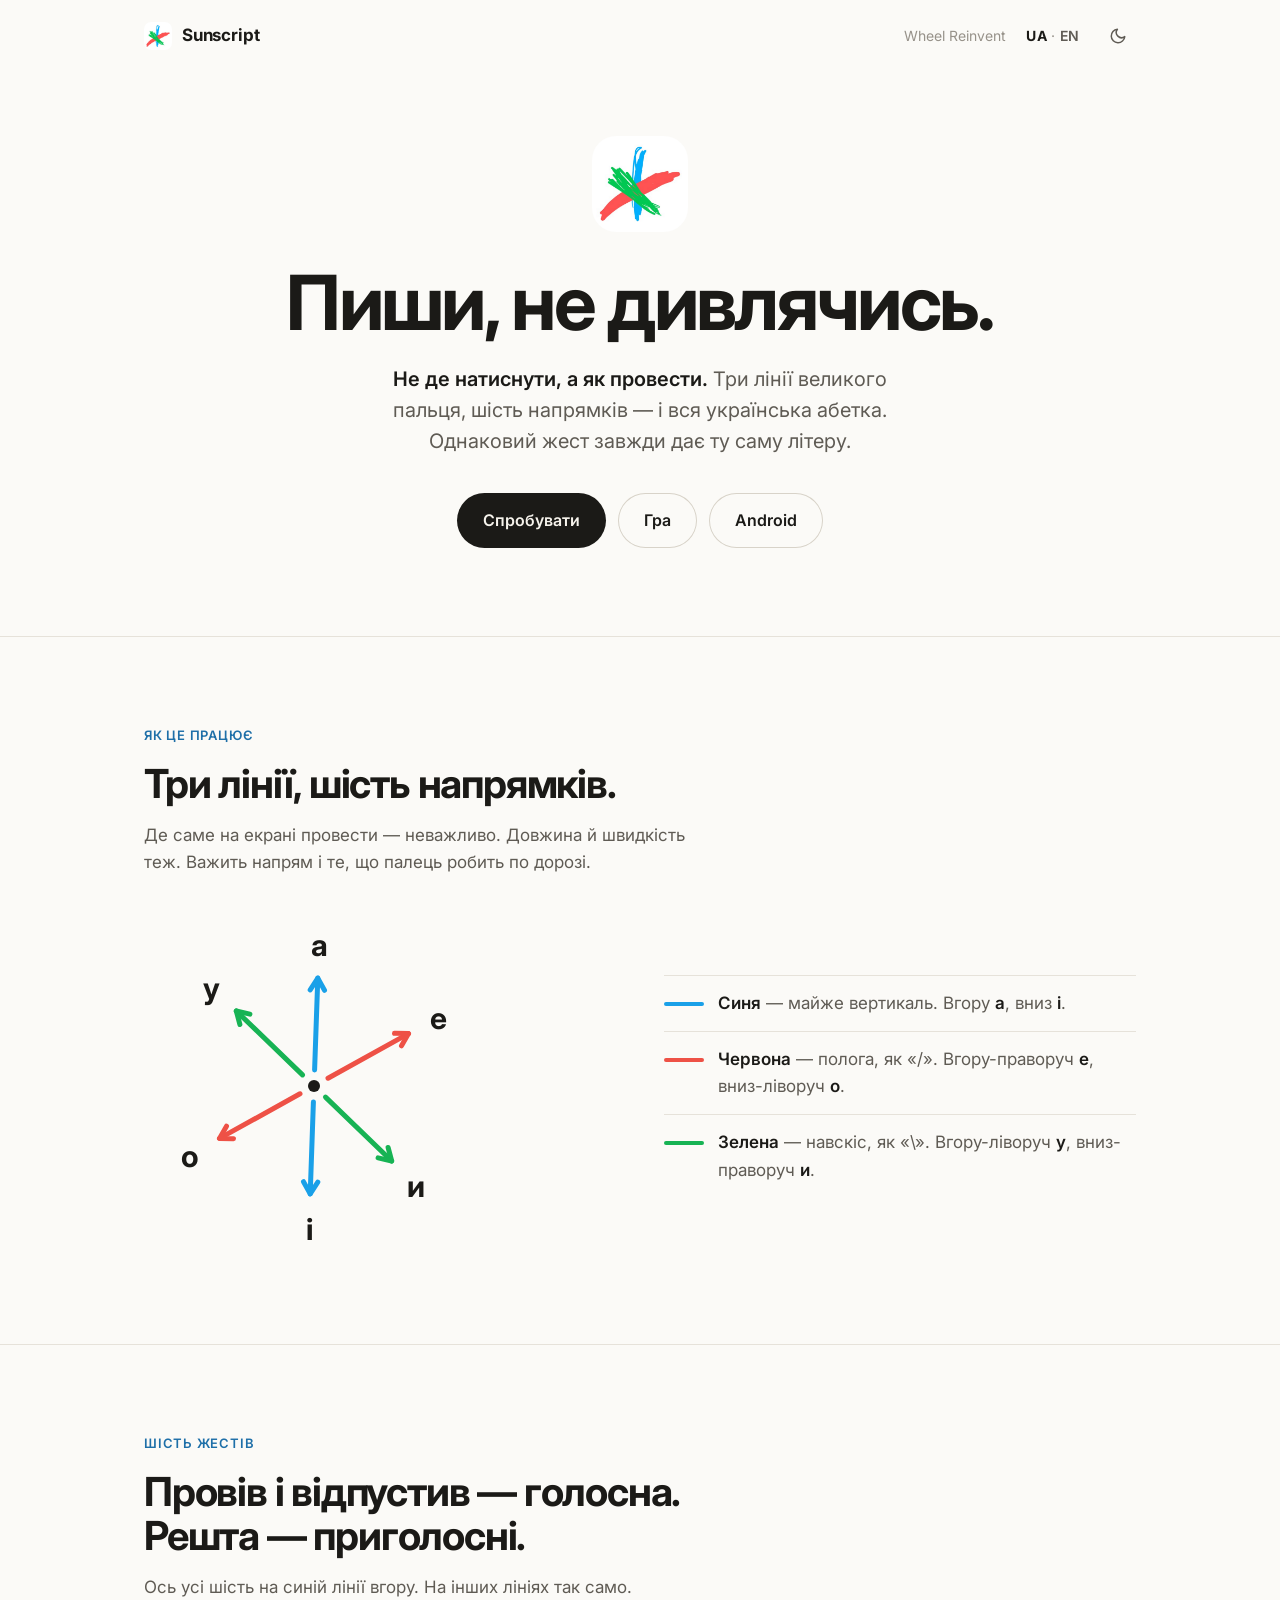
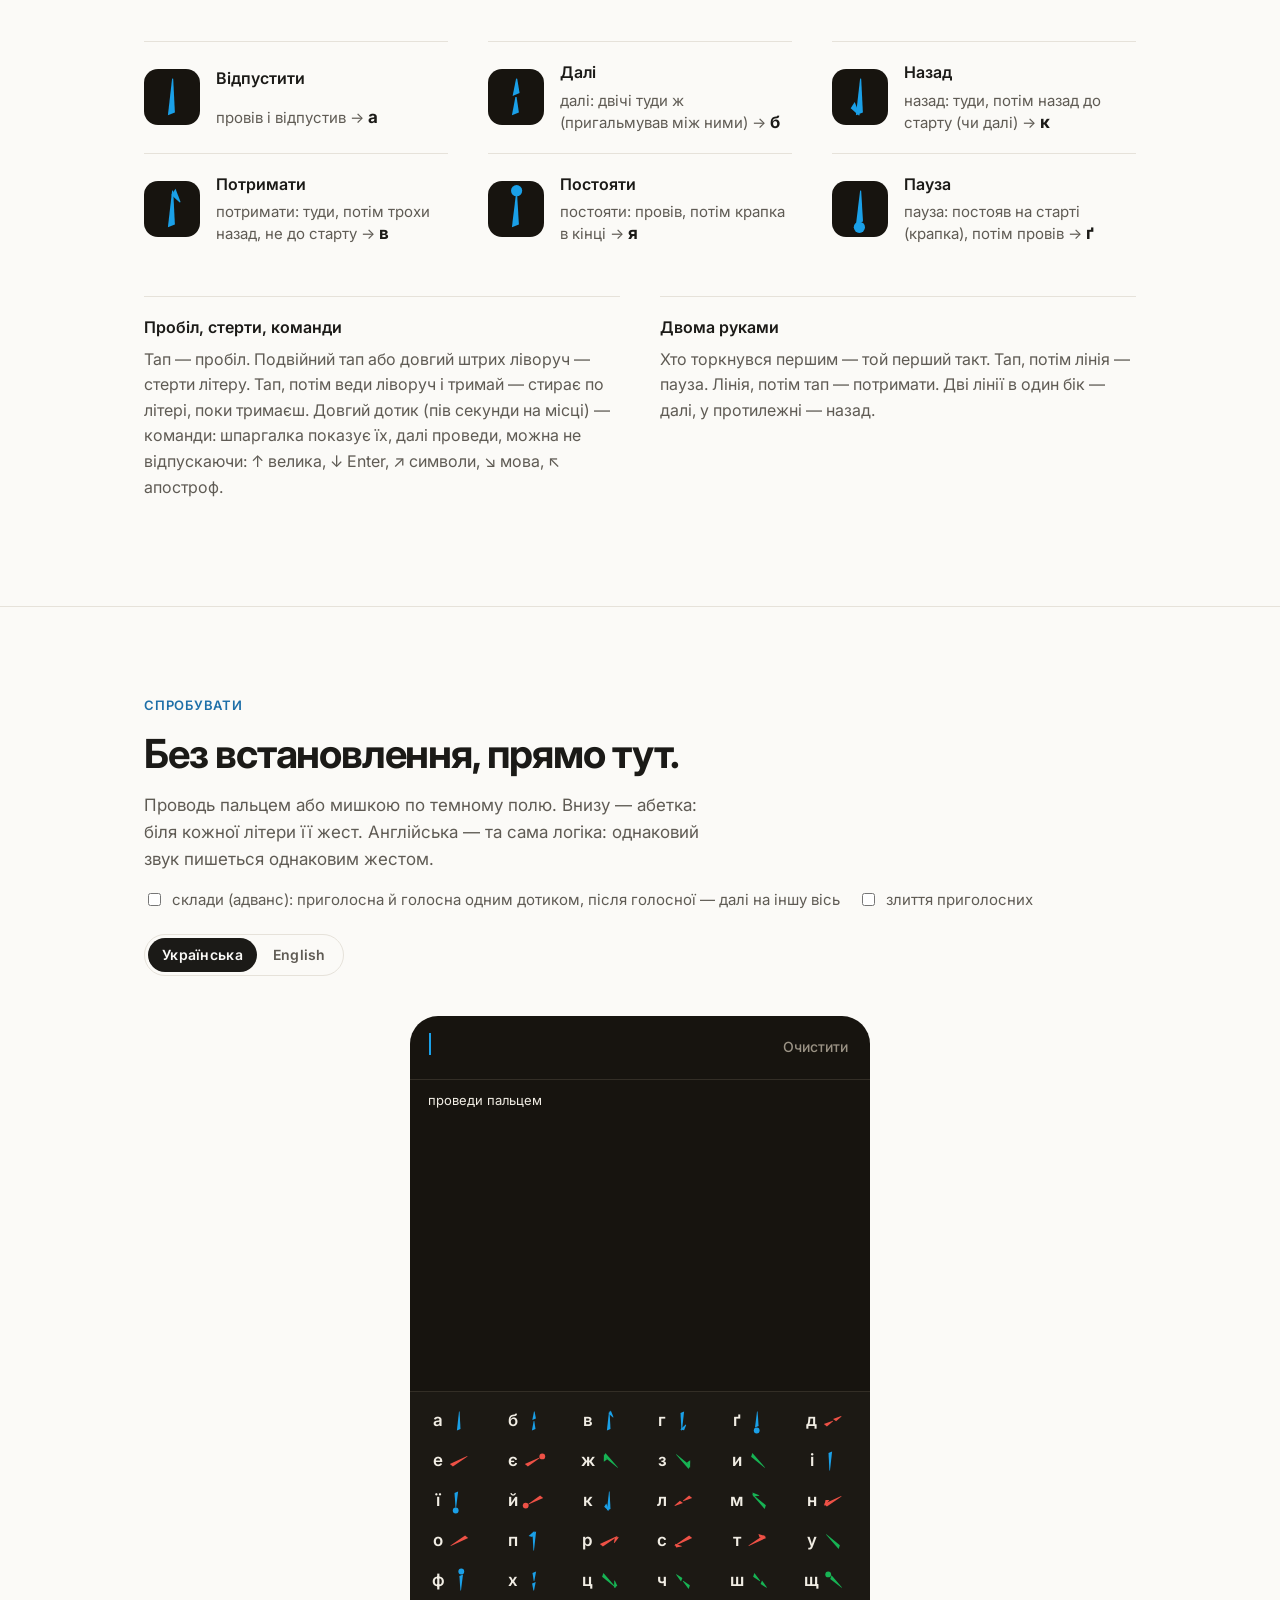
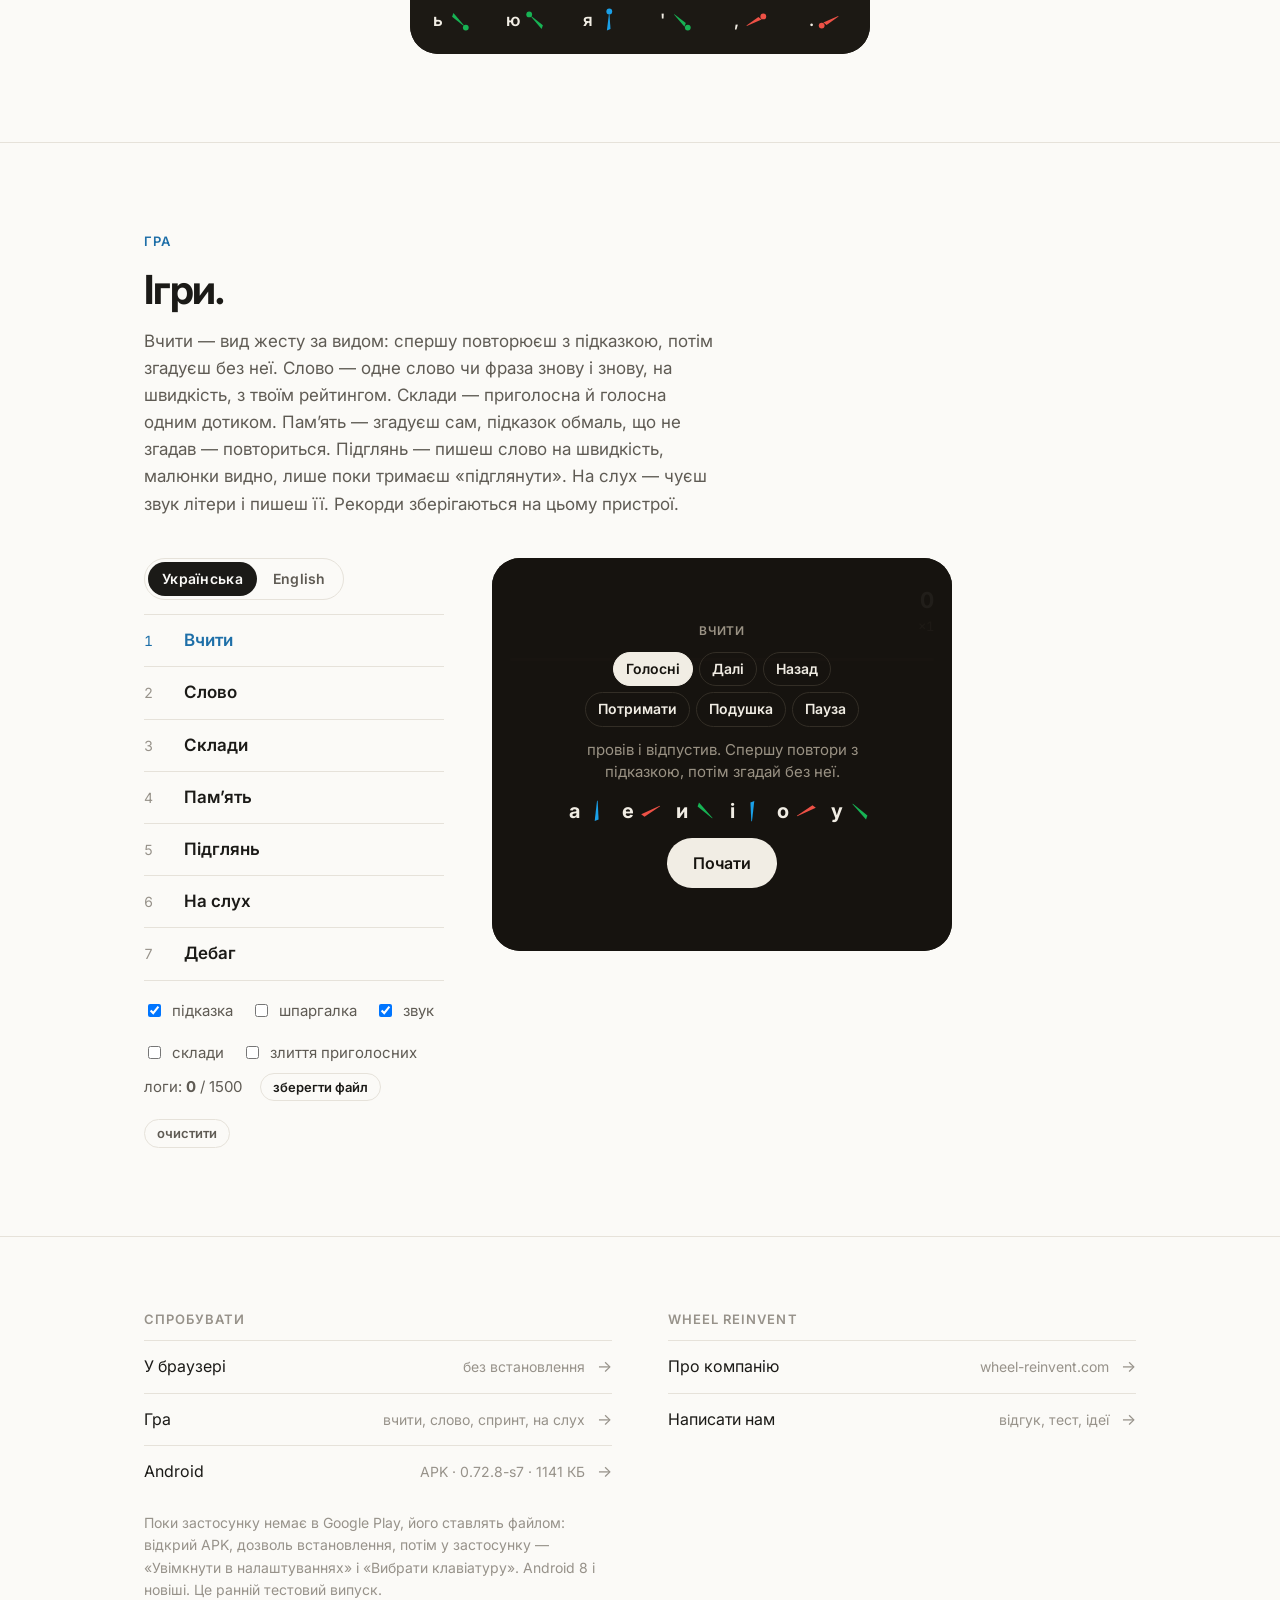
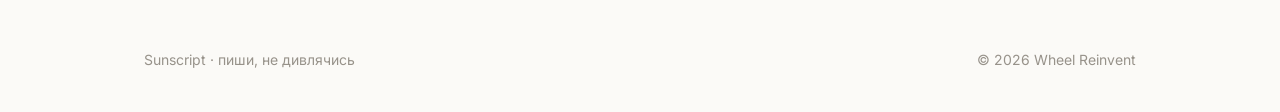
==== sunscript/index.html @ d39c7604 "Sunscript 0.72.8: слово двома руками, поточна літера під пальцем; APK 0.72.8 Co-Authored-By: Claude " ====
<!doctype html>
<html lang="uk">
<head>
<meta charset="utf-8">
<meta name="viewport" content="width=device-width, initial-scale=1, viewport-fit=cover">
<title>Sunscript</title>
<meta name="description" content="Sunscript — клавіатура для письма наосліп: літери пишуться простими жестами по трьох осях великого пальця. Спробуй у браузері, потренуйся в грі, встанови на Android.">
<link rel="canonical" href="https://wheel-reinvent.com/sunscript/">
<link rel="alternate" hreflang="uk" href="https://wheel-reinvent.com/sunscript/">
<link rel="alternate" hreflang="en" href="https://wheel-reinvent.com/sunscript/en/">
<meta property="og:title" content="Sunscript — пиши, не дивлячись">
<meta property="og:description" content="Не де натиснути, а як провести. Спробуй клавіатуру в браузері й потренуйся в грі.">
<meta property="og:url" content="https://wheel-reinvent.com/sunscript/">
<meta property="og:image" content="https://wheel-reinvent.com/sunscript/logo.jpg">
<meta name="theme-color" content="#FBFAF7">
<link rel="icon" href="/sunscript/logo.jpg" type="image/jpeg">
<script>try{if(localStorage.getItem('theme')==='dark')document.documentElement.dataset.theme='dark'}catch(e){}</script>
<style>:root{padding-top:env(safe-area-inset-top,0px);padding-bottom:env(safe-area-inset-bottom,0px)} body{margin:0} img{max-width:100%} [hidden]{display:none!important}</style>
<link rel="preconnect" href="https://fonts.googleapis.com">
<link rel="stylesheet" href="https://fonts.googleapis.com/css2?family=Inter:wght@400;600;700&display=swap">
<style>
/* Sunscript — сторінка в родині Wheel Reinvent і DzenQ: папір і чорнило, Inter, один акцент.
   Кольори трьох осей (з малюнка автора) — лише там, де вони щось означають: у жестах. */
:root{
  --bg:#FBFAF7; --ink:#1B1A17; --ink-2:#5F5B54; --ink-3:#97928A; --line:#E6E2DA; --ghost:#D8D3C9;
  --accent:#1E6FA8; --btn:#1B1A17; --btn-ink:#F6F3EC;
  --pad:#17140F; --padInk:#F1EDE4; --padMuted:#9A9284; --padLine:#332E26; --panel:#1C1914;
  --axB:#1AA0E8; --axR:#EE5146; --axG:#17B354; --good:#17B354; --bad:#EE5146; --gold:#E3A548;
  --sans:Inter, system-ui, -apple-system, "Segoe UI", Roboto, sans-serif;
  color-scheme:light;
}
:root[data-theme="dark"]{ --bg:#121315; --ink:#ECE8DF; --ink-2:#A9A69E; --ink-3:#7E7C76; --line:#2B2C2F; --ghost:#3A3B3F; --accent:#7FB8E0; --btn:#ECE8DF; --btn-ink:#121315; color-scheme:dark }
*,*::before,*::after{box-sizing:border-box}
html{scroll-behavior:smooth;-webkit-text-size-adjust:100%}
body{background:var(--bg);color:var(--ink);font-family:var(--sans);font-size:17px;line-height:1.6;overflow-x:hidden;transition:background .3s,color .3s}
p,h1,h2,h3{margin:0}
a{color:inherit}
.wrap{max-width:1040px;margin:0 auto;padding-left:max(24px, env(safe-area-inset-left, 0px));padding-right:max(24px, env(safe-area-inset-right, 0px))}
@media (max-width:600px){ .wrap{padding-left:max(20px, env(safe-area-inset-left, 0px));padding-right:max(20px, env(safe-area-inset-right, 0px))} }

/* Шапка */
.nav .wrap{display:flex;align-items:center;gap:16px;height:72px}
.brand{display:flex;align-items:center;gap:10px;text-decoration:none;font-weight:700;letter-spacing:-.01em;font-size:17px;margin-right:auto}
.brand img{width:28px;height:28px;border-radius:7px}
.by{font-size:14px;color:var(--ink-3);text-decoration:none}
.by:hover{color:var(--ink)}
.lng{font-size:14px;font-weight:600;color:var(--ink-2);text-decoration:none;letter-spacing:.04em;padding:6px 4px}
.lng span{color:var(--ink-3);font-weight:400;margin:0 4px}.lng b{color:var(--ink)}
@media (hover:hover){ .lng:hover{color:var(--accent)} }
.theme{width:36px;height:36px;border-radius:50%;border:0;background:transparent;color:var(--ink-2);display:inline-flex;align-items:center;justify-content:center;cursor:pointer}
.theme svg{width:18px;height:18px}
.theme .sun{display:none}
:root[data-theme="dark"] .theme .sun{display:block}
:root[data-theme="dark"] .theme .moon{display:none}
@media (hover:hover){ .theme:hover{color:var(--ink);background:var(--line)} }

/* Перший екран */
.hero{padding:64px 0 88px;text-align:center}
.hero .mark{width:96px;height:96px;border-radius:24px;margin:0 auto 32px;display:block}
:root[data-theme="dark"] .hero .mark{box-shadow:0 0 0 1px var(--line)}
.hero h1{font-size:clamp(40px,6.4vw,76px);line-height:1.02;letter-spacing:-.035em;font-weight:700;text-wrap:balance}
.hero p{margin:22px auto 0;color:var(--ink-2);font-size:clamp(17px,1.7vw,20px);max-width:28em;line-height:1.55}
.hero p b{color:var(--ink);font-weight:600}
.btns{display:flex;gap:12px;flex-wrap:wrap;justify-content:center;margin-top:36px}
.btn{display:inline-flex;align-items:center;padding:15px 26px;border-radius:999px;background:var(--btn);color:var(--btn-ink);font-weight:600;text-decoration:none;font-size:16px;border:0;cursor:pointer;font-family:inherit;transition:transform .15s}
.btn:hover{transform:translateY(-1px)}
.btn.ghost{background:none;color:var(--ink);box-shadow:inset 0 0 0 1px var(--ghost)}
.btn:focus-visible,.lvl:focus-visible,.theme:focus-visible{outline:2px solid var(--accent);outline-offset:3px}

/* Розділи */
section.part{padding:88px 0;border-top:1px solid var(--line)}
.label{font-size:13px;font-weight:600;letter-spacing:.06em;text-transform:uppercase;color:var(--accent);margin-bottom:16px}
.part h2{font-size:clamp(28px,3.4vw,40px);line-height:1.1;letter-spacing:-.03em;font-weight:700;max-width:18em;text-wrap:balance}
.part .lead{margin-top:16px;color:var(--ink-2);max-width:34em}

.axes{display:grid;grid-template-columns:minmax(0,1fr) minmax(0,1fr);gap:48px;align-items:center;margin-top:40px}
.axes svg{width:100%;max-width:340px;justify-self:center;display:block}
.axes dl{margin:0;display:grid;gap:0}
.axes dl>div{display:grid;grid-template-columns:40px 1fr;gap:14px;padding:14px 0;border-top:1px solid var(--line)}
.axes dt{margin:0}.axes dd{margin:0;color:var(--ink-2)}.axes dd b{color:var(--ink);font-weight:600}
.sw{display:block;width:40px;height:4px;border-radius:2px;margin-top:12px}
@media (max-width:760px){ .axes{grid-template-columns:1fr;gap:24px} }

.kinds{display:grid;grid-template-columns:repeat(3,minmax(0,1fr));gap:0 40px;margin-top:40px}
.kind{display:grid;grid-template-columns:56px 1fr;gap:4px 16px;align-items:center;padding:18px 0;border-top:1px solid var(--line)}
.kind .g{grid-row:span 2;width:56px;height:56px;border-radius:14px;background:var(--pad);display:grid;place-items:center}
.kind h3{font-size:16px;font-weight:600}
.kind .ex{color:var(--ink-2);font-size:15px;line-height:1.4}
.kind .ex b{color:var(--ink);font-weight:700;font-size:17px}
@media (max-width:860px){ .kinds{grid-template-columns:repeat(2,minmax(0,1fr))} }
@media (max-width:540px){ .kinds{grid-template-columns:1fr} }
.pair{display:grid;grid-template-columns:1fr 1fr;gap:0 40px;margin-top:32px}
.pair>div{padding:18px 0;border-top:1px solid var(--line);min-width:0}
.pair h3{font-size:16px;font-weight:600;margin-bottom:6px}
.pair p{color:var(--ink-2);font-size:16px}
@media (max-width:700px){ .pair{grid-template-columns:1fr} }

/* Пристрій: темна площадка, як сама клавіатура */
.device{background:var(--pad);color:var(--padInk);border-radius:28px;overflow:hidden;margin:40px auto 0;max-width:460px}
.screen{padding:16px 18px;min-height:64px;border-bottom:1px solid var(--padLine);display:flex;gap:10px;align-items:flex-start}
.screen .txt{flex:1;min-width:0;font-size:20px;line-height:1.35;font-weight:500;word-break:break-word;white-space:pre-wrap}
.screen .txt::after{content:'';display:inline-block;width:2px;height:1.1em;background:var(--axB);vertical-align:-3px;margin-left:1px;animation:blink 1s steps(1) infinite}
@keyframes blink{50%{opacity:0}}
.screen .sbtn{flex:none;border:0;background:transparent;color:var(--padMuted);font:500 14px var(--sans);padding:6px 4px;cursor:pointer}
.screen .sbtn:hover{color:var(--padInk)}
.status{display:flex;justify-content:space-between;gap:8px;padding:10px 18px 0;font-size:13px;color:var(--padMuted);min-height:30px}
.status .res{color:var(--padInk)}
.status .svc{color:var(--gold)}
.padzone{position:relative;touch-action:none;user-select:none;-webkit-user-select:none}
.padzone canvas{display:block;width:100%;height:100%}
.sandbox .padzone{height:280px}
.cheat{display:grid;grid-template-columns:repeat(6,minmax(0,1fr));gap:2px 0;padding:10px 6px 14px;background:var(--panel);border-top:1px solid var(--padLine)}
.cheat .c{cursor:pointer;border-radius:10px;-webkit-tap-highlight-color:transparent}
.cheat .c:active{background:rgba(255,255,255,.1)}
.cheat .c{display:flex;align-items:center;justify-content:center;gap:2px;height:38px;font-weight:600;font-size:17px;color:var(--padInk)}
.cheat.cmds{grid-template-columns:1fr 1fr}
.cheat.chains{display:flex;flex-wrap:wrap;justify-content:center;gap:6px 14px}
.cheat .c.chainc{height:auto;padding:4px 8px;gap:8px}
.cheat .c.wsc{flex-direction:column;height:auto;gap:4px;padding:6px 4px;min-width:58px;border:1px solid var(--padLine);border-radius:12px}
.cheat .c.wsc .q{display:grid;place-items:center;width:52px;height:52px;font:800 28px var(--sans);color:var(--padMuted)}
.cheat .cmdh{grid-column:1/-1;text-align:center;color:var(--gold);font-weight:600;font-size:14px;padding:4px 0 6px}
.cheat .c.cmd{justify-content:flex-start;gap:10px;padding-left:18px;font-size:16px}
.cheat .c.hit{background:rgba(255,255,255,.07);border-radius:10px}

/* Гра */
.game-grid{display:grid;grid-template-columns:minmax(0,300px) minmax(0,1fr);gap:48px;align-items:start;margin-top:40px}
.game-grid .device{margin:0}
@media (max-width:860px){ .game-grid{grid-template-columns:1fr;gap:28px} .game-grid .device{margin:0 auto;width:100%} }
.levels{display:grid;margin:0}
.lvl{appearance:none;border:0;border-top:1px solid var(--line);background:none;color:var(--ink);font:inherit;text-align:left;display:grid;grid-template-columns:28px 1fr auto;gap:2px 12px;align-items:baseline;padding:12px 0;cursor:pointer}
.lvl:last-child{border-bottom:1px solid var(--line)}
.lvl .n{color:var(--ink-3);font-size:14px;font-variant-numeric:tabular-nums}
.lvl b{font-weight:600}
.lvl .stars{color:var(--gold);letter-spacing:2px;font-size:14px;min-width:3.6em;text-align:right}
.lvl .rec{grid-column:2 / 4;color:var(--ink-3);font-size:13px;font-variant-numeric:tabular-nums}
.lvl[aria-pressed="true"] b{color:var(--accent)}
.lvl[aria-pressed="true"] .n{color:var(--accent)}
.lvl:disabled{cursor:not-allowed;color:var(--ink-3)}
@media (hover:hover){ .lvl:not(:disabled):hover b{color:var(--accent)} }
.game .stage{display:grid;grid-template-columns:auto 1fr auto;align-items:center;gap:14px;padding:18px 18px 6px}
.game .word{font-weight:700;font-size:clamp(34px,7vw,48px);line-height:1;letter-spacing:.01em;text-align:center;min-width:0;word-break:break-word}
.game .word span{color:var(--padMuted)}
.game .word span.done{color:var(--good)}
.game .word span.cur{color:var(--padInk);text-decoration:underline;text-decoration-thickness:3px;text-underline-offset:8px}
.game .word.long{font-size:clamp(22px,4.6vw,30px);line-height:1.35}
.game .word span.cut{color:var(--padMuted);opacity:.55;font-weight:300;margin:0 .06em}
.game .word span.sp{opacity:.45;font-weight:400}
.game .word .wsrow{display:flex;flex-wrap:wrap;justify-content:center;gap:6px}
.game .word .wst{display:flex;flex-direction:column;align-items:center;gap:2px;padding:4px 2px;min-width:44px;border:1px solid var(--padLine);border-radius:10px;font-size:20px;line-height:1.1}
.game .word .wst b{color:var(--padInk);font-weight:700}
.game .word .wst.hit{background:rgba(255,255,255,.07)} .game .word .wst.hit b{color:var(--good)}
.game .word .wst.cur{border-color:var(--padInk)}
.game .word .wst .q{display:grid;place-items:center;width:40px;height:40px;font:800 24px var(--sans);color:var(--padMuted)}
.game .word .wst .pk{position:relative;width:40px;height:40px}
.game .word .wst .pk>*{position:absolute;inset:0}
.game .word .wst .pk .pic{opacity:0;transition:opacity 1s ease-in}
.game .word .wst .pk .q{opacity:1;transition:opacity 1s ease-in}
.game .word .wsrow.peek .wst .pk .pic,.game .word .wst.hit .pk .pic{opacity:1;transition:none}
.game .word .wsrow.peek .wst .pk .q,.game .word .wst.hit .pk .q{opacity:0;transition:none}
.game .hint.peekbtn{cursor:pointer;touch-action:none;user-select:none;-webkit-user-select:none;border:1px solid var(--padLine)}
.game .hint.peekbtn.on{background:#2a251d}
.game .hint.wide{width:auto;min-width:68px;padding:0 6px}
.game .hint{width:68px;height:68px;border-radius:16px;background:#0F0D0A;display:grid;place-items:center;transition:opacity .2s}
.game .score{font-size:13px;line-height:1.5;color:var(--padMuted);text-align:right;font-variant-numeric:tabular-nums}
.game .score b{font-size:22px;color:var(--padInk)}
.game .bar{height:3px;background:var(--padLine);margin:8px 18px 0;border-radius:2px;overflow:hidden}
.game .bar i{display:block;height:100%;width:0;background:var(--axB);transition:width .25s}
.game .padzone{height:260px}
.game .fb{position:absolute;left:0;right:0;top:12px;text-align:center;font-weight:700;font-size:18px;pointer-events:none;opacity:0;transition:opacity .25s}
.game .fb.show{opacity:1}
.shake{animation:shake .32s}
@keyframes shake{20%{transform:translateX(-8px)}40%{transform:translateX(7px)}60%{transform:translateX(-5px)}80%{transform:translateX(3px)}}
.over{position:absolute;inset:0;background:rgba(23,20,15,.95);display:grid;place-items:center;text-align:center;padding:24px;overflow-y:auto;place-items:safe center}
.over[hidden]{display:none}
.over .card{display:grid;gap:12px;justify-items:center;max-width:320px}
.over .card input{font:inherit;font-size:17px;width:100%;box-sizing:border-box;padding:12px 16px;border-radius:12px;border:1px solid var(--padLine);background:transparent;color:var(--padInk);text-align:center}
.chips{gap:6px!important;flex-wrap:wrap;justify-content:center}
.nextw.chip{color:var(--padInk);border-color:var(--padLine);font-size:14px;padding:5px 12px}
.nextw.chip.on{background:var(--padInk);color:var(--pad);border-color:var(--padInk)}
.nextw{font:inherit;font-size:13px;font-weight:600;color:var(--padInk);background:none;border:1px solid var(--padLine);border-radius:999px;padding:3px 12px;cursor:pointer}
.reps{display:flex;gap:6px;flex-wrap:wrap;justify-content:center;padding:6px 18px 0;font-size:13px;color:var(--padMuted);min-height:22px}
.reps .wsbig{width:100%;text-align:center;font:800 48px/1.1 var(--sans);color:var(--padInk);font-variant-numeric:tabular-nums}
.reps .wsbig.ok{color:var(--good)} .reps .wsbig.bad{color:var(--bad)} .reps .wsbig.rec{color:var(--gold)}
.reps .wstop{width:100%;display:flex;justify-content:center;gap:14px;flex-wrap:wrap;font-size:15px;font-variant-numeric:tabular-nums}
.reps .wstop b{color:var(--gold)}
.reps .wsbl{width:100%;text-align:center;font-size:15px;color:var(--padMuted)}
.reps .wsbase{width:100%;display:flex;flex-direction:column;gap:8px;align-items:center;font-size:15px;color:var(--padInk);text-align:center}
.reps .wsbase input{width:100%;max-width:320px;font:600 22px var(--sans);padding:10px 14px;border-radius:12px;border:1px solid var(--padLine);background:#0F0D0A;color:var(--padInk);text-align:center}
.reps .wsrecl{width:100%;text-align:center;font:800 20px var(--sans);color:var(--gold);letter-spacing:.04em}
.reps b{color:var(--good);font-weight:600}
.over .eyebrow{font-size:12px;font-weight:600;letter-spacing:.08em;text-transform:uppercase;color:var(--padMuted)}
.over h3{font-size:24px;letter-spacing:-.02em}
.over .big{font-size:36px;color:var(--gold);letter-spacing:6px}
.over p{color:var(--padMuted);font-size:15px;line-height:1.5}
.over .row{display:flex;gap:10px;flex-wrap:wrap;justify-content:center}
.over .btn{background:var(--padInk);color:var(--pad)}
.over .btn.ghost{background:none;color:var(--padInk);box-shadow:inset 0 0 0 1px #4A4438}
.gamebox{position:relative}
.opts{display:flex;gap:18px;flex-wrap:wrap;margin-top:18px;color:var(--ink-2);font-size:15px}
.opts label{display:flex;gap:8px;align-items:center;cursor:pointer}
.seg{display:inline-flex;gap:2px;padding:3px;border:1px solid var(--line);border-radius:999px;margin-top:22px}
.seg button{font:inherit;font-size:14px;font-weight:600;letter-spacing:.02em;border:0;background:transparent;color:var(--ink-2);padding:6px 14px;border-radius:999px;cursor:pointer}
.seg button[aria-pressed="true"]{background:var(--ink);color:var(--bg)}
.game-grid .seg{margin-top:0;margin-bottom:14px}
@media (prefers-reduced-motion:reduce){ html{scroll-behavior:auto} .shake{animation:none} .screen .txt::after{animation:none} .btn{transition:none} }

/* Унизу, тихо: посилання */
.more{border-top:1px solid var(--line);padding:72px 0 40px}
.more .cols{display:grid;grid-template-columns:1fr 1fr;gap:0 56px}
.more h3{font-size:13px;font-weight:600;letter-spacing:.08em;text-transform:uppercase;color:var(--ink-3);padding-bottom:10px}
.more ul{list-style:none;margin:0;padding:0}
.more li a{display:flex;align-items:baseline;gap:12px;padding:13px 0;border-top:1px solid var(--line);text-decoration:none;font-size:16px}
.more li a span{margin-left:auto;color:var(--ink-3);font-size:14px;text-align:right}
.more li a::after{content:"→";color:var(--ink-3)}
@media (hover:hover){ .more li a:hover,.more li a:hover::after{color:var(--accent)} }
.more .fine{margin-top:14px;color:var(--ink-3);font-size:14px;max-width:34em}
.foot{margin-top:48px;display:flex;justify-content:space-between;gap:16px;flex-wrap:wrap;font-size:14px;color:var(--ink-3)}
.foot a{text-decoration:none}.foot a:hover{color:var(--ink)}
@media (max-width:720px){ .more .cols{grid-template-columns:1fr;gap:36px} }
</style>

</head>
<body>
<header class="nav"><div class="wrap">
  <a class="brand" href="#top"><img src="/sunscript/logo.jpg" alt="">Sunscript</a>
  <a class="by" href="/uk/">Wheel Reinvent</a>
  <a class="lng" href="/sunscript/en/" hreflang="en" lang="en"><b>UA</b><span>·</span>EN</a>
  <button class="theme" type="button" aria-label="Темна тема" title="Темна тема"><svg class="moon" viewBox="0 0 24 24" fill="none" stroke="currentColor" stroke-width="2" stroke-linecap="round" stroke-linejoin="round" aria-hidden="true"><path d="M21 12.8A9 9 0 1 1 11.2 3a7 7 0 0 0 9.8 9.8z"/></svg><svg class="sun" viewBox="0 0 24 24" fill="none" stroke="currentColor" stroke-width="2" stroke-linecap="round" aria-hidden="true"><circle cx="12" cy="12" r="4"/><path d="M12 2v2M12 20v2M4.9 4.9l1.4 1.4M17.7 17.7l1.4 1.4M2 12h2M20 12h2M4.9 19.1l1.4-1.4M17.7 6.3l1.4-1.4"/></svg></button>
</div></header>

<main id="top">
  <section class="hero"><div class="wrap">
    <img class="mark" src="/sunscript/logo.jpg" alt="Три лінії, які великий палець малює найлегше">
    <h1>Пиши, не дивлячись.</h1>
    <p><b>Не де натиснути, а як провести.</b> Три лінії великого пальця, шість напрямків — і вся українська абетка. Однаковий жест завжди дає ту саму літеру.</p>
    <div class="btns"><a class="btn" href="#try">Спробувати</a><a class="btn ghost" href="#game">Гра</a><a class="btn ghost" href="/sunscript/sunscript.apk">Android</a></div>
  </div></section>

  <section class="part" id="how"><div class="wrap">
    <div class="label">Як це працює</div>
    <h2>Три лінії, шість напрямків.</h2>
    <p class="lead">Де саме на екрані провести — неважливо. Довжина й швидкість теж. Важить напрям і те, що палець робить по дорозі.</p>
    <div class="axes">
      <div id="starSvg"></div>
      <dl>
        <div><dt><span class="sw" style="background:var(--axB)"></span></dt><dd><b>Синя</b> — майже вертикаль. Вгору <b>а</b>, вниз <b>і</b>.</dd></div>
        <div><dt><span class="sw" style="background:var(--axR)"></span></dt><dd><b>Червона</b> — полога, як «/». Вгору-праворуч <b>е</b>, вниз-ліворуч <b>о</b>.</dd></div>
        <div><dt><span class="sw" style="background:var(--axG)"></span></dt><dd><b>Зелена</b> — навскіс, як «\». Вгору-ліворуч <b>у</b>, вниз-праворуч <b>и</b>.</dd></div>
      </dl>
    </div>
  </div></section>

  <section class="part"><div class="wrap">
    <div class="label">Шість жестів</div>
    <h2>Провів і відпустив — голосна. Решта — приголосні.</h2>
    <p class="lead">Ось усі шість на синій лінії вгору. На інших лініях так само.</p>
    <div class="kinds" id="kinds"></div>
    <div class="pair">
      <div><h3>Пробіл, стерти, команди</h3><p>Тап — пробіл. Подвійний тап або довгий штрих ліворуч — стерти літеру. Тап, потім веди ліворуч і тримай — стирає по літері, поки тримаєш. Довгий дотик (пів секунди на місці) — команди: шпаргалка показує їх, далі проведи, можна не відпускаючи: ↑ велика, ↓ Enter, ↗ символи, ↘ мова, ↖ апостроф.</p></div>
      <div><h3>Двома руками</h3><p>Хто торкнувся першим — той перший такт. Тап, потім лінія — пауза. Лінія, потім тап — потримати. Дві лінії в один бік — далі, у протилежні — назад.</p></div>
    </div>
  </div></section>

  <section class="part" id="try"><div class="wrap">
    <div class="label">Спробувати</div>
    <h2>Без встановлення, прямо тут.</h2>
    <p class="lead">Проводь пальцем або мишкою по темному полю. Внизу — абетка: біля кожної літери її жест. Англійська — та сама логіка: однаковий звук пишеться однаковим жестом.</p>
    <div class="opts" style="margin-top:14px"><label title="приголосна й голосна одним дотиком"><input type="checkbox" class="optChain"> склади (адванс): приголосна й голосна одним дотиком, після голосної — далі на іншу вісь</label><label title="дві приголосні поспіль одним дотиком"><input type="checkbox" class="optClust"> злиття приголосних</label></div>
    <div class="seg kbsw" role="group" aria-label="Мова клавіатури"><button type="button" data-kb="uk">Українська</button><button type="button" data-kb="en">English</button></div>
    <div class="device sandbox">
      <div class="screen"><div class="txt" id="sbText"></div><button class="sbtn" type="button" id="sbClear">Очистити</button></div>
      <div class="status"><span class="res" id="sbRes">проведи пальцем</span><span class="svc" id="sbSvc"></span></div>
      <div class="padzone" id="sbPad"><canvas></canvas></div>
      <div class="cheat" id="sbCheat"></div>
    </div>
  </div></section>

  <section class="part" id="game"><div class="wrap">
    <div class="label">Гра</div>
    <h2>Ігри.</h2>
    <p class="lead">Вчити — вид жесту за видом: спершу повторюєш з підказкою, потім згадуєш без неї. Слово — одне слово чи фраза знову і знову, на швидкість, з твоїм рейтингом. Склади — приголосна й голосна одним дотиком. Пам’ять — згадуєш сам, підказок обмаль, що не згадав — повториться. Підглянь — пишеш слово на швидкість, малюнки видно, лише поки тримаєш «підглянути». На слух — чуєш звук літери і пишеш її. Рекорди зберігаються на цьому пристрої.</p>
    <div class="game-grid">
      <div>
        <div class="seg kbsw" role="group" aria-label="Мова гри"><button type="button" data-kb="uk">Українська</button><button type="button" data-kb="en">English</button></div>
        <div class="levels" id="levels"></div>
        <div class="opts"><label><input type="checkbox" id="optHint" checked> підказка</label><label><input type="checkbox" id="optCheat"> шпаргалка</label><label><input type="checkbox" id="optSound"> звук</label><label title="приголосна й голосна одним дотиком"><input type="checkbox" class="optChain"> склади</label><label title="дві приголосні поспіль одним дотиком"><input type="checkbox" class="optClust"> злиття приголосних</label></div>
      </div>
      <div>
        <div class="device game gamebox" id="gameBox">
          <div class="stage">
            <div class="hint" id="gHint" aria-label="підказка"></div>
            <div class="word" id="gWord" aria-live="polite"></div>
            <div class="score"><b id="gScore">0</b><br><span id="gCombo">×1</span></div>
          </div>
          <div class="bar"><i id="gBar"></i></div>
          <div class="status"><span class="res" id="gRes">&nbsp;</span><span id="gCount"></span></div>
          <div class="reps" id="gReps" hidden></div>
          <div class="padzone" id="gPad"><canvas></canvas><div class="fb" id="gFb"></div></div>
          <div class="over" id="gOver"><div class="card" id="gOverCard"></div></div>
        </div>
        <div class="device" id="gCheatWrap" hidden style="margin-top:12px"><div class="cheat" id="gCheat"></div></div>
      </div>
    </div>
  </div></section>
</main>

<footer class="more" id="get"><div class="wrap">
  <div class="cols">
    <div>
      <h3>Спробувати</h3>
      <ul>
        <li><a href="#try">У браузері<span>без встановлення</span></a></li>
        <li><a href="#game">Гра<span>вчити, слово, спринт, на слух</span></a></li>
        <li><a href="/sunscript/sunscript.apk">Android<span>APK · 0.72.8-s7 · 1141 КБ</span></a></li>
      </ul>
      <p class="fine">Поки застосунку немає в Google Play, його ставлять файлом: відкрий APK, дозволь встановлення, потім у застосунку — «Увімкнути в налаштуваннях» і «Вибрати клавіатуру». Android 8 і новіші. Це ранній тестовий випуск.</p>
    </div>
    <div>
      <h3>Wheel Reinvent</h3>
      <ul>
        <li><a href="/uk/">Про компанію<span>wheel-reinvent.com</span></a></li>
        <li><a href="mailto:liubomyr.ivanitskyi@gmail.com?subject=Sunscript">Написати нам<span>відгук, тест, ідеї</span></a></li>
      </ul>
    </div>
  </div>
  <div class="foot"><span>Sunscript · пиши, не дивлячись</span><span>© 2026 Wheel Reinvent</span></div>
</div></footer>

<script>
try{ if(localStorage.getItem('theme')==='dark') document.documentElement.dataset.theme='dark'; }catch(e){}
document.querySelector('.theme').addEventListener('click',function(){
  var dark=document.documentElement.dataset.theme!=='dark';
  if(dark) document.documentElement.dataset.theme='dark'; else delete document.documentElement.dataset.theme;
  try{ localStorage.setItem('theme', dark?'dark':'light'); }catch(e){}
});
</script>
<script id="engine">
// ── Розпізнавач зірки (той самий, що в клавіатурі; паритет перевірено на записаних штрихах) ──
var CFG={axRed:29, axBlue:88, axGreen:136, axTol:25, dipPct:35, edgePct:12, endPct:100, starPause:65, padThr:100, delSwipe:160, delTol:12, backPct:12, dblMs:300, cmdHoldMs:300, cmdLongMs:500, repStartMs:250, repEveryMs:150};
var DIRS=['U','NE','SE','D','SW','NW'];
var OPP={U:'D',D:'U',NE:'SW',SW:'NE',NW:'SE',SE:'NW'};
var ARROW={U:'↑',NE:'↗',SE:'↘',D:'↓',SW:'↙',NW:'↖'};
function starAngles(){ var r=CFG.axRed,b=CFG.axBlue,g=CFG.axGreen; return {NE:r,SW:r+180,U:b,D:b+180,NW:g,SE:g+180}; }
function angOf(dx,dy){ var a=Math.atan2(-dy,dx)*180/Math.PI; return (a+360)%360; }
function angDist(a,b){ var d=Math.abs(a-b)%360; return d>180?360-d:d; }
function nearestDir(dx,dy){ var A=starAngles(), a=angOf(dx,dy), best=null, bd=999;
  DIRS.forEach(function(k){ var d=angDist(a,A[k]); if(d<bd){bd=d;best=k;} }); return {dir:best, off:bd, ang:a}; }
function starSegs(P){
  var steps=[], anc=0;
  for(var i=1;i<P.length;i++){ var dx=P[i].x-P[anc].x, dy=P[i].y-P[anc].y; if(Math.hypot(dx,dy)<16) continue; steps.push({d:nearestDir(dx,dy).dir,i0:anc,i1:i}); anc=i; }
  function runs(a){ var r=[]; a.forEach(function(x){ var l=r[r.length-1]; if(l&&l.d===x.d){ l.n+=x.n||1; l.i1=x.i1; } else r.push({d:x.d,n:x.n||1,i0:x.i0,i1:x.i1}); }); return r; }
  var r=runs(steps);
  if(r.length>1&&steps.length>=3){ var keep=r.filter(function(x){return x.n>1;}); if(keep.length) r=runs(keep); }
  var merged=[];
  r.forEach(function(x){ var l=merged[merged.length-1]; if(l&&x.d!==OPP[l.d]){ l.i1=x.i1; l.n+=x.n; } else merged.push({d:x.d,n:x.n,i0:x.i0,i1:x.i1}); });
  return merged.map(function(x){ var nd=nearestDir(P[x.i1].x-P[x.i0].x, P[x.i1].y-P[x.i0].y); return {d:nd.dir, off:nd.off, ang:nd.ang}; });
}
function analyze(P){
  var p0=P[0], pN=P[P.length-1], dist=Math.hypot(pN.x-p0.x,pN.y-p0.y);
  var cum=[0]; for(var q=1;q<P.length;q++) cum.push(cum[q-1]+Math.hypot(P[q].x-P[q-1].x,P[q].y-P[q-1].y));
  var path=cum[P.length-1], far=0; P.forEach(function(q){ far=Math.max(far,Math.hypot(q.x-p0.x,q.y-p0.y)); });
  var retPct= far>0?(far-dist)/far*100:0, dur=pN.t-p0.t;
  function lowIdx(t){ var lo=0; while(lo<P.length-1&&P[lo+1].t<=t) lo++; return lo; }
  function distAt(t){ var lo=lowIdx(t); if(lo>=P.length-1) return cum[P.length-1]; var a0=P[lo].t,a1=P[lo+1].t; return a1>a0? cum[lo]+(cum[lo+1]-cum[lo])*(t-a0)/(a1-a0) : cum[lo]; }
  function posAt(t){ var lo=lowIdx(t); if(lo>=P.length-1) return [pN.x,pN.y]; var a0=P[lo].t,a1=P[lo+1].t,f=a1>a0?(t-a0)/(a1-a0):0; return [P[lo].x+(P[lo+1].x-P[lo].x)*f, P[lo].y+(P[lo+1].y-P[lo].y)*f]; }
  var bins=[];
  for(var tt=p0.t; tt<pN.t; tt+=16){ var ta=Math.max(p0.t,tt-16), tb=Math.min(pN.t,tt+32), A=posAt(ta), B=posAt(tb); bins.push(Math.hypot(B[0]-A[0],B[1]-A[1])/Math.max(1,tb-ta)*1000); }
  var sm=bins.map(function(v,i){ var a=i>0?bins[i-1]:v, c=i<bins.length-1?bins[i+1]:v; return (a+v+c)/3; });
  var peak=sm.length?Math.max.apply(null,sm):0, thr=peak*CFG.dipPct/100, edge=peak*CFG.edgePct/100;
  var sIdx=sm.findIndex(function(v){return v>edge;}), eIdx=-1; for(var z=sm.length-1;z>=0;z--){ if(sm[z]>edge){eIdx=z;break;} }
  if(sIdx<0){ sIdx=0; eIdx=Math.max(0,sm.length-1); }
  // Старт: поки палець не вийшов з кола R від точки дотику — це ще стояння (палець, притискаючись, з'їжджає на кілька px).
  // Рух почався тоді, коли вийшов з кола, мінус час пройти R на піковій швидкості.
  var R=Math.max(16,0.15*far), tl=null; for(var q2=0;q2<P.length;q2++){ if(Math.hypot(P[q2].x-p0.x,P[q2].y-p0.y)>R){ tl=P[q2].t-p0.t; break; } }
  if(tl!==null && peak>0){ var sd2=tl-R/peak*1000; if(sd2>sIdx*16) sIdx=Math.min(Math.max(sIdx,Math.floor(sd2/16)),Math.max(sIdx,eIdx)); }
  var startDwell=Math.min(dur,sIdx*16), endDwell=Math.max(0,dur-(eIdx+1)*16), moveMs=Math.max(16,dur-startDwell-endDwell);
  var dips=[];
  if(sm.length){ var t0=p0.t+startDwell, t1=pN.t-endDwell, dTotal=Math.max(1,distAt(t1)-distAt(t0)), inDip=false, dStart=0;
    for(var i2=sIdx;i2<=eIdx;i2++){ var low=sm[i2]<thr; if(low&&!inDip){inDip=true;dStart=i2;}
      if((!low||i2===eIdx)&&inDip){ inDip=false; var before=distAt(p0.t+dStart*16)-distAt(t0), after=distAt(t1)-distAt(p0.t+i2*16);
        if(before>dTotal*0.2&&after>dTotal*0.2) dips.push(before/dTotal); } } }
  var wMax=0; P.forEach(function(q){ if(q.w>wMax) wMax=q.w; });
  return {dist:dist,path:path,dur:dur,startDwell:startDwell,startPct:startDwell/moveMs*100,endPct:endDwell/moveMs*100,retPct:retPct,dips:dips,wMax:wMax,star:starSegs(P)};
}
function isLeft(ang){ var A=starAngles(), dl=angDist(ang,180); return DIRS.every(function(k){ return dl<angDist(ang,A[k]); }); }
// Результат: 'tap' | '?' | {d, k}; k: '' відпустити, '>' далі, '<' назад, 'H' потримати, '*' подушкою, 'P' пауза
function classify(a){
  if(a.dist<12&&a.path<40) return 'tap';
  var segs=a.star; if(!segs.length) return 'tap';
  var f=segs[0];
  // Подушка — один такт і короткий перекат: напрям береться найближчий, навіть поза допуском осі (за логом автора: w, я).
  if(a.wMax>=CFG.padThr && f.off>CFG.axTol && a.startPct<CFG.starPause) return {d:f.d,k:'*'};
  if(f.off>CFG.axTol) return '?';
  if(a.startPct>=CFG.starPause) return {d:f.d,k:'P'};
  if(a.wMax>=CFG.padThr) return {d:f.d,k:'*'};
  var k='';
  if(segs.length>=2){ if(segs[1].d===OPP[f.d]) k='<'; else return '?'; }
  else if(a.retPct>=CFG.backPct) k='<';
  else if(a.dips.length>=1) k='>';
  else if(a.endPct>=CFG.endPct) k='H';
  return {d:f.d,k:k};
}
// ── Ланцюжки (адванс-режим): кілька літер одним дотиком ──
// Літера живе на одній осі й має не більше двох нот (такт). Різкий злам на іншу вісь — нова літера; на тій самій осі —
// жадібно: літера бере дві ноти, якщо може (↑↓↑↓ = п п). Стоп на зміні осі — подих, нічого не значить; «пауза» — лише
// першої літери дотику, «потримати» — лише останньої (посередині — відривай). Подушка — лише окремим дотиком.
// Якщо вийшла одна літера — береться звичайний розпізнавач, тож одиночні літери не міняються.
var CHAIN={on:false, turn:55, win:18, step:6, minSeg:12, stopMin:64, sameAxisHold:99, startPauseMin:100, endHoldMin:180, still:70, snapAmb:10}; // кути в градусах, відстані в px (dp), час у мс
try{ CHAIN.on=localStorage.getItem('sunscript-syl')==='1'; LEN.clusters=localStorage.getItem('sunscript-clusters')==='1'; }catch(e){}   // на сайті адванс-режим тепер — склади (sylParse)
// Рух трохи поза віссю, але явно ближчий до однієї осі, ніж до сусідньої (запас ≥ snapAmb°), — береться найближча вісь,
// а не ламає весь ланцюжок (лог автора 23.10: «ніч» ×3, «річк», «шко»).
function ambOf(a){ var A=starAngles(), ds=DIRS.map(function(k){ return angDist(a,A[k]); }).sort(function(x,y){return x-y;}); return ds[1]-ds[0]; }
// Ноти одного дотику: рухи {m,d,ms,len,off}, провали {dip} і стопи {s,ms,pos} — спільне для ланцюжків і складів.
// anyW — склади: дотик трохи ширший за поріг подушки ще можна (палець, що постояв на паузі, розпластується до ~100–105 —
// лог «фо» 23.10); справжні подушки здебільшого ширші за 110 і мають дрібні «хвостики», які інакше читалися б складом.
function touchNotes(P,anyW){
  if(P.length<4) return null;
  var p0=P[0], pN=P[P.length-1], dur=pN.t-p0.t; if(dur<=0) return null;
  var wMax=0; P.forEach(function(q){ if(q.w>wMax) wMax=q.w; }); if(wMax>=(anyW? CFG.padThr+SYL.wideOk : CFG.padThr)) return null;
  function lowIdx(t){ var lo=0; while(lo<P.length-1&&P[lo+1].t<=t) lo++; return lo; }
  function posAt(t){ var lo=lowIdx(t); if(lo>=P.length-1) return [pN.x,pN.y]; var a0=P[lo].t,a1=P[lo+1].t,f=a1>a0?(t-a0)/(a1-a0):0; return [P[lo].x+(P[lo+1].x-P[lo].x)*f, P[lo].y+(P[lo+1].y-P[lo].y)*f]; }
  var bins=[]; for(var tt=p0.t; tt<pN.t; tt+=16){ var ta=Math.max(p0.t,tt-16), tb=Math.min(pN.t,tt+32), A=posAt(ta), B=posAt(tb); bins.push(Math.hypot(B[0]-A[0],B[1]-A[1])/Math.max(1,tb-ta)*1000); }
  var sm=bins.map(function(v,i){ var a=i>0?bins[i-1]:v, c=i<bins.length-1?bins[i+1]:v; return (a+v+c)/3; });
  var peak=Math.max.apply(null,sm.concat([0])); if(peak<=0) return null;
  var lowThr=peak*CFG.dipPct/100;
  // відрізки часу: рух (high) і повільно (low)
  var runs=[]; sm.forEach(function(v,i){ var lo=v<lowThr, l=runs[runs.length-1]; if(l&&l.low===lo) l.i1=i; else runs.push({low:lo,i0:i,i1:i}); });
  // Повільний, але помітний рух — теж нота: усередині повільного відрізка ділимо на «стоїть» (< still) і «повзе»;
  // те, що проповзло ≥ minSeg, — рух (лог автора 23.10: друге ↑ у «б» — 20–25 px за 0,2–0,4 с, нижче порогу від швидкого «о»).
  var mr=[]; runs.forEach(function(r){ if(!r.low){ var lh=mr[mr.length-1]; if(lh&&!lh.low) lh.i1=r.i1; else mr.push({low:false,i0:r.i0,i1:r.i1}); return; }
    var sub=[]; for(var i=r.i0;i<=r.i1;i++){ var st=sm[i]<CHAIN.still, l=sub[sub.length-1]; if(l&&l.st===st) l.i1=i; else sub.push({st:st,i0:i,i1:i}); }
    sub.forEach(function(q){ var mv=false; if(!q.st){ var A=posAt(p0.t+q.i0*16), B=posAt(Math.min(pN.t,p0.t+(q.i1+1)*16)); mv=Math.hypot(B[0]-A[0],B[1]-A[1])>=CHAIN.minSeg; }
      var l=mr[mr.length-1], lo=!mv, add=q.st?(q.i1-q.i0+1)*16:0; if(l&&l.low===lo){ l.i1=q.i1; if(lo) l.still=(l.still||0)+add; } else mr.push({low:lo,i0:q.i0,i1:q.i1,still:lo?add:0}); }); });
  runs=mr;
  var toks=[]; // {m:true,d,ms,len} | {s:true,ms} | {dip:true}
  runs.forEach(function(r,ri){ var t0=p0.t+r.i0*16, t1=Math.min(pN.t,p0.t+(r.i1+1)*16), ms=t1-t0;
    if(r.low){ toks.push({low:true,ms:ms,still:r.still||0,first:ri===0,last:ri===runs.length-1}); return; }   // still — скільки палець справді стояв (< still дп/с)
    // рух: ділимо по різких зламах (крива дуга — один рух)
    var pts=P.filter(function(q){ return q.t>=t0-16&&q.t<=t1+16; }); if(pts.length<2) return;
    var rs=[pts[0]], acc=0; for(var i=1;i<pts.length;i++){ var a=rs[rs.length-1], b=pts[i], d=Math.hypot(b.x-a.x,b.y-a.y); if(d>=CHAIN.step){ rs.push(b); } }
    var k=Math.max(1,Math.round(CHAIN.win/CHAIN.step)), cuts=[];
    for(var j=k;j<rs.length-k;j++){ var a1=angOf(rs[j].x-rs[j-k].x, rs[j].y-rs[j-k].y), a2=angOf(rs[j+k].x-rs[j].x, rs[j+k].y-rs[j].y), tr=angDist(a1,a2);
      if(tr>=CHAIN.turn){ var c=cuts[cuts.length-1]; if(c&&j-c.j<=k){ if(tr>c.tr){ c.j=j; c.tr=tr; } } else cuts.push({j:j,tr:tr}); } }
    var idx=[0].concat(cuts.map(function(c){return c.j;})).concat([rs.length-1]);
    for(var u=0;u<idx.length-1;u++){ var A=rs[idx[u]], B=rs[idx[u+1]], len=Math.hypot(B.x-A.x,B.y-A.y); if(len<CHAIN.minSeg) continue;
      var nd=nearestDir(B.x-A.x,B.y-A.y), m={m:true,d:nd.dir,off:(nd.off>CFG.axTol&&ambOf(nd.ang)>=CHAIN.snapAmb?0:nd.off),ms:Math.max(16,B.t-A.t),len:len};
      var l=toks[toks.length-1]; if(l&&l.m&&l.d===m.d){ l.ms+=m.ms; l.len+=m.len; } else toks.push(m); } });
  // повільні відрізки між рухами: провал «далі» (той самий напрям) або стоп
  var notes=[]; toks.forEach(function(t,i){ if(!t.low){ notes.push(t); return; }
    var prev=null, next=null; for(var a=i-1;a>=0;a--) if(toks[a].m){ prev=toks[a]; break; } for(var b=i+1;b<toks.length;b++) if(toks[b].m){ next=toks[b]; break; }
    if(!prev&&next) notes.push({s:true,ms:t.ms,still:t.still,pos:'start'});
    else if(prev&&!next) notes.push({s:true,ms:t.ms,still:t.still,pos:'end'});
    else if(prev&&next){ if(prev.d===next.d && t.ms<prev.ms) notes.push({dip:true}); else if(t.ms>=CHAIN.stopMin) notes.push({s:true,ms:t.ms,still:t.still,pos:'mid'}); } });
  return notes;
}
function chainParse(P){
  var notes=touchNotes(P); if(!notes) return null;
  // зливаємо однакові рухи без провалу між ними
  var N=[]; notes.forEach(function(n){ var l=N[N.length-1]; if(n.m&&l&&l.m&&l.d===n.d){ l.ms+=n.ms; l.len+=n.len; } else N.push(n); });
  if(N.filter(function(n){return n.m;}).some(function(n){ return n.off>CFG.axTol; })) return null;
  // жадібний розбір у такти
  var out=[], i=0, pendingPause=false;
  while(i<N.length){ var n=N[i];
    if(n.s){ // стоп: на старті дотику (довший за дотик-«посадку») — пауза першої літери; посередині на зміні осі — це просто
      // подих між літерами (за логом автора 23.10: стоїть 100–250 мс між літерами), нічого не значить; у кінці — нижче.
      var nx=N[i+1]; if(nx&&nx.m && n.pos==='start' && n.ms>=CHAIN.startPauseMin && n.ms>=nx.ms*CFG.starPause/100) pendingPause=true; i++; continue; }
    if(n.dip){ i++; continue; }
    if(!n.m){ i++; continue; }
    var L={d:n.d,k:''};
    if(pendingPause){ out.push({d:n.d,k:'P'}); pendingPause=false; i++; continue; }
    var a=N[i+1], b=N[i+2];
    // Стоп на розвороті тією ж віссю — це ще та сама літера («назад»/«далі»), якщо він не надто довгий для «потримати».
    if(a&&a.s&&b&&b.m&&(b.d===OPP[n.d]||b.d===n.d) && a.ms<n.ms*CHAIN.sameAxisHold){ L.k= b.d===n.d?'>':'<'; i+=3; }
    else if(a&&a.dip&&b&&b.m&&b.d===n.d){ L.k='>'; i+=3; }
    else if(a&&a.m&&a.d===OPP[n.d]){ L.k='<'; i+=2; }
    else if(a&&a.s&&a.pos==='end'&&a.ms>=n.ms*CFG.endPct/100&&a.ms>=CHAIN.endHoldMin){ L.k='H'; i+=2; }   // «потримати» — лише в кінці дотику
    else i+=1;
    out.push(L); }
  return out.length?out:null;
}
// ── Склади (адванс-режим, ідея автора 23.10): приголосна й голосна одним дотиком ──
// Граєш ноти рівно: голосна — одна доля (провів), приголосна — дві (далі ♪♪, назад ♪♪, потримати ♪𝄾, пауза 𝄾♪).
// Три долі в дотику — це склад: перші дві — приголосна, остання — голосна. Та сама вісь дозволена: довгий рух
// розміром у дві долі — це дві ноти (т+о = ↗ ↙↙, д+о = ↗↗ ↙). Долю міряємо в самому дотику (середня тривалість ноти).
// Одна чи дві долі — звичайна літера, її розпізнає звичайний розпізнавач.
// Пороги підібрано на синтетичних рівних складах (±20%: ~95%) і реальних одиночних літерах (зайвий склад ~2,7%).
// Лог автора 23.10 (0.19.0): ноти він грає окремо, зі стопом між кожною (стоп 100–300 мс при нотах 70–200 мс) — тож стоп
// посередині дотику — це розділення нот, а не тиша-доля. Тиша-доля посередині («потримати» перед голосною) — лише коли без неї
// не складається (во = ↑ · ↙) або стоп довгий (≥ artMax долі); на старті — пауза, якщо стоп ≥ restMin долі.
var SYL={restMin:0.72, holdMin:0.85, slack:0.72, artMax:4, holdArt:2.3, holdArtOpp:1.4, restBias:0.15, offTol:30, maxCost:1.0, prefer:0.2, maxItems:7, wideOk:10, useStill:true, stillOpp:0.6, stillSame:1.2};
function sylItems(P){
  var notes=touchNotes(P,true); if(!notes) return null; var it=[], dip=false;   // подушка в склад не входить: два різні рухи — уже не подушка
  notes.forEach(function(n){ var l=it[it.length-1];
    if(n.m){ if(l&&l.mv&&l.d===n.d){ l.ms+=n.ms; l.len+=n.len; if(dip) l.minN++; } else it.push({mv:true,d:n.d,ms:n.ms,len:n.len,minN:1,off:n.off}); dip=false; }
    else if(n.dip){ dip=true; }
    else if(n.s){ it.push({rest:true,ms:n.ms,still:n.still||0,pos:n.pos}); dip=false; } });
  // замах на початку складу (↗ коротко, ↙ довго, …) = пауза першої приголосної: перший рух стає тишею на старті
  var mv0=it.filter(function(x){ return x.mv; }); if(mv0.length>=2 && zamahMoves(mv0) && it.indexOf(mv0[0])<=1){ var i0=it.indexOf(mv0[0]); it.splice(0,i0+1,{rest:true,ms:1e5,still:1e5,pos:'start'}); }
  if(it.some(function(x){ return x.mv&&x.off>SYL.offTol; })) return null;   // у складі — найближча вісь, трохи ширше за звичайний допуск (лог: «о» після «б» з'їжджає до ↓ на 26–29°)
  return it;
}
// Усі способи розкласти рухи й стопи на долі (рух — 1..3 долі, не менше, ніж провалів+1; стоп — 0 або 1), з ціною нерівності.
function sylFits(it,total){
  var res=[], n=new Array(it.length);
  (function go(i,sum){ if(sum>total) return;
    if(i===it.length){ if(sum!==total) return; var mb=0, mm=0; it.forEach(function(x,j){ if(x.mv){ mb+=n[j]; mm+=x.ms; } }); if(!mb) return;
      var b=mm/mb, cost=0, seq=[], ok=true;
      it.forEach(function(x,j){ var k=n[j];
        if(x.mv){ var e=(x.ms-k*b)/(k*b); cost+=e*e; for(var q=0;q<k;q++) seq.push(x.d); }
        // «Потримати» перед голосною в протилежний бік (ле, ві, га): автор грає вальсом «раз‑два‑три» — тиша ≈ нота; одиночне
        // «назад» (н, т, к) у нього має стоп на розвороті ≤ ~1,1 ноти — тож тут поріг нижчий (holdArtOpp), ніж для «далі».
        var hA=SYL.holdArt; if(!x.mv&&x.pos==='mid'){ var pv=it[j-1], nx=it[j+1]; if(pv&&nx&&pv.mv&&nx.mv&&nx.d===OPP[pv.d]) hA=SYL.holdArtOpp; }
        // Тиша посередині — за тим, скільки палець СПРАВДІ стояв (а не «повільніше за 35% піку»): у «назад» на розвороті
        // палець майже ніколи не стоїть (0 у ~90% випадків автора), у «потримати» стоїть від пів ноти (автор 23.10: «рух — нуль — рух»).
        var pv2=it[j-1], nx2=it[j+1], axisN= !x.mv && x.pos==='mid' && pv2&&nx2&&pv2.mv&&nx2.mv && (nx2.d===pv2.d||nx2.d===OPP[pv2.d]);   // лише коли сусіди на одній осі — інакше вирішує граматика
        if(axisN && SYL.useStill){ var same= nx2.d===pv2.d, thr=(same?SYL.stillSame:SYL.stillOpp)*b;
          if(k===1){ if(x.still<thr*0.5) ok=false; else if(x.still<thr) cost+=SYL.restBias; seq.push('R'); }
          else { if(x.still>=thr) cost+=2*SYL.restBias; if(x.ms>SYL.artMax*b){ var e5=(x.ms-SYL.artMax*b)/b; cost+=2*e5*e5; } }
          return; }
        if(x.mv){}
        else if(k===1){ if(x.ms<SYL.restMin*b) ok=false; else if(x.pos==='mid'&&x.ms<hA*b) cost+=SYL.restBias; else if(x.ms<SYL.holdMin*b){ var e2=(SYL.holdMin*b-x.ms)/b; cost+=4*e2*e2; } seq.push('R'); }
        else if(x.pos==='mid'){ if(x.ms>=hA*b) cost+=2*SYL.restBias; if(x.ms>SYL.artMax*b){ var e4=(x.ms-SYL.artMax*b)/b; cost+=2*e4*e4; } }   // довгий стоп (≥ holdArt долі) — скоріше «потримати» (лог 0.19.1: ві, га — 2,4–4 долі; розділення нот — до ~2)
        else if(x.ms>SYL.slack*b){ var e3=(x.ms-SYL.slack*b)/b; cost+=2*e3*e3; } });
      if(ok) res.push({seq:seq,cost:cost,b:b}); return; }
    var x=it[i]; if(x.mv){ for(var k=x.minN;k<=3;k++){ n[i]=k; go(i+1,sum+k); } } else { n[i]=0; go(i+1,sum); n[i]=1; go(i+1,sum+1); } })(0,0);
  return res;
}
function sylCons(a,b){ if(a==='R'&&b!=='R') return {d:b,k:'P'}; if(a==='R') return null; if(b==='R') return {d:a,k:'H'}; if(b===a) return {d:a,k:'>'}; if(b===OPP[a]) return {d:a,k:'<'}; return null; }
function sylParse(P,layer){
  if(LEN.on) return lenSyl(P);
  var it=sylItems(P); if(!it||it.length>SYL.maxItems) return null;
  if(it.filter(function(x){ return x.mv; }).length<2 && !it.some(function(x){ return x.rest&&x.pos==='mid'; })) return null;  // один рух — звичайна літера
  var L=LAY[layer||'uk'], best=null, single=Infinity, one=null, oneCost=Infinity, vowelCost=Infinity;
  function has(r){ var c=L[r.d].split(' ')[KINDS.indexOf(r.k)]; return c&&c!=='·'; }
  sylFits(it,3).forEach(function(f){ var s=f.seq; if(s[2]==='R') return; var c=sylCons(s[0],s[1]); if(!c||!has(c)) return;
    if(!best||f.cost<best.cost) best={cost:f.cost,b:f.b,out:[c,{d:s[2],k:''}]}; });
  sylFits(it,2).forEach(function(f){ var c=sylCons(f.seq[0],f.seq[1]); if(c&&has(c)){ single=Math.min(single,f.cost); if(f.cost<oneCost){ oneCost=f.cost; one=c; } } });
  sylFits(it,1).forEach(function(f){ if(f.seq[0]!=='R'){ single=Math.min(single,f.cost); vowelCost=Math.min(vowelCost,f.cost); } });
  if(best&&best.cost<=SYL.maxCost&&best.cost+SYL.prefer<single) return best.out;
  // Приголосна, зіграна окремими нотами зі стопом між ними (ч = ↘ · ↘): звичайний розпізнавач бачить тут не провал, а стоп.
  var mvs=it.filter(function(x){ return x.mv; }).length;
  var wMx=0; P.forEach(function(q){ if(q.w>wMx) wMx=q.w; });
  if(one && mvs>=2 && wMx<CFG.padThr && oneCost<=SYL.maxCost && oneCost<vowelCost) return [one];   // одиночна приголосна — лише не широким дотиком
  return null;
}
// ── Замах (автор 23.10: «хочу дати раду паузам»): пауза — це не лише постояти на старті, а й короткий рух НАЗАД перед
// основним: ↗ коротко, ↙ довго = «р». Відносна довжина в межах одного жесту: основний рух ≥ ZM.ratio × замаху. У «назад»
// навпаки — спершу довгий, повернення ≤ ~1,5× (97% автора). На 1513 записаних жестах помилкових замахів — 0.
var ZM={min:18, ratio:2.5};
function zamahMoves(m){ return m.length>=2 && m[1].d===OPP[m[0].d] && m[0].len>=ZM.min && m[1].len>=ZM.ratio*m[0].len && m[1].off<=CFG.axTol; }
function zamahOf(P){ var n=touchNotes(P,true); if(!n) return null; var m=n.filter(function(x){ return x.m; }); if(m.length!==2||!zamahMoves(m)) return null; return {d:m[1].d,k:'P'}; }
// ── Довжини (автор 23.10, 0.30): вид жесту — лише відношення довжин відрізків у межах дотику, без часу.
// Провів — один відрізок. Напрям — перший відрізок. Туди ж: коротке, довге = «пауза»; довге, коротке = «далі».
// Назад: коротке, довге назад = «назад»; довге, коротке назад = «потримати». Без порогів — котрий довший. Подушка — як і була, шириною.
// Відрізки ріжемо там, де палець пригальмував відносно сусідніх піків (не загального: короткий відрізок повільніший),
// і на різких зламах. Стояння на старті чи в кінці нічого не значить.
var LEN={on:true, clusters:false, backMid:0.8, dot:0.6, dotMin:100, leadV:70, pairTol:30, backTol:15, recoil:25, minSeg:14, noiseMs:80, noiseLen:40, prom:0.5, vw:1, sw:1, turn:55, win:18, step:6};
function lenSegs(P,wCap){
  if(!P||P.length<3) return null;
  var p0=P[0], pN=P[P.length-1], dur=pN.t-p0.t; if(dur<=0) return null;
  var wMax=0; P.forEach(function(q){ if(q.w>wMax) wMax=q.w; }); if(wCap!=null && wMax>=wCap) return null;
  var lo=0; function posAt(t){ while(lo>0&&P[lo].t>t) lo--; while(lo<P.length-1&&P[lo+1].t<=t) lo++; if(lo>=P.length-1) return [pN.x,pN.y]; var a0=P[lo].t,a1=P[lo+1].t,f=a1>a0?(t-a0)/(a1-a0):0; return [P[lo].x+(P[lo+1].x-P[lo].x)*f, P[lo].y+(P[lo+1].y-P[lo].y)*f]; }
  var G=[]; for(var t=p0.t; t<pN.t; t+=8) G.push(posAt(t)); G.push([pN.x,pN.y]); var n=G.length; if(n<3) return null;
  var v=[]; for(var i=0;i<n;i++){ var ia=Math.max(0,i-LEN.vw), ib=Math.min(n-1,i+LEN.vw), a=G[ia], b=G[ib], dt=(ib-ia)*8; v.push(Math.hypot(b[0]-a[0],b[1]-a[1])/Math.max(8,dt)*1000); }
  var sv=v.map(function(x,i){ var s=0,c=0; for(var j=i-LEN.sw;j<=i+LEN.sw;j++) if(j>=0&&j<n){ s+=v[j]; c++; } return s/c; });
  // кандидати — локальні мінімуми (плато — середина); прибираємо найслабший, поки всі не стануть справжніми провалами
  var cut=[]; for(var i2=1;i2<n-1;i2++){ if(sv[i2]<sv[i2-1]){ var j2=i2; while(j2<n-1&&sv[j2+1]===sv[i2]) j2++; if(j2<n-1&&sv[j2+1]>sv[i2]) cut.push(Math.floor((i2+j2)/2)); i2=j2; } }
  function mx(a,b){ var m=0; for(var k=a;k<=b;k++) if(sv[k]>m) m=sv[k]; return m; }
  // крапка на старті (автор 24.10): усе, поки палець майже стоїть (< leadV дп/с) — стояння, тремтіння;
  // з відрізків воно вилучається, а його тривалість порівнюється з основним рухом першого відрізка
  var iL=0; while(iL<n-1 && sv[iL]<LEN.leadV) iL++;   // крапка — поки палець майже стоїть (< leadV дп/с; тремтіння теж)
  cut=cut.filter(function(i){ return i>iL; });
  for(;;){ var worst=-1, wr=0; for(var c=0;c<cut.length;c++){ var L=mx(c?cut[c-1]:iL,cut[c]), R=mx(cut[c],c<cut.length-1?cut[c+1]:n-1), r=sv[cut[c]]/Math.max(1e-6,Math.min(L,R)); if(r>=LEN.prom && r>=wr){ wr=r; worst=c; } } if(worst<0) break; cut.splice(worst,1); }
  var bounds=[iL].concat(cut).concat([n-1]), out=[];
  var eA=n-1; while(eA>iL && sv[eA]<LEN.leadV) eA--;
  out.lead=iL*8; out.mv1=Math.max(8,(Math.min(bounds[1],eA)-iL)*8);
  for(var s2=0;s2<bounds.length-1;s2++){
    // у межах відрізка — різкі злами (дуга — один рух), ті самі напрями після зламу зливаємо
    var rs=[G[bounds[s2]]]; for(var q=bounds[s2]+1;q<=bounds[s2+1];q++){ var A=rs[rs.length-1], B=G[q]; if(Math.hypot(B[0]-A[0],B[1]-A[1])>=LEN.step) rs.push(B); }
    var last=G[bounds[s2+1]], lr=rs[rs.length-1]; if(lr!==last) rs.push(last);
    var k=Math.max(1,Math.round(LEN.win/LEN.step)), cs=[];
    for(var j=k;j<rs.length-k;j++){ var a1=angOf(rs[j][0]-rs[j-k][0], rs[j][1]-rs[j-k][1]), a2=angOf(rs[j+k][0]-rs[j][0], rs[j+k][1]-rs[j][1]), tr=angDist(a1,a2);
      if(tr>=LEN.turn){ var cl=cs[cs.length-1]; if(cl&&j-cl.j<=k){ if(tr>cl.tr){ cl.j=j; cl.tr=tr; } } else cs.push({j:j,tr:tr}); } }
    var idx=[0].concat(cs.map(function(x){return x.j;})).concat([rs.length-1]), sub=[];
    for(var u=0;u<idx.length-1;u++){ var A2=rs[idx[u]], B2=rs[idx[u+1]], dx=B2[0]-A2[0], dy=B2[1]-A2[1], len=Math.hypot(dx,dy); if(len<LEN.minSeg) continue;
      var l=sub[sub.length-1]; if(l&&l.d===nearestDir(dx,dy).dir){ l.dx+=dx; l.dy+=dy; } else sub.push({d:nearestDir(dx,dy).dir,dx:dx,dy:dy}); }
    var subL=sub.reduce(function(q,x){ return q+Math.hypot(x.dx,x.dy); },0)||1;
    // шум: відрізок і короткий, і швидкий — ривок при торканні чи відриві (лог автора 24.10: 22 dp за 48 мс перед «д» дав «се»);
    // свідомі короткі відрізки — від ~120 мс, а швидкі (до 80 мс) — довгі, від ~50 dp
    sub.forEach(function(x){ var xl=Math.hypot(x.dx,x.dy), ms=Math.round((bounds[s2+1]-bounds[s2])*8*xl/subL); if(ms<LEN.noiseMs && xl<LEN.noiseLen) return; var nd=nearestDir(x.dx,x.dy); out.push({ang:nd.ang, ms:ms, d:nd.dir, len:Math.hypot(x.dx,x.dy), off:(nd.off>CFG.axTol&&ambOf(nd.ang)>=CHAIN.snapAmb?0:nd.off)}); });
  }
  // відскок: після різкого гальмування палець відскакує назад на 15–20 dp і йде далі (лог автора 24.10: «зе» замість «д») —
  // крихітний відрізок назад між двома рухами в один бік відкидаємо
  for(var ri=1;ri<out.length-1;ri++){ if(out[ri].len<LEN.recoil && lenRel(out[ri-1],out[ri])==='back' && lenRel(out[ri],out[ri+1])==='back'){ out.splice(ri,1); ri--; } }
  return out;
}
function lenDot(s){ return !!(s && s.length && s.lead>=LEN.dot*s.mv1 && s.lead>=LEN.dotMin); }   // і відносно руху, і не коротша за dotMin мс (швидке письмо: «бі»→«ґп», «ка»→«хб»)
// пара відрізків — приголосна (або null)
// Туди ж чи назад — за осями відрізків; а на межі осей — за кутом між самими відрізками (лог автора 24.10: ↗ під 59° і 54°
// по різні боки межі ↑/↗ дали «ае» замість «д»; але ↑ 76° і ↙ 228° у «мама» — це 152°, тож «назад» рятуємо лише від 165°).
// Напрям приголосної — найближча вісь до їхнього спільного напрямку.
function lenRel(a,b){
  if(b.d===a.d) return 'same'; if(b.d===OPP[a.d]) return 'back';
  var A=starAngles(), ax=angDist(A[a.d],A[b.d]), d=angDist(a.ang,b.ang);
  if(ax<90 && d<=LEN.pairTol) return 'same';
  if(ax>90 && d>=180-LEN.backTol) return 'back';
  return null; }
function lenPair(a,b){
  var rel=lenRel(a,b); if(!rel) return null;
  var r=b.len/a.len, a1=a.ang*Math.PI/180, a2=(rel==='same'? b.ang : b.ang+180)*Math.PI/180;
  var d=nearestDir(Math.cos(a1)+Math.cos(a2), -(Math.sin(a1)+Math.sin(a2))).dir;
  // напрям літери — спільний; другий — туди ж чи назад; і котрий довший (автор 24.10, без порогів)
  if(rel==='same') return {d:d,k:'>'};                         // двічі туди ж — далі, довжини не важать (автор 24.10)
  // туди-назад: повернувся до старту (чи далі) — назад; зупинився раніше — потримати (автор 24.10: у «то» ↙ закінчується рівно на старті)
  return {d:d,k: r>=LEN.backMid? '<' : 'H'};
}
function lenClassify(P){
  var a=analyze(P); if(a.dist<12&&a.path<40) return 'tap'; if(!a.star.length) return 'tap';
  if(a.wMax>=CFG.padThr) return {d:a.star[0].d,k:'*'};
  var s=lenSegs(P,null); if(!s||!s.length) return '?';
  if(s.length===1) return s[0].off>CFG.axTol? '?' : {d:s[0].d, k: lenDot(s)? 'P' : ''};   // крапка, потім штрих — пауза
  if(s.length===2) return lenPair(s[0],s[1])||'?';
  return '?';
}
// склад: приголосна (два відрізки) + голосна (один)
// Ланцюжок одним дотиком (автор 24.10): після голосної наступний відрізок на іншій осі — так, ніби палець відірвали й почали
// заново. Розбір по черзі: два відрізки на одній осі — приголосна, за нею наступний — голосна (вісь будь-яка); один — голосна.
// Після голосної той самий напрямок осі — неоднозначно (відірви).
function axisOf(d){ return d<OPP[d]? d+OPP[d] : OPP[d]+d; }
function lenSyl(P){
  var s=lenSegs(P,CFG.padThr+SYL.wideOk); if(!s||s.length<2) return null;
  var out=[], i=0, n=s.length;
  // крапка на старті: перший відрізок — «пауза»-приголосна, за нею голосна (вісь будь-яка)
  // збіг приголосних (автор 24.10): після приголосної два відрізки на одній осі — ще одна приголосна (раніше такий дотик не розпізнавався)
  function cluster(j){ return LEN.clusters && j+1<n && !!lenRel(s[j],s[j+1]); }
  if(lenDot(s)){ if(s[0].off>CFG.axTol) return null; out.push({d:s[0].d,k:'P'}); i=1;
    if(!cluster(1)){ if(s[1].off>SYL.offTol) return null; out.push({d:s[1].d,k:''}); i=2; } }
  while(i<n){
    if(i>0 && out[out.length-1].k==='' && lenRel(s[i-1],s[i])) return null;   // після голосної — лише інша вісь
    if(i+1<n && lenRel(s[i],s[i+1])){ var c=lenPair(s[i],s[i+1]); if(!c) return null; out.push(c); i+=2; if(i>=n) break; if(cluster(i)) continue; }
    if(s[i].off>SYL.offTol) return null; out.push({d:s[i].d,k:''}); i++; }
  return out.length>=2? out : null;
}
// Усі режими тренажера розпізнають тим самим кодом, що й клавіатура (SIMPLE), а не старим розпізнавачем (автор 26.10: «далі не те»).
// Горизонталь: → провів = пробіл (tap), ← провів = стерти (dbl), решта горизонталей — «?».
function simpleResult(P){ var r=SIMPLE.recognize(P); if(r.tap) return 'tap'; if(r.chain) return r.chain.length>1?{chain:r.chain}:r.chain[0]; if(r.q) return '?';
  if(r.h!==undefined){ if(r.k==='') return r.h?'tap':'dbl'; return '?'; } return {d:r.d,k:r.k}; }
function simpleChain(P){ var r=SIMPLE.recognize(P); return r.chain||null; }
function classifyP(P){ return simpleResult(P); }   // завжди код клавіатури: LEN.on (старий розпізнавач довжин) стояв увімкненим за замовчуванням (автор 26.10: «на сайті старий зчитувач»)
// Абетка E10: напрямок — місце в роті; далі/назад — вибухова пара; потримати/пауза — протяжна; подушка — м'якість.
var LAY={
  // 23.10 (автор, за формою букв): ч ↔ ц («ц» — двійня «щ», «ч» схожа на «у»), ґ ↔ ф («ґ» — «г» з гачком угору).
  uk:{U:'а б к в я ґ',NE:'е д н р є .',SE:'и ш ж ц ь щ',D:'і х п г ї ф',SW:'о л т с й ,',NW:"у ч з м ю '"},   // 25.10: п↔к, т↔н — як у клавіатурі
  // EN: той самий «рот» — однаковий звук, однаковий жест (b=б, d=д, k=к, h=г, x=х, r=р…; y=и, c=ч, j=ж як у транслітерації). «·» — порожньо.
  en:{U:'a b k v w g',NE:'e d n r - z',SE:'y · j ? · !',D:'i x p h · f',SW:'o l t s · m',NW:"u c ' , q ."},   // та сама заміна: c=ч, g=ґ, f=ф
  sym:{U:'. , ! ? # <',NE:'1 2 3 4 $ >',SE:'5 6 7 8 % [',D:'9 0 - : & ]',SW:"' \" ( ) * {",NW:'@ + = / _ }'}
};
var KINDS=['','>','<','H','*','P'];
// ── Звуковий код (як у клавіатурі): напрям — висота, вид жесту — ритм ──
var EAR={on:true, ctx:null, FREQ:{U:1046.5,NE:880,NW:784,SE:659.3,SW:587.3,D:523.3}};
try{ var v=localStorage.getItem('sunscript-sound'); if(v!==null) EAR.on=v==='1'; }catch(e){}
function earSeq(r){ if(r==='tap') return [[-1,16,0.7]]; if(r==='del') return [[620,35,.8],[400,45,.8]]; if(r==='mode') return [[523.3,50],[0,20],[784,60]];
  if(!r||typeof r!=='object') return [[165,140,.9]];
  var f=EAR.FREQ[r.d]; return {'':[[f,70]],'>':[[f,60],[0,25],[f,60]],'<':[[f,30],[0,20],[f*0.75,90]],'H':[[f,90],[0,20],[f*0.75,30]],'P':[[0,90],[f,80]],'*':[[f,95,.8,f*1.25]]}[r.k]; }
function earPlay(r,force){ if(!EAR.on&&!force) return; try{
  var C=EAR.ctx||(EAR.ctx=new (window.AudioContext||window.webkitAudioContext)()); if(C.state==='suspended') C.resume();
  var t=C.currentTime+0.005; earSeq(r).forEach(function(n){ var f=n[0], ms=n[1]/1000, vol=(n[2]||1)*0.25;
    if(f!==0){ var g=C.createGain(); g.gain.setValueAtTime(0,t); g.gain.linearRampToValueAtTime(vol,t+0.004); g.gain.setValueAtTime(vol,Math.max(t+0.004,t+ms-0.018)); g.gain.linearRampToValueAtTime(0,t+ms); g.connect(C.destination);
      if(f<0){ var len=Math.max(1,Math.floor(C.sampleRate*ms)), b=C.createBuffer(1,len,C.sampleRate), d=b.getChannelData(0); for(var i=0;i<len;i++) d[i]=(Math.random()*2-1)*Math.exp(-i/(0.004*C.sampleRate)); var s=C.createBufferSource(); s.buffer=b; s.connect(g); s.start(t); }
      else [f,n[3]||0].forEach(function(fr,j){ if(!fr) return; var o=C.createOscillator(); o.frequency.value=fr; var og=C.createGain(); og.gain.value=n[3]?0.6:1; o.connect(og); og.connect(g); o.start(t); o.stop(t+ms+0.01);
        if(j===0){ var o2=C.createOscillator(); o2.frequency.value=fr*2; var g2=C.createGain(); g2.gain.value=0.25*(n[3]?0.6:1); o2.connect(g2); g2.connect(g); o2.start(t); o2.stop(t+ms+0.01); } }); }
    t+=ms; }); }catch(e){} }
function earChain(c){ c.forEach(function(x,i){ setTimeout(function(){ earPlay(x); }, i*170); }); }
function charOf(r,layer){ if(!r||typeof r!=='object'||r.chain) return null; var c=LAY[layer||'uk'][r.d].split(' ')[KINDS.indexOf(r.k)]; return c==='·'?null:c; }
function whereOf(ch,layer){ if(ch==='·') return null; var L=LAY[layer||'uk']; for(var d in L){ var i=L[d].split(' ').indexOf(ch); if(i>=0) return {d:d,k:KINDS[i]}; } return null; }

// ── Розпізнавач клавіатури (гілка simplification, star/Simple.kt) — для «Дебагу» (автор 26.10): той самий, що в телефоні ──
var SIMPLE=(function(){
  var sd=function(a,b){return ((a-b+540)%360)-180;}, ad=function(a,b){return Math.abs(sd(a,b));}, ang=function(x,y){return (Math.atan2(-y,x)*180/Math.PI+360)%360;};
  var C={NE:40,U:92,NW:144,SW:216,D:265,SE:319}, OPP={NE:'SW',SW:'NE',U:'D',D:'U',NW:'SE',SE:'NW'};
  var SLOP=8, STRAIGHT=1.3, HALF=22, HALF_H=10, STEP=4, BRAKE=2, TAP=0.65, HOLD=0.65, BR=1.2, PAD=100, SMOOTH=4;
  function path(P){var s=0;for(var i=1;i<P.length;i++)s+=Math.hypot(P[i][0]-P[i-1][0],P[i][1]-P[i-1][1]);return s;}
  function disp(P){return Math.hypot(P[P.length-1][0]-P[0][0],P[P.length-1][1]-P[0][1]);}
  function far(P){var m=0;P.forEach(function(p){m=Math.max(m,Math.hypot(p[0]-P[0][0],p[1]-P[0][1]));});return m;}
  function steps(P){var q=[P[0]];for(var i=1;i<P.length;i++){var a=P[i-1],b=P[i];for(;;){var l=q[q.length-1];if(Math.hypot(b[0]-l[0],b[1]-l[1])<STEP)break;var dx=b[0]-a[0],dy=b[1]-a[1],fx=a[0]-l[0],fy=a[1]-l[1];var A=dx*dx+dy*dy,B=2*(fx*dx+fy*dy),Cc=fx*fx+fy*fy-STEP*STEP;var t=(-B+Math.sqrt(Math.max(0,B*B-4*A*Cc)))/(2*A);var np=[a[0]+dx*t,a[1]+dy*t];q.push(np);a=np;}}return q;}
  function med(P){var c=ang(P[P.length-1][0]-P[0][0],P[P.length-1][1]-P[0][1]);var q=steps(P);if(q.length<2)return c;var v=[];for(var i=1;i<q.length;i++)v.push(sd(ang(q[i][0]-q[i-1][0],q[i][1]-q[i-1][1]),c));v.sort(function(a,b){return a-b;});return (c+v[Math.floor(v.length/2)]+360)%360;}
  function dir(a,CC){CC=CC||C;var best=null,bd=1e9;for(var k in CC){var d=ad(a,CC[k]);if(d<bd){bd=d;best=k;}}return bd>HALF?null:best;}
  var PC={NE:40,U:80,NW:144,SW:216,D:265,SE:319};   // подушки: я — 80° (автор 26.10)
  function horiz(a){return ad(a,0)<=HALF_H?1:ad(a,180)<=HALF_H?-1:0;}
  function rest(P){var n=P.length,k=n-1;for(var c=n-2;c>=0;c--){var ok=true;for(var j=c+1;j<n;j++)if(Math.hypot(P[j][0]-P[c][0],P[j][1]-P[c][1])>SLOP){ok=false;break;}if(ok)k=c;else break;}return k;}
  function gtime(P){return P[rest(P)][2]-P[0][2];}
  function depth(P){var end=gtime(P);var T=P.map(function(p){return p[2]-P[0][2];}),S=[0];for(var i=1;i<P.length;i++)S.push(S[i-1]+Math.hypot(P[i][0]-P[i-1][0],P[i][1]-P[i-1][1]));var W=end/SMOOTH;if(W<=0)return 1;
    function at(t){if(t<=0)return 0;if(t>=T[T.length-1])return S[S.length-1];var j=1;while(j<T.length-1&&T[j]<t)j++;var f=(t-T[j-1])/((T[j]-T[j-1])||1);return S[j-1]+f*(S[j]-S[j-1]);}
    var v=[];for(var x=W/2;x<=end-W/2+1e-9;x+=W/8)v.push((at(x+W/2)-at(x-W/2))/W);
    var n=v.length,R=new Array(n),m=0;for(var i2=n-1;i2>=0;i2--){R[i2]=m;m=Math.max(m,v[i2]);}var best=1,L=0;for(var i3=1;i3<n-1;i3++){L=Math.max(L,v[i3-1]);var lo=Math.min(L,R[i3]);if(lo>v[i3])best=Math.max(best,v[i3]>1e-9?lo/v[i3]:99);}return best;}
  function tapShare(P){var G=gtime(P);if(G<=0)return 1;var i=0;while(i<P.length&&Math.hypot(P[i][0]-P[0][0],P[i][1]-P[0][1])<=SLOP)i++;if(i>=P.length)return 1;return (P[i][2]-P[0][2])/G;}
  function holdShare(P){if(P.length<2)return 0;var T=P[P.length-1][2]-P[0][2];if(T<=0)return 0;return (P[P.length-1][2]-P[rest(P)][2])/T;}
  function padW(P){if(far(P)<=SLOP)return 0;var e=rest(P),m=0,lim=P[e][2]+0.4*(P[e][2]-P[0][2]);for(var j=0;j<P.length&&P[j][2]<=lim;j++)m=Math.max(m,P[j][3]||0);return m;}
  function backForth(P){var e=rest(P);if(e<2)return null;var q=P.slice(0,e+1),E=q[q.length-1],f=0,fd=-1;
    q.forEach(function(p,i){var d=Math.hypot(p[0]-q[0][0],p[1]-q[0][1])+Math.hypot(p[0]-E[0],p[1]-E[1]);if(d>fd){fd=d;f=i;}});
    if(f<1||f>=q.length-1)return null;var A=q.slice(0,f+1),B=q.slice(f),la=disp(A),lb=disp(B);if(la<=0||lb<=0)return null;
    if(path(A)>STRAIGHT*la||path(B)>STRAIGHT*lb)return {q:'туди-назад: половина не пряма'};
    var aa=med(A),ab=med(B),hz=horiz(aa),k=lb/la;
    if(hz){ if(horiz(ab)!==-hz)return {q:'назад не по горизонталі'};
      return k>=BR?{h:hz<0,k:'<',why:'горизонталь: галочка'}:k<=1/BR?{h:hz>0,k:'H',why:'горизонталь: хвостик'}:{q:'горизонталь: туди й назад майже рівні'}; }
    var x=dir(aa);if(!x)return {q:'«туди» між осями ('+Math.round(aa)+'°)'};
    if(ad(ab,C[OPP[x]])>HALF)return {q:'назад не по осі ('+Math.round(ab)+'°)'};
    return k>=BR?{d:OPP[x],k:'<',why:'галочка ×'+k.toFixed(2)}:k<=1/BR?{d:x,k:'H',why:'хвостик ×'+k.toFixed(2)}:{q:'туди й назад майже рівні ('+k.toFixed(2)+')'};}
  function classify(P){
    if(P.length<2||far(P)<=SLOP)return {tap:1};
    if(path(P)>STRAIGHT*disp(P))return backForth(P)||{q:'не одна лінія'};
    var a=med(P),hz=horiz(a);
    if(hz){ if(tapShare(P)>=TAP)return {h:hz>0,k:'P',why:'горизонталь: пауза'}; if(depth(P)>=BRAKE)return {h:hz>0,k:'>',why:'горизонталь: далі'}; return {h:hz>0,k:'',why:'горизонталь: лінія'}; }
    var d=dir(a);if(!d)return {q:'між осями ('+Math.round(a)+'°)'};
    var sh=tapShare(P);if(sh>=TAP)return {d:d,k:'P',why:'пауза, тап '+Math.round(sh*100)+'%'};
    var hs=holdShare(P);if(hs>=HOLD)return {d:d,k:'*',why:'постояв у кінці '+Math.round(hs*100)+'%'};
    var b=depth(P);if(b>=BRAKE)return {d:d,k:'>',b:b,why:'далі, гальмо ×'+b.toFixed(1)};
    return {d:d,k:'',b:b,why:'голосна '+Math.round(a)+'°'};}
  function segDist(q,a,b){var dx=b[0]-a[0],dy=b[1]-a[1],l2=dx*dx+dy*dy;var t=l2>0?Math.max(0,Math.min(1,((q[0]-a[0])*dx+(q[1]-a[1])*dy)/l2)):0;return Math.hypot(q[0]-(a[0]+t*dx),q[1]-(a[1]+t*dy));}
  function rdp(P,i0,i1,out){if(i1-i0<2)return;var mi=-1,md=0;for(var i=i0+1;i<i1;i++){var d=segDist(P[i],P[i0],P[i1]);if(d>md){md=d;mi=i;}}if(mi<0||md<=SLOP)return;out.push(mi);rdp(P,i0,mi,out);rdp(P,mi,i1,out);}
  function syllable(P){if(P.length<3||far(P)<=SLOP)return null;var e=rest(P);if(e<2)return null;
    var vs=[];rdp(P,0,e,vs);vs.sort(function(a,b){return b-a;});var WH=null;
    for(var n=0;n<vs.length;n++){var k=vs[n];if(k<1||k>=e)continue;var pre=P.slice(0,k+1),suf=P.slice(k,e+1),ls=disp(suf);if(ls<=SLOP||path(suf)>STRAIGHT*ls)continue;var vd=dir(med(suf));if(!vd)continue;
      var c=classify(pre);if(!c||c.q||c.tap||c.h!==undefined)continue;
      if(c.k===''&&(c.b||1)>=1.2){WH=WH||classify(P);if(WH.k!=='<'&&WH.k!=='H')c={d:c.d,k:'>',why:'далі у складі (злам), гальмо ×'+(c.b||1).toFixed(1)};}
      if(c.k!=='>'&&c.k!=='<'&&c.k!=='H')continue;var last=c.k==='H'?OPP[c.d]:c.d;if(vd===last)continue;
      var held=(P[P.length-1][2]-P[e][2])/Math.max(1,P[P.length-1][2]-P[k][2])>=HOLD;   // йотована в кінці складу — частка від руху голосної
      return [c,held?{d:vd,k:'*',why:'голосна складу з крапкою в кінці'}:{d:vd,k:'',why:'голосна складу'}];}
    return null;}
  // P — точки тренажера {x,y,t,w}
  function recognize(pts){var P=pts.map(function(q){return [q.x,q.y,q.t,q.w||0];});
    var s=syllable(P);if(s)return {chain:s};return classify(P);}
  return {recognize:recognize};
})();
</script>

<script>
(function(){
  var ABC="а б в г ґ д е є ж з и і ї й к л м н о п р с т у ф х ц ч ш щ ь ю я ' , .".split(' ');
  var ABC_EN="a b c d e f g h i j k l m n o p q r s t u v w x y z ' , . ? ! -".split(' ');
  var KB=storeGet('sunscript-kb','uk'); if(KB!=='en') KB='uk';
  var kbListeners=[];
  function setKB(l){ KB=l; storeSet('sunscript-kb',l); document.querySelectorAll('.kbsw button').forEach(function(b){ b.setAttribute('aria-pressed', b.getAttribute('data-kb')===l); }); kbListeners.forEach(function(f){ f(l); }); }
  var ABC_SYM="1 2 3 4 5 6 7 8 9 0 . , ! ? - : ' \" ( ) [ ] { } < > @ # $ % & * _ + = /".split(' ');
  var AXC={U:'var(--axB)',D:'var(--axB)',NE:'var(--axR)',SW:'var(--axR)',NW:'var(--axG)',SE:'var(--axG)'};
  var KLABEL={'':'провів і відпустив','>':'далі: двічі туди ж (пригальмував між ними)','<':'назад: туди, потім назад до старту (чи далі)','H':'потримати: туди, потім трохи назад, не до старту','*':'постояти: провів, потім крапка в кінці','P':'пауза: постояв на старті (крапка), потім провів'};
  var KNAME={'':'Відпустити','>':'Далі','<':'Назад','H':'Потримати','*':'Постояти','P':'Пауза'};
  function esc(s){ return String(s).replace(/&/g,'&amp;').replace(/</g,'&lt;').replace(/"/g,'&quot;'); }
  function storeGet(k,d){ try{ var v=localStorage.getItem(k); return v?JSON.parse(v):d; }catch(e){ return d; } }
  function storeSet(k,v){ try{ localStorage.setItem(k,JSON.stringify(v)); }catch(e){} }

  // ── Малюнки жестів (крапка — звідки починати; наконечник — напрям; кружок — постояв; два наконечники — далі;
  //    назад — шпилька: туди й поруч назад; пуста стрілка — подушка). Крапку додано за автором 23.10: без неї «назад»
  //    (т/н, к/п) читався з обох кінців. ──
  function vec(d){ var a=starAngles()[d]*Math.PI/180; return [Math.cos(a),-Math.sin(a)]; }
  function arrowHead(x,y,ux,uy,col,sz){ sz=sz||6; var px=-uy,py=ux;
    return '<path d="M'+(x-ux*sz+px*sz*0.6).toFixed(1)+' '+(y-uy*sz+py*sz*0.6).toFixed(1)+' L'+x.toFixed(1)+' '+y.toFixed(1)+' L'+(x-ux*sz-px*sz*0.6).toFixed(1)+' '+(y-uy*sz-py*sz*0.6).toFixed(1)+'" fill="none" stroke="'+col+'" stroke-width="2.4" stroke-linecap="round" stroke-linejoin="round"/>'; }
  function seg(x1,y1,x2,y2,col,w){ return '<line x1="'+x1.toFixed(1)+'" y1="'+y1.toFixed(1)+'" x2="'+x2.toFixed(1)+'" y2="'+y2.toFixed(1)+'" stroke="'+col+'" stroke-width="'+(w||2.6)+'" stroke-linecap="round"/>'; }
  var BRUSH=true;
  // засічка галочки/хвостика: як у 0.65.1; для н р в к м — віддзеркалена по осі довгої лінії
  var SERIF_FLIP={'NE<':1,'NEH':1,'UH':1,'U<':1,'NWH':1};
  function serif(d,kind,ux,uy){ var r=35*Math.PI/180,cs=Math.cos(r),sn=Math.sin(r); if(SERIF_FLIP[d+kind]) sn=-sn;
    return kind==='<'?[ux*cs-uy*sn,ux*sn+uy*cs]:[-ux*cs+uy*sn,-ux*sn-uy*cs]; }
  function glyphBrush(d,kind,size){
    size=size||44; var h=size/2, L=size*0.34, col=AXC[d], out='<svg width="'+size+'" height="'+size+'" viewBox="'+(-h)+' '+(-h)+' '+size+' '+size+'" aria-hidden="true">';
    var u=vec(d), sx=-u[0]*L, sy=-u[1]*L, ex=u[0]*L, ey=u[1]*L, W0=5.6*size/44, W1=0.9*size/44, BLOB=4.6*size/44;
    function P2(x,y){ return x.toFixed(1)+' '+y.toFixed(1); }
    function stroke(x1,y1,x2,y2){ var dx=x2-x1,dy=y2-y1,l=Math.hypot(dx,dy); if(!l) return ''; var nx=-dy/l,ny=dx/l;
      var tx=dx/l*W0*0.45, ty=dy/l*W0*0.45;   // початок зрізаний навскіс, без заокруглення
      return '<path d="M'+P2(x1+nx*W0/2+tx,y1+ny*W0/2+ty)+' L'+P2(x2+nx*W1/2,y2+ny*W1/2)+' L'+P2(x2-nx*W1/2,y2-ny*W1/2)+' L'+P2(x1-nx*W0/2,y1-ny*W0/2)+' Z" fill="'+col+'"/>'; }
    function blob(x,y){ return '<circle cx="'+x.toFixed(1)+'" cy="'+y.toFixed(1)+'" r="'+BLOB.toFixed(1)+'" fill="'+col+'"/>'; }
    var r=35*Math.PI/180, cs=Math.cos(r), sn=Math.sin(r), sl=L*0.75;
    if(!kind) out+=stroke(sx,sy,ex,ey);
    else if(kind==='*') out+=stroke(sx,sy,ex-u[0]*3,ey-u[1]*3)+blob(ex,ey);
    else if(kind==='P') out+=blob(sx,sy)+stroke(sx+u[0]*3,sy+u[1]*3,ex,ey);
    else if(kind==='>') out+=stroke(sx,sy,0,0)+stroke(u[0],u[1],ex,ey);
    else if(kind==='<'){ var apx=-u[0]*L, apy=-u[1]*L, w=serif(d,kind,u[0],u[1]); out+=stroke(apx+w[0]*sl,apy+w[1]*sl,apx,apy)+stroke(apx,apy,ex,ey); }
    else if(kind==='H'){ var w2=serif(d,kind,u[0],u[1]); out+=stroke(sx,sy,ex,ey)+stroke(ex,ey,ex+w2[0]*sl,ey+w2[1]*sl); }
    return out+'</svg>';
  }
  function glyph(d,kind,size){
    if(BRUSH) return glyphBrush(d,kind,size);
    size=size||44; var h=size/2, L=size*0.34, b=Math.max(4.5,size*0.13), col=AXC[d], out='<svg width="'+size+'" height="'+size+'" viewBox="'+(-h)+' '+(-h)+' '+size+' '+size+'" aria-hidden="true">';
    var u=vec(d), px=-u[1], py=u[0], sx=-u[0]*L, sy=-u[1]*L, ex=u[0]*L, ey=u[1]*L;
    function ring(x,y,r){ return '<circle cx="'+x.toFixed(1)+'" cy="'+y.toFixed(1)+'" r="'+r.toFixed(1)+'" fill="none" stroke="'+col+'" stroke-width="1.8"/>'; }
    function P2(x,y){ return x.toFixed(1)+' '+y.toFixed(1); }
    function dot(x,y){ return '<circle cx="'+x.toFixed(1)+'" cy="'+y.toFixed(1)+'" r="3.2" fill="'+col+'"/>'; }
    if(kind!=='<'&&kind!=='P') out+=dot(sx,sy);
    if(kind==='*'){ out+=seg(sx,sy,ex-u[0]*6.8,ey-u[1]*6.8,col)+arrowHead(ex-u[0]*6.8,ey-u[1]*6.8,u[0],u[1],col)+ring(ex-u[0]*3.4,ey-u[1]*3.4,3.4); }   // постояти: провів, потім крапка (дзеркало паузи)
    else if(!kind) out+=seg(sx,sy,ex,ey,col)+arrowHead(ex,ey,u[0],u[1],col);
    else if(kind==='<'){ var apx=-u[0]*L, apy=-u[1]*L, r=35*Math.PI/180, cs=Math.cos(r), sn=Math.sin(r), wx=u[0]*cs-u[1]*sn, wy=u[0]*sn+u[1]*cs, sl=L*0.75, s0x=apx+wx*sl, s0y=apy+wy*sl;   // галочка: справжнє V — коротка з вершини під кутом, довга по осі
      out+='<path d="M'+P2(s0x,s0y)+' L'+P2(apx,apy)+' L'+P2(ex,ey)+'" fill="none" stroke="'+col+'" stroke-width="2.6" stroke-linecap="round" stroke-linejoin="miter"/>'+arrowHead(ex,ey,u[0],u[1],col)+'<circle cx="'+s0x.toFixed(1)+'" cy="'+s0y.toFixed(1)+'" r="2.6" fill="'+col+'"/>'; }
    else if(kind==='P'){ out+=ring(sx+u[0]*3.4,sy+u[1]*3.4,3.4)+seg(sx+u[0]*6.8,sy+u[1]*6.8,ex,ey,col)+arrowHead(ex,ey,u[0],u[1],col); }   // пауза: крапка (постояв), потім провів
    else if(kind==='>') out+=seg(sx,sy,ex,ey,col)+arrowHead(u[0]*1.5,u[1]*1.5,u[0],u[1],col)+arrowHead(ex,ey,u[0],u[1],col);   // далі: двічі туди ж — суцільна лінія, два наконечники (розрив на малому розмірі злипався в точку)
    else if(kind==='H'){ var r=35*Math.PI/180, cs=Math.cos(r), sn=Math.sin(r), wx=-u[0]*cs+u[1]*sn, wy=-u[0]*sn-u[1]*cs, sl=L*0.75, e1x=ex+wx*sl, e1y=ey+wy*sl;   // хвостик: довга по осі, коротка назад під кутом
      out+='<path d="M'+P2(sx,sy)+' L'+P2(ex,ey)+' L'+P2(e1x,e1y)+'" fill="none" stroke="'+col+'" stroke-width="2.6" stroke-linecap="round" stroke-linejoin="miter"/>'+arrowHead(e1x,e1y,wx,wy,col,4.2); }
    return out+'</svg>';
  }

  // Склад (кілька літер одним дотиком) — знайомі малюнки літер поруч, по черзі (автор 23.10: шлях одним рухом — незрозумілий,
  // рядок нот — складніше; малюнки окремих літер він уже знає зі шпаргалки). Між літерами — тонка риска.
  function chainGlyph(letters,h){ h=h||60; var gs=Math.round(h*0.9), gap=Math.round(h*0.12), x=0, out='';
    letters.forEach(function(w,li){
      if(li>0){ out+='<line x1="'+(x+gap/2).toFixed(1)+'" y1="'+(h*0.2).toFixed(1)+'" x2="'+(x+gap/2).toFixed(1)+'" y2="'+(h*0.8).toFixed(1)+'" stroke="var(--padMuted, #9a948a)" stroke-width="1.4"/>'; x+=gap; }
      out+='<g transform="translate('+x+','+((h-gs)/2).toFixed(1)+')">'+glyph(w.d,w.k,gs).replace('<svg ','<svg x="0" y="0" ')+'</g>'; x+=gs; });
    return '<svg width="'+Math.round(x)+'" height="'+h+'" viewBox="0 0 '+Math.round(x)+' '+h+'" aria-hidden="true">'+out+'</svg>'; }
  function AXIS_OF(d){ return (d==='U'||d==='D')?'b':(d==='NE'||d==='SW')?'r':'g'; }

  // ── Зірка в розділі «Як це працює» ──
  (function(){
    var size=340, h=size/2, R=108, out='<svg viewBox="'+(-h)+' '+(-h)+' '+size+' '+size+'" role="img" aria-label="Шість напрямків і голосні на їхніх кінцях">';
    DIRS.forEach(function(d){ var u=vec(d), col=AXC[d];
      out+=seg(u[0]*16,u[1]*16,u[0]*R,u[1]*R,col,5)+arrowHead(u[0]*R,u[1]*R,u[0],u[1],col,12).replace('stroke-width="2.4"','stroke-width="5"');
      out+='<text x="'+(u[0]*(R+34)).toFixed(1)+'" y="'+(u[1]*(R+34)+12).toFixed(1)+'" text-anchor="middle" font-family="Inter, system-ui, sans-serif" font-weight="700" font-size="30" fill="var(--ink)">'+LAY.uk[d].split(' ')[0]+'</text>'; });
    out+='<circle r="6" fill="var(--ink)"/></svg>';
    document.getElementById('starSvg').innerHTML=out;
    document.getElementById('kinds').innerHTML=KINDS.map(function(k){
      var ch=LAY.uk.U.split(' ')[KINDS.indexOf(k)];
      return '<div class="kind"><div class="g">'+glyph('U',k,54)+'</div><h3>'+KNAME[k]+'</h3><div class="ex">'+esc(KLABEL[k])+' → <b>'+esc(ch)+'</b></div></div>'; }).join('');
  })();

  // ⌫: кружок (постояв), потім стрілка ліворуч. Колір — чорнило: це не літера жодної осі.
  function delGlyph(size){ size=size||28; var h=size/2, L=size*0.34, col='currentColor';
    return '<svg width="'+size+'" height="'+size+'" viewBox="'+(-h)+' '+(-h)+' '+size+' '+size+'" aria-hidden="true"><circle cx="'+(L-2).toFixed(1)+'" cy="0" r="3.4" fill="none" stroke="'+col+'" stroke-width="1.8"/>'+seg(L-5.4,0,-L,0,col)+arrowHead(-L,0,-1,0,col)+'</svg>'; }
  function cheatHTML(layer,upper,hl){
    var order= layer==='sym'? ABC_SYM : layer==='en'? ABC_EN : ABC;
    return order.map(function(ch){ var w=whereOf(ch,layer); if(!w) return '';
      return '<div class="c'+(hl===ch?' hit':'')+'" data-d="'+w.d+'" data-k="'+esc(w.k)+'" title="послухати"><span>'+esc(upper&&layer!=='sym'?ch.toUpperCase():ch)+'</span>'+glyph(w.d,w.k,28)+'</div>'; }).join('');  // ⌫ не літера — у шпаргалці його немає (рішення автора)
  }

  // Торкнувся літери в шпаргалці — почув її звук (вчити звуковий код).
  document.addEventListener('click',function(e){ var c=e.target.closest&&e.target.closest('.cheat .c[data-d]'); if(c) earPlay({d:c.getAttribute('data-d'),k:c.getAttribute('data-k')},true); });

  // ── Площадка: один штрих або акорд двох рук; тап, довгий тап, подвійний тап ──
  function Pad(zone,onResult){
    var cv=zone.querySelector('canvas'), ctx=cv.getContext('2d'), W=0,H=0, s1=null, s2=null, trails=[], raf=0;
    // Другий дотик слідом за тапом (≤ dblMs): тап — стерти літеру ('dbl'); постояти — команди ('cmd');
    // ліворуч і тримати — стирати по літері ('rep0', потім 'rep'), поки тримаєш. Тап уже поставив пробіл — його прибирає той, хто слухає.
    var lastTapUp=-1, follow=false, repeating=false, watchT=0, repT=0, armed=null;
    function stopRep(){ clearInterval(watchT); clearInterval(repT); repeating=false; }
    function watch(){ if(!s1||s1.done||s2||repeating||armed!==null) return; var p0=s1.pts[0], pN=s1.pts[s1.pts.length-1], dx=pN.x-p0.x, dy=pN.y-p0.y;
      // Довгий дотик на місці (≥ cmdLongMs, з'їзд до 20 px) — команди вмикаються одразу, ще під пальцем.
      var mm=0; s1.pts.forEach(function(q){ mm=Math.max(mm,Math.hypot(q.x-p0.x,q.y-p0.y)); });
      if(performance.now()-p0.t>=CFG.cmdLongMs && mm<20){ armed=s1.pts.length-1; onResult(follow?'cmdF':'cmd'); return; }
      if(follow && performance.now()-p0.t>=CFG.repStartMs && Math.hypot(dx,dy)>=24 && isLeft(angOf(dx,dy))){ repeating=true; clearInterval(watchT); onResult('rep0'); repT=setInterval(function(){ onResult('rep'); },CFG.repEveryMs); } }
    function resize(){ var r=zone.getBoundingClientRect(), dpr=Math.min(2,window.devicePixelRatio||1); W=r.width; H=r.height; cv.width=W*dpr; cv.height=H*dpr; ctx.setTransform(dpr,0,0,dpr,0,0); draw(); }
    window.addEventListener('resize',resize); setTimeout(resize,0);
    // Ширина дотику: з pointer-подій, а якщо браузер її не дає (буває 0 або 1) — з touch-подій (radiusX/radiusY).
    var touchW=0;
    var diag={pw:0,tr:0,pr:0,tf:0}; this.diag=diag;
    function onTouch(e){ var m=0; for(var i=0;i<e.touches.length;i++){ var t=e.touches[i]; m=Math.max(m,2*Math.max(t.radiusX||0,t.radiusY||0)); diag.tf=Math.max(diag.tf,t.force||0); } diag.tr=Math.max(diag.tr,m); if(m>0) touchW=m; }
    zone.addEventListener('touchstart',onTouch,{passive:true}); zone.addEventListener('touchmove',onTouch,{passive:true});
    function pt(e){ var r=cv.getBoundingClientRect(), w=Math.max(e.width||0,e.height||0);
      diag.pw=Math.max(diag.pw,w); diag.pr=Math.max(diag.pr,e.pressure||0);
      if(e.pointerType==='touch' && w<=2 && touchW) w=touchW;
      return {x:e.clientX-r.left,y:e.clientY-r.top,t:e.timeStamp,w:w}; }
    this.lastWidth=0; var self=this;
    function line(P,a){ if(P.length<2) return; ctx.globalAlpha=a; ctx.strokeStyle='#F1EDE4'; ctx.lineWidth=5; ctx.lineCap='round'; ctx.lineJoin='round';
      ctx.beginPath(); ctx.moveTo(P[0].x,P[0].y); for(var i=1;i<P.length;i++) ctx.lineTo(P[i].x,P[i].y); ctx.stroke(); ctx.globalAlpha=1; }
    function draw(){ ctx.clearRect(0,0,W,H); var now=performance.now(); trails=trails.filter(function(t){return now-t.t<2000;});
      trails.forEach(function(t){ line(t.pts,(1-(now-t.t)/2000)*0.8); }); if(s1&&!s1.done) line(s1.pts,1); if(s2&&!s2.done) line(s2.pts,1); }
    function loop(){ cancelAnimationFrame(raf); (function tick(){ draw(); if(s1||s2||trails.length) raf=requestAnimationFrame(tick); })(); }
    zone.addEventListener('pointerdown',function(e){
      // другий палець ігнорується (автор 26.10: дві руки прибрано)
      if(s1) return;
      e.preventDefault(); try{zone.setPointerCapture(e.pointerId);}catch(_){} diag.pw=diag.tr=diag.pr=diag.tf=0; s1={id:e.pointerId,pts:[pt(e)],c0:[Math.round(e.clientX),Math.round(e.clientY)]};
      stopRep(); follow= lastTapUp>=0 && s1.pts[0].t-lastTapUp<=CFG.dblMs; lastTapUp=-1; armed=null; watchT=setInterval(watch,40);
      loop(); });
    zone.addEventListener('pointermove',function(e){ var s= s1&&s1.id===e.pointerId?s1 : s2&&s2.id===e.pointerId?s2 : null; if(!s||s.done) return;
      var list=e.getCoalescedEvents?e.getCoalescedEvents():[e]; if(!list.length) list=[e]; list.forEach(function(c){ s.pts.push(pt(c)); }); });
    function up(e){ var s= s1&&s1.id===e.pointerId?s1 : s2&&s2.id===e.pointerId?s2 : null; if(!s||s.done) return;
      var l=pt(e), lp=s.pts[s.pts.length-1]; if(l.w===0&&lp) l.w=lp.w; s.pts.push(l); s.done=true; trails.push({pts:s.pts,t:performance.now()});
      if(s1.done && (!s2||s2.done)){ var A=s1, B=s2; s1=null; s2=null; finish(A,B); } }
    zone.addEventListener('pointerup',up);
    zone.addEventListener('pointercancel',function(){ s1=null; s2=null; stopRep(); follow=false; });
    function finish(A,B){
      var wasRep=repeating, wasFollow=follow, arm=armed; stopRep(); follow=false; armed=null;
      self.lastStroke={P:A.pts, B:B?B.pts:null, c0:A.c0};
      if(wasRep) return;
      if(arm!==null && !B){ var T=A.pts.slice(arm), q0=T[0], qN=T[T.length-1], ddx=qN.x-q0.x, ddy=qN.y-q0.y;
        if(Math.hypot(ddx,ddy)>=24){ var nd=nearestDir(ddx,ddy); onResult(nd.off<=CFG.axTol?'cmdgo:'+nd.dir:'cmdgo:?'); }
        return; }
      self.lastWidth=Math.round(Math.max.apply(null,A.pts.map(function(q){return q.w||0;})));
      var P=A.pts, p0=P[0], pN=P[P.length-1], far=0, dur=pN.t-p0.t; P.forEach(function(q){ far=Math.max(far,Math.hypot(q.x-p0.x,q.y-p0.y)); });
      var still=far<12;
      if(wasFollow){
        if(still){ onResult('dbl'); return; }
        var r0=classifyP(P);
        if(typeof r0!=='object' && isLeft(angOf(pN.x-p0.x,pN.y-p0.y))){ onResult('dbl'); return; }
        if(CHAIN.on||CHAIN.force){ var c0=simpleChain(P); if(c0){ onResult(c0.length>1?{chain:c0}:c0[0]); return; } }
        onResult(r0); return; }
      if(still && dur>=450){ onResult('long'); return; }
      // довгий штрих ← — стерти літеру (автор 24.10); перевіряємо до розпізнавання: інакше горизонталь притягується до ↙ («о»)
      var dL=Math.hypot(pN.x-p0.x,pN.y-p0.y), pathL=0; for(var qi=1;qi<P.length;qi++) pathL+=Math.hypot(P[qi].x-P[qi-1].x,P[qi].y-P[qi-1].y);
      if(dL>=CFG.delSwipe && angDist(angOf(pN.x-p0.x,pN.y-p0.y),180)<=CFG.delTol && pathL<=1.2*dL){ onResult('dbl'); return; }   // довгий, прямий, майже строго ←
      if(CHAIN.on||CHAIN.force){ var cc=simpleChain(P); if(cc){ onResult(cc.length>1?{chain:cc}:cc[0]); return; } }
      var r=classifyP(P); if(r==='tap') lastTapUp=pN.t;
      onResult(r);
    }
  }

  // ── Пісочниця ──
  (function(){
    var text='', layer=KB, upper=false, service=false;
    kbListeners.push(function(l){ if(layer!=='sym') layer=l; render(); });
    var tEl=document.getElementById('sbText'), res=document.getElementById('sbRes'), svc=document.getElementById('sbSvc'), cheat=document.getElementById('sbCheat');
    var pad=null;
    function runCmd(d){ var c={U:'велика',D:'Enter',NE:'символи ⇄ літери',SE:'мова: '+(KB==='uk'?'English':'українська'),NW:"апостроф",SW:'налаштування — у застосунку'}[d];
      if(d==='U') upper=true; else if(d==='D') text+='\n'; else if(d==='NE') layer= layer==='sym'?KB:'sym'; else if(d==='SE'){ setKB(KB==='uk'?'en':'uk'); layer=KB; }
      else if(d==='NW') text+="'";
      res.textContent=c||'команду скасовано'; }
    // Режим команд: шпаргалка показує команди (як у клавіатурі).
    function cmdSheet(){ return '<div class="cmdh">КОМАНДИ — проведи в напрямку</div>'+[['U','велика'],['D','Enter'],['NE','символи'],['SE','мова'],['NW','апостроф'],['SW','налаштування']].map(function(x){ return '<div class="c cmd">'+glyph(x[0],'',28)+'<span>'+x[1]+'</span></div>'; }).join(''); }
    function render(hl){ tEl.textContent=text; cheat.innerHTML= service? cmdSheet() : cheatHTML(layer,upper,hl); cheat.classList.toggle('cmds',service);
      var d=pad&&pad.diag, w= pad&&pad.lastWidth ? 'дотик '+pad.lastWidth+' px'+(pad.lastWidth>=CFG.padThr?' · подушка':'')+(d?' · w'+Math.round(d.pw)+' r'+Math.round(d.tr)+' p'+d.pr.toFixed(2)+' f'+d.tf.toFixed(2)+' ×'+(window.devicePixelRatio||1).toFixed(1):'') : '';
      svc.textContent= service?'команди':(upper?'⇧ велика':(layer==='sym'?'символи':w)); }
    document.getElementById('sbClear').addEventListener('click',function(){ text=''; render(); });
    pad=new Pad(document.getElementById('sbPad'),function(r){
      if(r==='cmd'||r==='cmdF'){ earPlay('mode'); if(r==='cmdF') text=text.replace(/ $/,''); service=true; res.textContent='довгий дотик → команда'; render(); return; }
      if(typeof r==='string' && r.indexOf('cmdgo:')===0){ var dd=r.slice(6); service=false; if(dd==='?'){ earPlay('?'); res.textContent='команду скасовано'; } else { earPlay('tap'); runCmd(dd); } render(); return; }
      if(r==='dbl'){ earPlay('del'); service=false; text=text.replace(/ $/,'').slice(0,-1); res.textContent='подвійний тап → стерти'; render(); return; }
      if(r==='rep0'){ earPlay('del'); service=false; text=text.replace(/ $/,'').slice(0,-1); res.textContent='тап і тримаєш ліворуч → стирає'; render(); return; }
      if(r==='rep'){ earPlay('del'); text=text.slice(0,-1); render(); return; }
      if(r&&r.chain){ if(service){ service=false; res.textContent='команду скасовано'; render(); return; }
        earChain(r.chain); var s2=r.chain.map(function(x){ return charOf(x,layer)||''; }).join('');
        if(upper&&layer!=='sym'&&s2){ s2=s2[0].toUpperCase()+s2.slice(1); upper=false; }
        text+=s2; res.textContent='склад: '+r.chain.map(function(x){ return ARROW[x.d]+(x.k?KNAME[x.k][0].toLowerCase():''); }).join(' ')+' → '+s2; render(); return; }
      if(service){ service=false;
        if(r&&typeof r==='object') runCmd(r.d); else res.textContent='команду скасовано';
        render(); return; }
      if(r==='tap'){ earPlay('tap'); text+=' '; res.textContent='пробіл'; render(); return; }
      if(r==='long'){ res.textContent='довгий дотик — нічого'; render(); return; }
      if(r==='?'){ earPlay('?'); res.textContent='не схоже на жоден напрям — тримайся однієї з трьох осей'; render(); return; }
      if(typeof r==='object') earPlay(r);
      var ch=charOf(r,layer); if(!ch){ res.textContent=ARROW[r.d]+' '+KNAME[r.k].toLowerCase()+' — тут нічого'; render(); return; }
      if(upper&&layer!=='sym'){ ch=ch.toUpperCase(); upper=false; }
      text+=ch; res.textContent=ARROW[r.d]+' '+KNAME[r.k].toLowerCase()+' → '+ch; render(ch.toLowerCase());
    });
    render();
  })();

  // ── Гра: чотири режими (рішення автора) — Вчити, Слово, Спринт, На слух ──
  var GROUPS_UK=[
    {name:'Голосні', k:[''], add:'а е и і о у', about:'провів і відпустив'},
    {name:'Далі', k:['>'], add:'б д ш х л ч', about:'двічі туди ж, пригальмуй між ними'},
    {name:'Назад', k:['<'], add:"п т ж к н '", about:'туди й назад до старту'},
    {name:'Потримати', k:['H'], add:'в р ц г с ,', about:'туди й трохи назад, не до старту'},
    {name:'Подушка', k:['*'], add:'я є ь ї й ю', about:'проведи подушечкою пальця', touchOnly:true},
    {name:'Пауза', k:['P'], add:"ґ . щ ф , '", about:'постій на старті (крапка), потім веди'}
  ];
  var GROUPS_EN=[
    {name:'Голосні', k:[''], add:'a e y i o u', about:'провів і відпустив'},
    {name:'Далі', k:['>'], add:'b d x l c', about:'двічі туди ж, пригальмуй між ними'},
    {name:'Назад', k:['<'], add:"p t j k n '", about:'туди й назад до старту'},
    {name:'Потримати', k:['H'], add:'v r ? h s ,', about:'туди й трохи назад, не до старту'},
    {name:'Подушка', k:['*'], add:'w - q', about:'проведи подушечкою пальця', touchOnly:true},
    {name:'Пауза', k:['P'], add:'g z ! f m .', about:'постій на старті (крапка), потім веди'}
  ];
  var MODES=[
    {id:'learn', name:'Вчити', about:'вибери вид жесту: спершу повтори з підказкою, потім згадай без неї'},
    {id:'word', name:'Слово', about:'одне слово чи фраза знову і знову — на швидкість, з твоїм рейтингом'},
    {id:'chain', name:'Склади', about:'склади й цілі слова одним дотиком: після голосної — на іншу вісь'},
    {id:'mem', name:'Пам’ять', about:'флеш-картки: кілька нових — вивчив, потім згадуєш сам; що не згадав — повториться'},
    {id:'wsprint', name:'Підглянь', about:'пиши слово якнайшвидше; малюнки видно, лише поки тримаєш «підглянути»; від простих слів до довгих'},
    {id:'ear', name:'На слух', about:'чуєш звук — пишеш літеру; тап — послухати ще раз'},
    {id:'debug', name:'Дебаг', about:'пиши що завгодно — під площадкою журнал: відрізки, кути, довжини'}
  ];
  var PHRASES_UK=['сьогодні в автобусі знову багато людей','добрий ранок','я вже йду додому','дякую за допомогу','де ти зараз','купи хліба і молока','зустрінемось біля метро','гарного дня','я трохи запізнююсь','все буде добре','подзвони мені пізніше','що ти робиш увечері'];
  var PHRASES_EN=['good morning','see you soon','i am on my way','thank you so much','where are you now','have a nice day','call me later','the bus is late again','all will be fine','let us meet at noon','what are you doing tonight','i will be home soon'];
  var WORDS_EN='hello world water house light night music happy green table river smile bread story horse paper money dream heart sound voice phone city road time love good day year child mother father friend door book'.split(' ');
  var WORDS_UK='мама вода сонце ранок хліб дім рука час день ніч кава місто слово небо море поле друг книга вікно автобус люди дорога пісня річка вечір зима літо осінь весна мрія серце тиша вітер дерево школа робота родина'.split(' ');
  var GROUPS=KB==='en'?GROUPS_EN:GROUPS_UK, WORDS=KB==='en'?WORDS_EN:WORDS_UK, PHRASES=KB==='en'?PHRASES_EN:PHRASES_UK;
  var touchy= window.matchMedia && matchMedia('(pointer:coarse)').matches;
  function progKey(){ return KB==='en'?'sunscript-game-en':'sunscript-game'; }
  var prog=storeGet(progKey(),{best:{}});
  var cur=0, grp=storeGet('sunscript-grp',0)||0, wordPhrase=!!storeGet('sunscript-phrase',false), sylDrill=!!storeGet('sunscript-syldrill',false), G=null;
  // Найчастіші склади «приголосна + голосна» (за текстами гри; автор 23.10: час іде на паузу «яка наступна», не на жест —
  // ці склади тренуємо до автоматизму). Вправа — три випадкові поспіль (чотири не влазять у рядок), знову і знову.
  var SYL_UK='на ро ні до ра ти то мо ма но по рі во ко бу де ни го га пи лі ка пі ві ди ба ве да бо ми ку се ре ла та ли ви ло ле ке'.split(' ');
  function sylDrillOn(){ return mode()==='chain' && sylDrill && KB==='uk'; }
  function sylQuad(){ var a=[], pool=SYL_UK.slice(); while(a.length<3){ var i=Math.floor(Math.random()*pool.length); a.push(pool.splice(i,1)[0]); } return a.join(''); }
  function mode(){ return MODES[cur].id; }
  function L(){ var m=mode(); return m==='learn'? GROUPS[grp] : (m==='word'||m==='chain')? {drill:true, phrase:m==='word'&&wordPhrase} : m==='sprint'? {sprint:true} : m==='mem'? {mem:true} : m==='wsprint'? {wsprint:true} : {ear:true}; }
  // ── Спринт слів (автор 23.10): слово + малюнки його жестів і відлік 3‑2‑1 (писати ще не можна); на «старт» малюнки
  // зникають — на їхньому місці «?», слово лишається; малюєш жести з пам’яті. Час — від старту до останньої літери.
  // Після слова — «↻ ще раз» або «далі →» (тап теж — далі). Склади тут завжди розпізнаються (як і по одній літері). Слова від простих до складних: рівень = довжина слова;
  // три чисті слова поспіль — рівень вище.
  var WS={count:3, clean:3, hold:1200, holdRec:3500};
  var WS_UK=('кіт сир мак дуб ліс сон дім час ніч рік сік лев кит мед '+WORDS_UK.join(' ')+
    ' телефон будинок подорож перемога сонечко малюнок годинник черешня морозиво сніжинка картопля календар квітка яблуко пташка хмаринка'+
    ' бібліотека вчителька кольоровий навчання відпочинок привітання дитинство вишиванка блакитний батьківщина університет').split(' ');
  var WS_LV=[[3,3],[4,4],[5,5],[6,7],[8,9],[10,99]];
  function wsLevel(){ var x=prog.ws||{}; return Math.min(WS_LV.length-1, x.lv||0); }
  function wsPool(lv){ var r=WS_LV[lv], al=allowedMap(), src=KB==='uk'?WS_UK:WORDS;
    var p=src.filter(function(w,i,a){ return a.indexOf(w)===i && w.length>=r[0] && w.length<=r[1] && w.split('').every(function(c){ return al[c]; }); });
    return p.length? p : src.filter(function(w){ return w.split('').every(function(c){ return al[c]; }); }); }
  // ── Підглянь (автор 23.10, замість відліку: «спринт не працює — психологія»): слово видно буквами, малюнки сховані («?»).
  // Квадрат зліва — кнопка «підглянути»: поки тримаєш — видно всі малюнки, відпустив — плавно зникають (важко списати).
  // Час іде з першого натискання чи першого жесту. Мета — написати слово якнайшвидше й без помилок; найшвидше — не підглядаючи.
  // Написана буква лишає свій малюнок. Після слова — «↻ ще раз» / «далі →» (тап — теж далі). Слова від простих до складних.
  function wsSheet(w){ return '<div class="wsrow'+(G.peek?' peek':'')+'">'+w.split('').map(function(ch,i){ var done=G.ci>i || G.ws==='done', x=whereOf(ch,KB);
      return '<div class="wst'+(done?' hit':'')+(G.ws==='go'&&i===G.ci?' cur':'')+'"><b>'+esc(ch)+'</b><span class="pk"><span class="pic">'+(x?glyph(x.d,x.k,40):'')+'</span><span class="q">?</span></span></div>'; }).join('')+'</div>'; }
  function wsClock(t){ if(G && G.wt0==null) G.wt0=t||performance.now(); }   // з жесту — від торкання (lastDown), з підглядання — від натискання
  function wsPeek(on){ if(!G||mode()!=='wsprint'||G.ws!=='go') return; if(on===!!G.peek) return; G.peek=on; var row=el.word.querySelector('.wsrow');
    if(on){ var st0=G.wt0; wsClock(); G.peeks=(G.peeks||0)+1; G.peekT0=performance.now(); if(st0==null){ el.res.textContent=''; show(); row=el.word.querySelector('.wsrow'); } } else if(G.peekT0){ G.peekMs=(G.peekMs||0)+performance.now()-G.peekT0; G.peekT0=0; }
    if(row) row.classList.toggle('peek',on); el.hint.classList.toggle('on',on); }
  function wsBindPeek(){ var hb=el.hint; function down(e){ if(mode()!=='wsprint'||!G) return; e.preventDefault(); try{ hb.setPointerCapture(e.pointerId); }catch(_){} wsPeek(true); }
    function up(){ wsPeek(false); }
    hb.addEventListener('pointerdown',down); hb.addEventListener('pointerup',up); hb.addEventListener('pointercancel',up); hb.addEventListener('lostpointercapture',up); }
  function wsBegin(word){ if(!G) return; G.baseOn=false; var w=word; if(!w){ var pool=wsPool(wsLevel()); do{ w=pool[Math.floor(Math.random()*pool.length)]; }while(pool.length>1 && G.targets&&G.targets[0]&&w===G.targets[0].w); }
    G.targets=[{w:w, hint:false}]; G.last=null; el.res.textContent=''; wsReset(); }
  // нова спроба того самого слова (автор: «не треба кнопки ще раз — автоматично ресет і питання: спробуєш побити рекорд?»)
  function wsReset(){ G.ti=0; G.ci=0; G.misses={}; G.ws='go'; G.prev=false; G.peek=false; G.peeks=0; G.peekMs=0; G.peekT0=0; G.wt0=null; wsBoard(); show();
    clearInterval(G.wsTick); var g=G; G.wsTick=setInterval(function(){ if(G!==g){ clearInterval(g.wsTick); return; } if(G.wt0!=null) wsBoard(); },100); }
  // великий час і топ‑5 цього слова (час — основа гри): під час спроби — живий час, після — результат
  // ── Базова лінія (автор 23.10): «⌨» — пишеш те саме слово своєю звичайною клавіатурою, час — від першої літери до цілого
  // слова; найкращий такий час для слова — у prog.wsBase і показується під табло, щоб було з чим змагатися.
  function wsBaseOf(w){ var b=(prog.wsBase||{})[KB+':'+w]; return b||null; }
  function wsBaseOpen(){ var t=curT(); if(!t||G.wt0!=null) return; G.baseOn=true; var w=t.w, t0=null;
    el.reps.hidden=false;
    el.reps.innerHTML='<div class="wsbase"><div>Напиши <b>'+esc(w)+'</b> своєю звичайною клавіатурою — час піде з першої літери.</div>'+
      '<input id="wsBaseIn" type="text" autocomplete="off" autocapitalize="off" autocorrect="off" spellcheck="false" enterkeyhint="done">'+
      '<div>'+(APP&&APP.pickKeyboard?'<button type="button" class="nextw" id="wsBaseKb">⌨ змінити клавіатуру</button> ':'')+'<button type="button" class="nextw" id="wsBaseX">скасувати</button></div></div>';
    var inp=document.getElementById('wsBaseIn'), g=G;
    function close(){ if(G!==g) return; G.baseOn=false; inp.blur(); wsBoard(); show(); }
    inp.addEventListener('input',function(){ var v=inp.value.trim().toLowerCase(); if(v && t0==null) t0=performance.now();
      if(v===w){ var ms=performance.now()-t0, x=prog.wsBase||(prog.wsBase={}), k=KB+':'+w; if(!x[k]||ms<x[k]) x[k]=Math.round(ms); storeSet(progKey(),prog);
        el.res.textContent='⌨ звичайною клавіатурою: '+fmt(ms)+(x[k]<ms?' (найкраще '+fmt(x[k])+')':''); close(); } });
    document.getElementById('wsBaseX').onclick=close; var kb=document.getElementById('wsBaseKb'); if(kb) kb.onclick=function(){ inp.focus(); APP.pickKeyboard(); };
    setTimeout(function(){ inp.focus(); },50); show(); }
  function wsBoard(){ if(!G||mode()!=='wsprint'||G.baseOn) return; var t=curT(); if(!t) return; var top=topOf('ws:'+KB+':'+t.w), L=G.last, big, cls='', base=wsBaseOf(t.w);
    if(G.wt0!=null){ big=((performance.now()-G.wt0)/1000).toFixed(1)+' с'; }
    else if(L){ big=fmt(L.ms); cls= !L.clean?'bad': L.pl===0&&L.had? 'rec' : 'ok'; }
    else { big='0.0 с'; cls=''; }
    el.reps.hidden=false;
    el.reps.innerHTML=(cls==='rec'?'<div class="wsrecl">🏆 рекорд!</div>':'')+'<div class="wsbig '+cls+'">'+big+'</div>'+(top.length?'<div class="wstop">'+top.slice(0,5).map(function(ms,i){ var me= L&&L.clean&&G.wt0==null&&L.pl===i; return (me?'<b>':'<span>')+(i+1)+'. '+fmt(ms)+(me?'</b>':'</span>'); }).join('')+'</div>':'<div class="wstop"><span>рекордів ще нема</span></div>')+
      '<div class="wsbl">'+(base? '⌨ звичайна клавіатура: '+fmt(base)+(top.length? (top[0]<base? ' · ти вже швидший на '+fmt(base-top[0]) : ' · до неї ще '+fmt(top[0]-base)) : '') : '⌨ — заміряти, як швидко пишеш звичайною клавіатурою')+'</div>'; }
  function wsDone(){ wsPeek(false); var t=curT(), ms=performance.now()-G.wt0, cpm=Math.round(t.w.length/Math.max(1,ms)*60000), errs=Object.keys(G.misses).reduce(function(n,k){ return n+G.misses[k]; },0), clean=!errs;
    var x=prog.ws||(prog.ws={lv:0,streak:0}), lv0=wsLevel(); if(clean){ x.streak=(x.streak||0)+1; if(x.streak>=WS.clean && (x.lv||0)<WS_LV.length-1){ x.lv=(x.lv||0)+1; x.streak=0; } } else x.streak=0;
    var key='ws:'+KB+':'+t.w, had=topOf(key).length, pl= clean? addTop(key,ms) : -1, b=prog.best.wsprint||(prog.best.wsprint={stars:0}); if(clean&&(!b.cpm||cpm>b.cpm)) b.cpm=cpm; storeSet(progKey(),prog);
    G.last={ms:ms, clean:clean, errs:errs, pl:pl, had:had}; G.wsWords=(G.wsWords||0)+1; renderLevels();
    if(pl===0&&had>0) flash('рекорд!','var(--gold)');   // час — великим у табло, тут лише рекорд
    el.res.textContent=(clean? '✓ без помилок · ' : '✗ помилок: '+errs+' · ')+cpm+' літер/хв · '+(G.peeks? 'підглядав '+G.peeks+'× ('+fmt(G.peekMs)+')' : 'без підглядання')+(pl===0&&had>0?' · рекорд!':pl>0?' · '+(pl+1)+'-е місце':'')+(clean&&wsBaseOf(t.w)? (ms<wsBaseOf(t.w)? ' · швидше за звичайну на '+fmt(wsBaseOf(t.w)-ms) : ' · звичайна швидша на '+fmt(ms-wsBaseOf(t.w))) : '')+(wsLevel()>lv0?' · новий рівень: слова з '+WS_LV[wsLevel()][0]+(WS_LV[wsLevel()][1]>WS_LV[wsLevel()][0]?'+':'')+' літер':'');
    // насолодитися результатом (автор: «рекордом трохи довше насолодитися»): слово лишається написаним, з малюнками;
    // нова спроба — через WS.hold мс (рекорд — WS.holdRec); дотики в цей час не рахуються, тап — інше слово
    G.ws='done'; G.wt0=null; wsBoard(); show(); var g=G; clearTimeout(G.wsHoldT); G.wsHoldT=setTimeout(function(){ if(G===g&&G.ws==='done') wsReset(); }, pl===0&&had>0? WS.holdRec : WS.hold); }
  // ── Пам’ять (автор 23.10: «тренує набір, а не пам’ять», потім «я не вчуся») — флеш-картки маленькими порціями.
  // Нові картки — по MEM.batch: спершу «вивчи» (малюнок, двічі), потім «згадай» без нього вперемішку зі старими. Нові додаються,
  // лише коли «в роботі» (коробка < 2) менше batch. Порядок: частіша приголосна, за нею її склади. Підказка двоступенева:
  // спершу лише напрям (місце в роті), далі — повний малюнок; на сесію — MEM.hints. Помилка чи «не пам’ятаю» — показуємо,
  // як треба, і просимо переписати правильно; така картка — коробка 0 і повертається за кілька кроків. Коробки — у prog.mem.
  var MEM={batch:4, quiz:14, hints:6, back:3, reps:2, boxes:5};
  var PLACE={U:'б п в ґ', NE:'д т р з', SE:'ш ж ц щ', D:'х к г ф', SW:'л н с м й', NW:'ч і знаки'};
  var CONS_FREQ_UK='н в р т с к л д м п з г б ч х ж ц ш й щ ф ґ ь я ю є ї \''.split(' ');
  function memItems(){ var lets=allLetters().filter(function(c){ var w=whereOf(c,KB); return w && w.k!==''; });
    if(KB!=='uk') return lets;
    var out=[]; CONS_FREQ_UK.forEach(function(c){ if(lets.indexOf(c)<0) return; out.push(c); SYL_UK.forEach(function(sy){ if(sy[0]===c) out.push(sy); }); });
    lets.forEach(function(c){ if(out.indexOf(c)<0) out.push(c); }); return out; }
  function memBox(it){ var m=prog.mem||{}; return m[it]||0; }
  function memKnown(it){ return (prog.mem||{})[it]!=null; }
  function memDeck(){ var order=memItems(), m=prog.mem||(prog.mem={}), old=order.filter(memKnown), learning=old.filter(function(x){ return m[x]<2; }).length, fresh=[];
    for(var i=0;i<order.length && learning+fresh.length<MEM.batch;i++) if(!memKnown(order[i])) fresh.push(order[i]);
    fresh.forEach(function(w){ m[w]=0; }); storeSet(progKey(),prog);
    var study=[]; fresh.forEach(function(w){ study.push({w:w, hint:true, study:true},{w:w, hint:true, study:true}); });
    var rev=shuffle(old.slice()).sort(function(a,b){ return m[a]-m[b]; }).slice(0,Math.max(0,MEM.quiz-fresh.length));
    var quiz=shuffle(fresh.concat(rev)); for(var k=1;k<quiz.length;k++) if(quiz[k]===quiz[k-1]&&k+1<quiz.length){ var tt=quiz[k]; quiz[k]=quiz[k+1]; quiz[k+1]=tt; }
    if(fresh.length&&quiz.length&&quiz[0]===fresh[fresh.length-1]) quiz.push(quiz.shift());
    return study.concat(quiz.map(function(w){ return {w:w, hint:false, mem:true, rep:0}; })); }
  function memSet(it,box){ var m=prog.mem||(prog.mem={}); m[it]=Math.max(0,Math.min(MEM.boxes,box)); }
  function memAgain(t){ if(t.rep>=MEM.reps) return; var at=Math.min(G.targets.length, G.ti+1+MEM.back); G.targets.splice(at,0,{w:t.w, hint:false, mem:true, rep:t.rep+1}); }
  function memPlace(w){ return w.split('').map(function(c){ var x=whereOf(c,KB); if(!x) return c; return ARROW[x.d]+(x.k===''?'':' ('+(KB==='uk'?PLACE[x.d]:'')+')'); }).join(' + '); }
  function memFinish(t){ if(t.study) return; var clean=!t.hintLvl && !t.showAns;
    if(clean) memSet(t.w, memBox(t.w)+1); else if(t.showAns) memSet(t.w,0);
    if(t.rep===0){ G.memTotal=(G.memTotal||0)+1; if(clean) G.memClean=(G.memClean||0)+1; else (G.memWeak||(G.memWeak=[])).push(t.w); }
    if(!clean) memAgain(t); storeSet(progKey(),prog); return clean; }
  function recKey(){ return mode()==='learn'? 'learn'+grp : mode(); }
  function levelName(){ return MODES[cur].name+(mode()==='learn'?' · '+GROUPS[grp].name:''); }
  var el={levels:document.getElementById('levels'), word:document.getElementById('gWord'), hint:document.getElementById('gHint'), score:document.getElementById('gScore'), combo:document.getElementById('gCombo'),
    bar:document.getElementById('gBar'), res:document.getElementById('gRes'), count:document.getElementById('gCount'), fb:document.getElementById('gFb'), over:document.getElementById('gOver'), card:document.getElementById('gOverCard'),
    box:document.getElementById('gameBox'), optHint:document.getElementById('optHint'), optCheat:document.getElementById('optCheat'), cheatWrap:document.getElementById('gCheatWrap'), cheat:document.getElementById('gCheat'), reps:document.getElementById('gReps')};
  // «Слово»: час повтору — від першого дотику до останньої літери; пауза між повторами не рахується.
  var lastDown=0; document.getElementById('gPad').addEventListener('pointerdown',function(){ lastDown=performance.now(); },true);
  function isDrill(){ return mode()==='word'||mode()==='chain'; }
  function dKey(w){ return (mode()==='chain'?'chain:':'')+KB+':'+w; }
  // Де відривати палець (0.36): усе, що розпізнавач читає одним дотиком, — разом. Відрив потрібен лише:
  // перед «паузою» (крапка — тільки на старті дотику), довкола подушки й пробілу, і коли після голосної наступний рух
  // іде по тій самій осі. Приголосна + голосна (будь-яка вісь), дві приголосні поспіль, голосна + інша вісь — одним дотиком.
  function chainCuts(w){ var cuts={};
    for(var i=1;i<w.length;i++){ var a=whereOf(w[i-1],KB), b=whereOf(w[i],KB);
      var cut= w[i]===' ' || w[i-1]===' ' || !a || !b || a.k==='*' || b.k==='*' || b.k==='P' || (a.k==='' && axisOf(a.d)===axisOf(b.d)) || (!LEN.clusters && a.k!=='' && b.k!=='');
      if(cut) cuts[i]=1; }
    return cuts; }
  // шматок слова, що починається з літери i або містить її: літери від попередньої межі до наступної
  function chunkAt(w,i){ var cuts=chainCuts(w), a=i, b=i; while(a>0 && !cuts[a]) a--; while(b+1<w.length && !cuts[b+1]) b++; return w.slice(a,b+1).split(''); }
  // шпаргалка в «Ланцюжках»: кожен шматок слова — текстом і малюнком одного руху
  function chainSheet(w,ci){ var cuts=chainCuts(w), parts=[], a=0; for(var i=1;i<=w.length;i++){ if(i===w.length||cuts[i]){ parts.push([a,i]); a=i; } }
    return parts.map(function(p){ var t=w.slice(p[0],p[1]); if(t===' ') return ''; var on= ci>=p[0]&&ci<p[1];
      return '<div class="c chainc'+(on?' hit':'')+'"><span>'+esc(t)+'</span>'+(t.length>1? chainGlyph(t.split('').map(function(ch){ return whereOf(ch,KB); }),44) : (whereOf(t,KB)? glyph(whereOf(t,KB).d,whereOf(t,KB).k,36):''))+'</div>'; }).join(''); }
  function chunkCount(w){ return Object.keys(chainCuts(w)).length+1; }
  function drillPool(){ if(sylDrillOn()){ var q=[]; for(var i=0;i<40;i++) q.push(sylQuad()); return q; }
    var al=allowedMap(), src=(mode()==='word'&&wordPhrase)?PHRASES:WORDS;
    return src.filter(function(w){ return w.split('').every(function(c){return al[c];}) && (mode()!=='chain' || chunkCount(w)<w.length); }); }
  // back=true — повернення до попереднього слова (історія — у G.hist; «наступне» після «попереднього» йде вперед по ній).
  function nextDrill(word,back){ if(!G.hist) G.hist=[]; if(!G.fwd) G.fwd=[];
    if(back){ if(!G.hist.length) return; if(G.dr) G.fwd.push(G.dr.word); word=G.hist.pop(); }
    else { if(G.dr) G.hist.push(G.dr.word); if(G.hist.length>50) G.hist.shift(); if(!word&&G.fwd.length) word=G.fwd.pop(); else if(word) G.fwd=[]; }
    var ws=drillPool(), w=word; if(!w){ do{ w=ws[Math.floor(Math.random()*ws.length)]; }while(ws.length>1 && G.dr && w===G.dr.word); }
    G.targets=[{w:w,hint:false}]; G.ti=0; G.ci=0; G.misses={}; G.dr={word:w, reps:[], t0:null, errs:0, touches:0}; showReps(); show(); }
  // Особистий рейтинг: для кожного слова — п'ять найкращих часів.
  function topOf(key){ var v=(prog.drill||{})[key]; return v==null?[]:(typeof v==='number'?[v]:v); }
  function addTop(key,ms){ var pd=prog.drill||(prog.drill={}), a=topOf(key).concat([Math.round(ms)]).sort(function(x,y){return x-y;}).slice(0,5); pd[key]=a; return a.indexOf(Math.round(ms)); }
  function board(n){ var pd=prog.drill||{}, pre=dKey('');
    return Object.keys(pd).filter(function(k){ return k.indexOf(pre)===0; }).map(function(k){ var w=k.slice(pre.length), b=topOf(k)[0]; return {w:w, ms:b, cpm:Math.round(w.length/b*60000)}; })
      .sort(function(a,b){ return b.cpm-a.cpm; }).slice(0,n); }
  function fmt(ms){ return (ms/1000).toFixed(1)+' с'; }
  function showReps(){ var d=G&&G.dr; if(!d){ el.reps.hidden=true; return; } el.reps.hidden=false;
    var top=topOf(dKey(d.word)), best=top[0];
    el.reps.innerHTML= d.reps.length? d.reps.slice(-6).map(function(x){ return x.ms===Math.min.apply(null,d.reps.map(function(y){return y.ms;}))?'<b>'+fmt(x.ms)+'</b>':fmt(x.ms)+(x.errs?' ·'+x.errs:''); }).join(' ')+(mode()==='chain'&&d.reps.length?' · дотиків '+d.reps[d.reps.length-1].touches+' (мін. '+chunkCount(d.word)+')':'')+(top.length?' · топ: '+top.map(fmt).join(' · '):'') : (top.length?'топ: '+top.map(fmt).join(' · '):'пиши слово — час піде з першого дотику'); }
  function stars(n){ return '★★★'.slice(0,n)+'☆☆☆'.slice(0,3-n); }
  function recLine(b,m){ if(m==='wsprint') return b&&b.cpm? 'найшвидше чисте слово: '+b.cpm+' літер/хв' : ''; if(m==='mem'){ var it=memItems(), n=it.filter(function(x){ return memBox(x)>=3; }).length; return n? 'вивчено '+n+' з '+it.length : ''; } if(!b) return ''; if(m==='sprint'&&b.cpm) return 'рекорд: '+b.cpm+' літер за хвилину'; if(m==='ear'&&b.acc) return 'рекорд: '+b.acc+'% на слух'; return ''; }
  function renderLevels(){
    el.levels.innerHTML=MODES.map(function(M,i){ var rec='';
      if(M.id==='learn'){ var n=0; GROUPS.forEach(function(g,j){ var b=prog.best['learn'+j]; if(b&&b.stars) n++; }); rec= n? 'пройдено '+n+' з '+GROUPS.length : ''; }
      else if(M.id==='word'){ var bd=board(1); rec= bd.length? 'найшвидше: '+bd[0].w+' — '+bd[0].cpm+' літер/хв' : ''; }
      else rec=recLine(prog.best[M.id],M.id);
      return '<button type="button" class="lvl" data-i="'+i+'" aria-pressed="'+(i===cur)+'"><span class="n">'+(i+1)+'</span><b>'+M.name+'</b><span class="stars">'+(prog.best[M.id]&&prog.best[M.id].stars?stars(prog.best[M.id].stars):'')+'</span>'+(rec?'<span class="rec">'+esc(rec)+'</span>':'')+'</button>'; }).join('');
    el.levels.querySelectorAll('.lvl').forEach(function(btn){ btn.addEventListener('click',function(){ cur=+btn.getAttribute('data-i'); renderLevels(); intro();
      // на вузькому екрані список над грою — після вибору прокрутити до гри
      if(window.innerWidth<=860){ var r=el.box.getBoundingClientRect(); if(r.top>window.innerHeight*0.5||r.top<0) el.box.scrollIntoView({behavior:'smooth',block:'start'}); } }); });
  }
  function usable(g){ return !(g.touchOnly&&!touchy); }
  function allLetters(){ var all=[]; GROUPS.forEach(function(g){ if(usable(g)) all=all.concat(g.add.split(' ')); }); return all; }
  function allowedMap(){ var a={' ':1}; allLetters().forEach(function(c){a[c]=1;}); return a; }
  function shuffle(a){ for(var i=a.length-1;i>0;i--){ var j=Math.floor(Math.random()*(i+1)), t=a[i]; a[i]=a[j]; a[j]=t; } return a; }
  // Статистика по літерах (усі режими): скільки разів просили і скільки помилився — Спринт частіше дає слабкі.
  function stat(c,miss){ if(c===' ') return; var st=prog.stats||(prog.stats={}), x=st[c]||(st[c]={n:0,m:0}); x.n++; if(miss) x.m++; }
  function weighted(n){ var all=allLetters(), st=prog.stats||{}, wts=all.map(function(c){ var x=st[c]||{n:0,m:0}; return (x.m+1)/(x.n+2); }), sum=wts.reduce(function(a,b){return a+b;},0), out=[], last='';
    for(var k=0;k<n;k++){ var c, guard=0; do{ var r=Math.random()*sum, j=0; while(j<all.length-1 && (r-=wts[j])>0) j++; c=all[j]; }while(c===last && ++guard<10); last=c; out.push({w:c,hint:false}); } return out; }
  function makeTargets(){ var m=mode();
    if(m==='sprint') return weighted(400);
    if(m==='wsprint'){ var al=allowedMap(), ws=shuffle(WORDS.filter(function(w){ return w.split('').every(function(c){ return al[c]; }); })), out=[]; while(out.length<120) out=out.concat(shuffle(ws.slice())); return out.map(function(w){ return {w:w, hint:false}; }); }
    if(m==='mem') return memDeck();
    if(m==='ear'){ var allE=allLetters(), outE=[], lastE=''; for(var nE=0;nE<20;nE++){ var cE; do{ cE=allE[Math.floor(Math.random()*allE.length)]; }while(cE===lastE); lastE=cE; outE.push({w:cE,hint:false}); } return outE; }
    // Вчити: спершу повтори кожну літеру групи з підказкою, потім згадай без неї (іноді — літери з інших груп)
    var g=GROUPS[grp], fresh=g.add.split(' '), old=[]; GROUPS.forEach(function(x,j){ if(j!==grp && usable(x)) old=old.concat(x.add.split(' ')); });
    var learn=shuffle(fresh.slice()).concat(shuffle(fresh.slice()).slice(0,2)), raw=[], last='';
    for(var k=0;k<12;k++){ var src=(old.length && Math.random()<0.25)? old : fresh, c; do{ c=src[Math.floor(Math.random()*src.length)]; }while(c===last && src.length>1); last=c; raw.push(c); }
    return learn.map(function(c){ return {w:c,hint:true}; }).concat(raw.map(function(c){ return {w:c,hint:false}; }));
  }
  function chip(label,on,attr){ return '<button type="button" class="nextw chip'+(on?' on':'')+'" '+attr+'>'+label+'</button>'; }
  function intro(){
    var m=mode(); G=null; el.reps.hidden=true; clearInterval(start.timer); CHAIN.force= m==='chain'||m==='mem'||m==='wsprint'||m==='debug';
    el.word.innerHTML=''; el.hint.innerHTML=''; el.res.textContent=''; el.count.textContent=''; el.bar.style.width='0';
    var h='<div class="eyebrow" style="color:var(--padMuted)">'+esc(MODES[cur].name)+'</div>';
    if(m==='learn'){ var g=GROUPS[grp];
      h+='<div class="row chips">'+GROUPS.map(function(x,j){ var b=prog.best['learn'+j]; return chip(esc(x.name)+(b&&b.stars?' '+'★★★'.slice(0,b.stars):''), j===grp, 'data-grp="'+j+'"'); }).join('')+'</div>'+
        '<p>'+esc(g.about)+'. Спершу повтори з підказкою, потім згадай без неї.</p>'+
        '<div class="row">'+g.add.split(' ').map(function(c){ var w=whereOf(c,KB); return w?'<span style="display:inline-flex;align-items:center;gap:2px;font:700 20px var(--sans)">'+esc(c)+glyph(w.d,w.k,30)+'</span>':''; }).join(' ')+'</div>'+
        (g.touchOnly&&!touchy?'<p>Подушка потребує ширини дотику — мишка її не передає; спробуй з телефона.</p>':''); }
    else if(m==='word'){
      h+='<div class="row chips">'+chip('слово',!wordPhrase,'data-phr="0"')+chip('фраза',wordPhrase,'data-phr="1"')+'</div>'+
        '<p>'+(wordPhrase?'Фраза знову і знову; пробіл — тап. «Наступне →» — інша фраза.':'Слово знову і знову; тап — наступне слово.')+' Після кожного разу — час і твоє місце в рейтингу. Підказка з’явиться після двох помилок.</p>'+
        (board(5).length?'<div style="width:100%;text-align:left;font-size:14px"><div class="eyebrow" style="color:var(--padMuted);text-align:center;margin-bottom:6px">Твій рейтинг</div>'+board(5).map(function(x,i){ return '<div style="display:flex;gap:8px;padding:3px 0;border-top:1px solid var(--padLine)"><span style="color:var(--padMuted);width:1.4em">'+(i+1)+'</span><b style="flex:1">'+esc(x.w)+'</b><span>'+fmt(x.ms)+'</span><span style="color:var(--padMuted);width:5.5em;text-align:right">'+x.cpm+' л/хв</span></div>'; }).join('')+'</div>':'')+
        '<input id="gOwn" type="text" autocomplete="off" autocapitalize="off" spellcheck="false" placeholder="'+(wordPhrase?'своя фраза':'своє слово')+' (необов’язково)">'; }
    else if(m==='chain'){
      h+=(KB==='uk'?'<div class="row chips">'+chip('слова',!sylDrill,'data-sd="0"')+chip('часті склади',sylDrill,'data-sd="1"')+'</div>':'')+
        (sylDrillOn()?'<p>Три найчастіші склади поспіль — знову і знову, поки рука не піде сама і пауза перед складом не зникне. Тап — наступна трійка.</p>':'')+
        '<p>Слово розбите на склади: приголосна й голосна за нею — одним дотиком, риска «|» — де треба відірвати палець, а все між рисками пишеться одним дотиком. Приголосна — два відрізки (двічі туди ж; або туди-назад, і котрий довший) чи крапка на старті й відрізок (пауза: ґ з щ ф м); голосна — один відрізок. Між двома відрізками в один бік — пригальмуй. Підказка — малюнки літер складу по черзі. Пиши знову і знову: час і скільки дотиків пішло. Тап — наступне слово.</p>'+
        '<p style="font-size:14px">Тут склади ввімкнені завжди, незалежно від галочки.</p>'+
        (board(5).length?'<div style="width:100%;text-align:left;font-size:14px"><div class="eyebrow" style="color:var(--padMuted);text-align:center;margin-bottom:6px">Твій рейтинг</div>'+board(5).map(function(x,i){ return '<div style="display:flex;gap:8px;padding:3px 0;border-top:1px solid var(--padLine)"><span style="color:var(--padMuted);width:1.4em">'+(i+1)+'</span><b style="flex:1">'+esc(x.w)+'</b><span>'+fmt(x.ms)+'</span><span style="color:var(--padMuted);width:5.5em;text-align:right">'+x.cpm+' л/хв</span></div>'; }).join('')+'</div>':'')+
        '<input id="gOwn" type="text" autocomplete="off" autocapitalize="off" spellcheck="false" placeholder="своє слово (необов’язково)">'; }
    else if(m==='sprint'){ var wk=weakest(5);
      h+='<p>60 секунд, літери без підказки (підказка — після двох помилок). Частіше випадають ті, де ти помиляєшся.</p>'+
        (wk.length?'<p>Зараз найслабші: '+wk.map(function(x){ return esc(x.c)+' '+Math.round(x.r*100)+'%'; }).join(' · ')+'</p>':''); }
    else if(m==='wsprint'){ var bw=prog.best.wsprint;
      var lvI=wsLevel(), lvR=WS_LV[lvI];
      h+='<p>Слово видно буквами, а малюнки сховані. Квадрат зліва — «підглянути»: поки тримаєш — видно, як писати, відпустив — малюнки плавно зникають. Час іде з першого натискання чи жесту.</p>'+
        '<p>Мета — написати слово якнайшвидше й без помилок. Найшвидше вийде, якщо не підглядати. Великим — твій час і топ‑5 цього слова; після спроби — одразу нова спроба того самого слова, щоб побити рекорд. «Інше слово →» (або тап) — наступне. Слова від коротких до довгих: три чисті слова поспіль — рівень вище. Пиши як зручно — по літері чи складами.</p>'+
        '<p style="font-size:14px">Рівень '+(lvI+1)+' з '+WS_LV.length+': слова з '+lvR[0]+(lvR[1]>lvR[0]?(lvR[1]<99?'–'+lvR[1]:'+'):'')+' літер'+(bw&&bw.cpm?' · найшвидше '+bw.cpm+' літер/хв':'')+'</p>'; }
    else if(m==='mem'){ var items=memItems(), learned=items.filter(function(x){ return memBox(x)>=3; }).length, seen=items.filter(memKnown).length;
      h+='<p>Як флеш-картки, маленькими порціями. Спершу кілька нових: дивишся, як пишеться, і пишеш двічі. Потім згадуєш їх сам, без малюнка, вперемішку з тими, що вже вчив. Нові додаються, коли ці вже згадуєш чисто.</p>'+
        '<p>Застряг — «підказка»: спершу лише напрям (місце в роті), ще раз — увесь малюнок. Підказок на сесію — '+MEM.hints+'. Помилився чи «не пам’ятаю» — покажу, як треба, перепиши правильно; картка повториться.</p>'+
        '<p style="font-size:14px">Вивчено '+learned+' з '+items.length+(seen?' · почав '+seen:'')+'. Склади пишуться одним дотиком.</p>'; }
    else if(m==='debug') h+='<p>Пиши що завгодно, без завдання. Під площадкою — журнал кожного дотику: на які відрізки його розрізало, кут і довжина кожного, відхилення від осі, час, котрий довший — і що з цього вийшло. Склади й ланцюжки ввімкнені.</p><p style="font-size:14px">Подвійний тап — стерти літеру. Журнал теж іде в лог тренування.</p>'+
        '<p>Перевірка: впиши літери (наприклад «дс») — гра даватиме одну з них навмання, а в лог піде, що ти хотів і що вийшло. Порожньо — вільне письмо.</p>'+
        '<input id="gDbgSet" type="text" autocomplete="off" autocapitalize="off" spellcheck="false" placeholder="літери для перевірки (необов’язково)" value="'+esc(storeGet('sunscript-dbgset',''))+'">';
    else h+='<p>Звучить мелодія літери — напиши її жестом. Тап — послухати ще раз. Після двох помилок з’явиться сама літера.</p><p style="font-size:14px">Звуки можна послухати в шпаргалці: торкнись літери.</p>';
    el.card.innerHTML=h+'<div class="row"><button type="button" class="btn" id="gStart">Почати</button></div>';
    el.over.hidden=false;
    document.getElementById('gStart').addEventListener('click',start);
    el.card.querySelectorAll('[data-grp]').forEach(function(b){ b.onclick=function(){ grp=+b.getAttribute('data-grp'); storeSet('sunscript-grp',grp); intro(); }; });
    el.card.querySelectorAll('[data-sd]').forEach(function(b){ b.onclick=function(){ sylDrill=b.getAttribute('data-sd')==='1'; storeSet('sunscript-syldrill',sylDrill); intro(); }; });
    el.card.querySelectorAll('[data-phr]').forEach(function(b){ b.onclick=function(){ wordPhrase=b.getAttribute('data-phr')==='1'; storeSet('sunscript-phrase',wordPhrase); intro(); }; });
    var own=document.getElementById('gOwn');
    if(own){ own.addEventListener('keydown',function(e){ if(e.key==='Enter'){ e.preventDefault(); own.blur(); start(); } });
      own.setAttribute('enterkeyhint','go');
      own.addEventListener('focus',function(){ setTimeout(function(){ document.getElementById('gStart').scrollIntoView({block:'nearest'}); },350); }); }
  }
  function weakest(k){ var st=prog.stats||{}; return Object.keys(st).filter(function(c){ return st[c].n>=3 && st[c].m>0 && whereOf(c,KB); }).map(function(c){ return {c:c,r:st[c].m/st[c].n}; }).sort(function(a,b){ return b.r-a.r; }).slice(0,k); }
  function start(){
    if(mode()==='debug'){ var ds=((document.getElementById('gDbgSet')||{}).value||'').toLowerCase().split('').filter(function(c,i,a){ return whereOf(c,KB) && a.indexOf(c)===i; });
      storeSet('sunscript-dbgset',ds.join('')); G={debug:true, text:'', log:[], set:ds, n:0, ok:0, want:null}; if(ds.length) dbgNext(); el.over.hidden=true; el.reps.hidden=true; el.res.textContent=''; dbgShow(); return; }
    if(isDrill()){ var own=(document.getElementById('gOwn')||{}).value||'', al=allowedMap(); own=own.trim().toLowerCase().replace(/\s+/g,' ');
      if(own && !own.split('').every(function(c){ return al[c] && (wordPhrase||c!==' '); })) own='';
      G={targets:[], ti:0, ci:0, hits:0, tries:0, rHits:0, rTries:0, score:0, combo:1, t0:performance.now(), misses:{}};
      el.over.hidden=true; nextDrill(own||null); return; }
    el.reps.hidden=true; el.res.textContent='';
    G={targets:makeTargets(), ti:0, ci:0, hits:0, tries:0, rHits:0, rTries:0, score:0, combo:1, t0:performance.now(), misses:{}, hintsLeft:MEM.hints};
    if(mode()==='mem') G.memNew=G.targets.filter(function(t,i,a){ return t.study && (i===0||a[i-1].w!==t.w); }).map(function(t){ return t.w; });
    el.over.hidden=true; if(mode()==='wsprint'){ G.targets=[]; wsBegin(); } else show();
    if(mode()==='sprint'){ var g=G; clearInterval(start.timer); start.timer=setInterval(function(){
      if(G!==g){ clearInterval(start.timer); return; }
      var left=Math.max(0,60-(performance.now()-g.t0)/1000); el.count.textContent=Math.ceil(left)+' с'; el.bar.style.width=((60-left)/60*100)+'%';
      if(left<=0){ clearInterval(start.timer); done(); } },200); }
  }
  function curT(){ return G.targets[G.ti]; }
  function curChar(){ var t=curT(); return t? t.w[G.ci] : null; }
  function show(){
    var t=curT(); if(!t){ return done(); } var w=t.w;
    el.word.classList.toggle('long', w.length>12);
    // Слово не розривається посередині: кожне слово — в одному шматку, переноси лише на пробілах.
    var html='', open=false, cuts= mode()==='chain'? chainCuts(w) : {};
    var wsHide=false;
    w.split('').forEach(function(c,i){ if(cuts[i] && c!==' ' && w[i-1]!==' ') html+='<span class="cut">|</span>'; var sp='<span class="'+(i<G.ci?'done':i===G.ci?'cur':'')+(c===' '?' sp':'')+'">'+(c===' '?'␣':wsHide&&i>=G.ci?'•':esc(c))+'</span>';
      if(c===' '){ if(open){ html+='</span>'; open=false; } html+=sp+'<wbr>'; } else { if(!open){ html+='<span style="white-space:nowrap;color:inherit">'; open=true; } html+=sp; } });
    el.word.innerHTML= mode()==='wsprint'? wsSheet(w) : html+(open?'</span>':'');   // спринт слів: лише плитки «буква + малюнок» (автор: не дублювати слово)
    if(mode()==='ear'){ var cc=curChar(), mm=G.misses[G.ti+':'+G.ci]||0; if(mm<2) el.word.innerHTML='<span class="cur">?</span>';
      var key=G.ti+':'+G.ci; if(G.earKey!==key){ G.earKey=key; var ww=whereOf(cc,KB); clearTimeout(G.earT); G.earT=setTimeout(function(){ if(ww) earPlay(ww,true); }, G.ti||G.ci?380:150); } }
    var c=curChar(), where=whereOf(c,KB), missed=G.misses[G.ti+':'+G.ci], memM=mode()==='mem';
    var showHint= memM? (t.hint || t.hintLvl>=2 || t.showAns) : mode()==='wsprint'? false : (t.hint && el.optHint.checked) || missed>=2 || (mode()==='chain' && el.optHint.checked);
    var chunk= (mode()==='chain' || (memM && w.length>1 && G.ci===0)) && c && c!==' ' ? (memM? w.split('') : chunkAt(w,G.ci)) : null;
    if(memM && t.hintLvl===1 && !showHint){ el.hint.classList.remove('wide'); el.hint.innerHTML='<span style="font:700 30px var(--sans);color:var(--padInk)">'+w.split('').map(function(ch){ var x=whereOf(ch,KB); return x?ARROW[x.d]:''; }).join(' ')+'</span>'; showHint=true; }
    else if(chunk && chunk.length>1){ el.hint.innerHTML=chainGlyph(chunk.map(function(ch){ return whereOf(ch,KB); }),60); el.hint.classList.add('wide'); }
    else { el.hint.classList.remove('wide'); el.hint.innerHTML= where? glyph(where.d,where.k,60) : c===' '? '<span style="font:600 15px var(--sans);color:var(--padMuted)">тап</span>' : ''; } el.hint.style.opacity= (showHint||c===' ')?1:0;
    // Схована підказка — порожня: інакше під час згасання (.2 с) нова картка на мить показувала свою відповідь (автор 23.10: «блимає»).
    if(!(showHint||c===' ')){ el.hint.innerHTML=''; el.hint.classList.remove('wide'); }
    if(mode()==='wsprint'){ el.hint.classList.remove('wide'); el.hint.classList.add('peekbtn'); el.hint.classList.toggle('on',!!G.peek); el.hint.style.opacity= G.ws==='go'?1:.35;
      el.hint.innerHTML='<span style="display:grid;place-items:center;line-height:1.1;font:600 12px var(--sans);color:var(--padInk);text-align:center"><span style="font-size:24px">👁</span>тримай</span>'; }
    else el.hint.classList.remove('peekbtn','on');
    el.score.textContent=G.score; el.combo.textContent='×'+G.combo; el.score.parentNode.style.visibility= mode()==='wsprint'?'hidden':'';   // у «Підглянь» очок нема — лише час
    if(isDrill()){ el.count.innerHTML=((G.hist&&G.hist.length)?'<button type="button" class="nextw" id="gPrevW">← попереднє</button> ':'')+'<button type="button" class="nextw" id="gNextW">наступне →</button>'; el.bar.style.width='0';
      document.getElementById('gNextW').onclick=function(){ nextDrill(); };
      var pb=document.getElementById('gPrevW'); if(pb) pb.onclick=function(){ nextDrill(null,true); }; }
    else if(memM){ var canHint=!t.study && !t.showAns && t.hintLvl!==2 && G.hintsLeft>0;
      el.count.innerHTML='<span>'+(t.study?'вивчи':'згадай')+' · '+(G.ti+1)+' / '+G.targets.length+(t.rep?' · повтор':'')+'</span>'+
        (t.study||t.showAns?'':' <button type="button" class="nextw" id="gMemHint"'+(canHint?'':' disabled')+'>'+(t.hintLvl===1?'увесь малюнок':'підказка')+' · '+G.hintsLeft+'</button> <button type="button" class="nextw" id="gMemSkip">не пам’ятаю</button>');
      el.bar.style.width=(G.ti/G.targets.length*100)+'%';
      var hb=document.getElementById('gMemHint'); if(hb) hb.onclick=function(){ var tt=curT(); if(!tt||!G.hintsLeft||tt.hintLvl===2) return; G.hintsLeft--; tt.hintLvl=(tt.hintLvl||0)+1; if(tt.hintLvl===1) el.res.textContent='напрям: '+memPlace(tt.w); show(); };
      var sb=document.getElementById('gMemSkip'); if(sb) sb.onclick=function(){ var tt=curT(); if(!tt) return; tt.showAns=true; G.combo=1; el.res.textContent='ось як — напиши правильно'; show(); }; }
    else if(mode()==='wsprint'){ el.bar.style.width='0';
      el.count.innerHTML= G.baseOn? '<span>звичайна клавіатура</span>' : '<span>'+(G.wt0!=null? 'пиши' : G.last? 'Спробуєш побити рекорд?' : 'час піде з першого дотику')+' · рівень '+(wsLevel()+1)+'</span> '+(G.wt0==null&&G.ws!=='done'?'<button type="button" class="nextw" id="gWsBase" title="заміряти звичайною клавіатурою">⌨</button> <button type="button" class="nextw" id="gWsNext">інше слово →</button>':'');
      var nb=document.getElementById('gWsNext'); if(nb) nb.onclick=function(){ wsBegin(); }; var bb=document.getElementById('gWsBase'); if(bb) bb.onclick=wsBaseOpen; }
    else if(mode()!=='sprint'&&mode()!=='wsprint'){ el.count.textContent=(t.hint?'повтори':'згадай')+' · '+(G.ti+1)+' / '+G.targets.length; el.bar.style.width=(G.ti/G.targets.length*100)+'%'; }
    if(memM) el.cheatWrap.hidden=true;
    else if(mode()==='wsprint'){ el.cheatWrap.hidden=true; }
    else if(el.optCheat.checked && mode()==='chain'){ el.cheatWrap.hidden=false; el.cheat.classList.add('chains'); el.cheat.innerHTML=chainSheet(w,G.ci); }
    else if(el.optCheat.checked){ el.cheatWrap.hidden=false; el.cheat.classList.remove('chains'); el.cheat.innerHTML=cheatHTML(KB,false,c); } else el.cheatWrap.hidden=true;
  }
  // ── Дебаг (автор 24.10): пишеш що завгодно — журнал дотиків: відрізки, кути, довжини, що розпізналось ──
  function dbgNext(){ G.want=G.set[Math.floor(Math.random()*G.set.length)]; }
  function dbgShow(){
    if(G.set.length){ el.word.classList.remove('long'); el.word.innerHTML='<span class="cur">'+esc(G.want)+'</span>'; }
    else { el.word.classList.add('long'); var tx=G.text.slice(-40);
    el.word.innerHTML='<span class="done" style="white-space:pre-wrap">'+(tx?esc(tx).replace(/ /g,'␣'):'&nbsp;')+'</span><span class="cur">&nbsp;</span>'; }
    el.hint.innerHTML=''; el.hint.style.opacity=0; el.hint.classList.remove('wide','peekbtn','on'); el.score.parentNode.style.visibility='hidden'; el.bar.style.width='0';
    // підказка словами для гілки simplification: голосна / далі / пауза
    if(G.set.length){ var wh=whereOf(G.want,KB); if(wh){ var ar=ARROW[wh.d];
      var tip= wh.k===''? 'проведи '+ar : wh.k==='>'? 'двічі '+ar+' — пригальмуй посередині' : wh.k==='P'? 'постій («раз»), потім проведи '+ar : wh.k==='<'? 'галочка: замах коротко назад, потім довго '+ar : wh.k==='H'? 'хвостик: довго '+ar+', потім коротко назад' : 'постій у кінці після '+ar;
      el.hint.innerHTML=glyph(wh.d,wh.k,96); el.hint.title=tip; el.hint.style.opacity=1; } }   // малюнком (автор 25.10), слова — лише як title
    el.count.innerHTML='<span>'+(G.set.length? 'вийшло '+G.ok+' з '+G.n+(G.n?' ('+Math.round(G.ok/G.n*100)+'%)':'') : 'дотиків '+G.log.length)+'</span> <button type="button" class="nextw" id="gDbgClr">очистити</button>';
    document.getElementById('gDbgClr').onclick=function(){ G.text=''; G.log=[]; G.n=0; G.ok=0; el.res.textContent=''; dbgShow(); };
    el.cheatWrap.hidden=false; el.cheat.classList.remove('chains');
    el.cheat.innerHTML='<div style="grid-column:1/-1;max-height:46vh;overflow-y:auto;font:13px/1.45 ui-monospace,Menlo,monospace;color:var(--padInk);padding:2px 8px">'+
      (G.log.length? G.log.slice().reverse().join('') : '<div style="color:var(--padMuted)">журнал порожній — проведи по площадці</div>')+'</div>';
  }
  function dbgTouch(r){
    var st=gpad.lastStroke, P=st&&st.P, out='', what='';
    // розпізнає той самий розпізнавач, що й клавіатура (SIMPLE); тап, подвійний тап і довге натискання — як було
    var SR=null;
    if(P&&P.length>1&&r!=='tap'&&r!=='dbl'&&r!=='long'&&!(typeof r==='string'&&r.indexOf('cmd')===0)){ SR=SIMPLE.recognize(P);
      if(SR.chain) r={chain:SR.chain}; else if(SR.tap){} else if(SR.q) r='?'; else if(SR.h!==undefined) r={hz:SR.h?'R':'L',k:SR.k}; else r={d:SR.d,k:SR.k}; }
    var HZ={'R':['-','→ дефіс'],'L':[null,'← стерти'],'R<':['\n','→ галочка: Enter'],'RH':[',','→ хвостик: кома'],'R>':['.','→ далі: крапка']};
    if(G.set.length && (r==='tap'||r==='dbl'||r==='cmd')) return;
    if(r==='dbl'){ G.text=G.text.replace(/ $/,'').slice(0,-1); what='стерти (подвійний тап або довгий ←)'; }
    else if(r==='tap'){ G.text+=' '; what='тап → пробіл'; }
    else if(r&&r.chain){ var s2=r.chain.map(function(x){ return charOf(x,KB)||'·'; }).join(''); G.text+=s2; what='ланцюжок → <b>'+esc(s2)+'</b> ('+r.chain.map(function(x){ return ARROW[x.d]+' '+KNAME[x.k].toLowerCase(); }).join(' + ')+')'; }
    else if(r&&r.hz){ var hz=HZ[r.hz+r.k]; if(!hz) what='<span style="color:var(--bad)">? горизонталь ('+(r.hz==='R'?'→':'←')+' '+KNAME[r.k].toLowerCase()+')</span>';
      else { if(hz[0]===null) G.text=G.text.slice(0,-1); else G.text+=hz[0]; what=hz[1]; } }
    else if(r&&typeof r==='object'){ var ch=charOf(r,KB); if(ch) G.text+=ch; what=(ch?'<b>'+esc(ch)+'</b>':'немає символу')+' ('+ARROW[r.d]+' '+KNAME[r.k].toLowerCase()+')'; }
    else what= r==='?'? '<span style="color:var(--bad)">? не розпізнано</span>' : esc(String(r));
    if(P&&P.length>1){ var a=analyze(P), s=lenSegs(P,null)||[], dur=Math.round(P[P.length-1].t-P[0].t);
      out+='<div style="color:var(--padMuted)">'+dur+' мс · ширина '+Math.round(a.wMax)+(a.wMax>=CFG.padThr?' (подушка ≥'+CFG.padThr+')':'')+' · відрізків '+s.length+'</div>';
      if(s.length) out+='<div>крапка на старті: '+s.lead+' мс = '+Math.round(s.lead/s.mv1*100)+'% руху → '+(lenDot(s)?'<b>є</b>':'нема')+' (межа '+Math.round(LEN.dot*100)+'%)</div>';
      s.forEach(function(x,i){ var bad=x.off>CFG.axTol;
        out+='<div>'+(i+1)+'. '+ARROW[x.d]+' '+Math.round(x.ang)+'° · '+Math.round(x.len)+' dp · '+x.ms+' мс · від осі <span style="color:'+(bad?'var(--bad)':'inherit')+'">'+Math.round(x.off)+'°</span>'+(bad?' (більше '+CFG.axTol+'° — окремою голосною не пройде)':'');
        if(i>0){ var p=s[i-1], rr=lenRel(p,x), rel= rr==='same'? 'туди ж' : rr==='back'? 'назад' : 'інша вісь'; out+=' · '+rel+(rel!=='інша вісь'? ', ×'+(x.len/p.len).toFixed(2)+' ('+(x.len>=p.len?'другий довший':'перший довший')+')' : ''); }
        out+='</div>'; });
    }
    if(SR&&!SR.tap) out='<div>клавіатура: '+(SR.chain? SR.chain.map(function(x){ return esc(x.why||''); }).join(' + ') : esc(SR.q? '? '+SR.q : SR.why||''))+'</div>'+out;
    var gotS= r&&r.chain? r.chain.map(function(x){ return charOf(x,KB)||''; }).join('') : (r&&r.hz? ((HZ[r.hz+r.k]||[null])[0]) : (r&&typeof r==='object'? charOf(r,KB) : null)), want=G.set.length? G.want : '';
    if(want){ G.n++; var hit=gotS===want; if(hit) G.ok++; what=(hit?'<span style="color:var(--good)">✓</span> ':'<span style="color:var(--bad)">✗ треба '+esc(want)+'</span> ')+what; flash(hit?'✓':'✗', hit?'var(--good)':'var(--bad)'); }
    G.log.push('<div style="padding:6px 0;border-top:1px solid var(--padLine)"><div>#'+(G.log.length+1)+' '+what+'</div>'+out+'</div>');
    if(G.log.length>60) G.log.shift();
    el.res.innerHTML=what;
    try{ logAttempt(want, r, gotS!=null? gotS : r); }catch(e){}
    if(want) dbgNext();
    dbgShow();
  }
  function flash(txt,col){ el.fb.textContent=txt; el.fb.style.color=col; el.fb.classList.add('show'); clearTimeout(flash.t); flash.t=setTimeout(function(){ el.fb.classList.remove('show'); },500); }
  function onGame(r){
    if(G&&G.debug){ if(el.over.hidden) dbgTouch(r); return; }
    if(r&&r.chain){ if(G&&G.dr&&el.over.hidden) G.dr.touches++; r.chain.forEach(function(x,i){ setTimeout(function(){ onGame(Object.assign({_c:1},x)); }, 0); }); return; }
    if(!G || !el.over.hidden) return;
    var want=curChar(); if(!want) return;
    if(mode()==='wsprint'){ if(G.baseOn) return; if(G.ws==='done'){ if(r==='tap'){ clearTimeout(G.wsHoldT); wsBegin(); } return; } if(r==='tap'&&G.wt0==null){ wsBegin(); return; } if(typeof r==='object'){ var st0=G.wt0; wsClock(lastDown); if(st0==null){ el.res.textContent=''; show(); } } }   // тап між спробами — інше слово
    var dr=isDrill();
    if(dr && typeof r==='object' && !r._c) G.dr.touches++;
    if(dr && r==='tap' && want!==' '){ nextDrill(); return; }            // тап — наступне слово (у фразі пробіл — це тап)
    if(mode()==='ear' && r==='tap'){ var wr=whereOf(want,KB); if(wr) earPlay(wr,true); return; }
    if(dr && G.dr.t0===null && r!=='dbl' && r!=='cmd') G.dr.t0=lastDown||performance.now();
    if(r==='tap' && want!==' ') return;
    if(typeof r==='string' && r!=='?' && r!=='tap') return;
    var t=curT(), recall=!t.hint;
    G.tries++; if(recall) G.rTries++;
    var got= r==='?'? null : r==='tap'? ' ' : charOf(r,KB);
    stat(want, got!==want); logAttempt(want,r,got); earPlay(r);
    if(got===want){
      G.hits++; if(recall && !G.misses[G.ti+':'+G.ci]) G.rHits++; G.score+=10*G.combo; G.combo=Math.min(5,G.combo+1); G.ci++;
      flash('+'+(10*(G.combo-1)),'var(--good)'); el.res.textContent= r==='tap'? 'тап → пробіл' : ARROW[r.d]+' '+KNAME[r.k].toLowerCase()+' → '+got;
      if(G.ci>=t.w.length){
        if(dr){ var d=G.dr, ms=performance.now()-d.t0; d.reps.push({ms:ms,errs:d.errs,touches:d.touches}); d.t0=null; d.errs=0; d.touches=0; G.ci=0; G.misses={};
          var key=dKey(d.word), had=topOf(key).length, place=addTop(key,ms), rec= place===0 && had>0;
          storeSet(progKey(),prog);
          flash(fmt(ms),rec?'var(--gold)':'var(--good)');
          el.res.textContent= (rec?'рекорд! ':place>=0&&had>0?(place+1)+'-е місце · ':'')+d.word+' — '+fmt(ms)+' · '+Math.round(d.word.length/ms*60000)+' літер/хв'+(mode()==='chain'?' · дотиків '+d.reps[d.reps.length-1].touches+' (мін. '+chunkCount(d.word)+')':'');
          showReps(); show(); return; }
        if(mode()==='mem'){ var mt=curT(); if(memFinish(mt)) flash('знаю','var(--good)'); el.res.textContent=''; }
        if(mode()==='wsprint'){ wsDone(); return; }
        G.ti++; G.ci=0; }
      show(); return;
    }
    G.combo=1; G.misses[G.ti+':'+G.ci]=(G.misses[G.ti+':'+G.ci]||0)+1; if(G.dr) G.dr.errs++; if(mode()==='wsprint') G.wsErr++;
    var w=whereOf(want,KB);
    if(want===' '||got===' '){ el.res.textContent= want===' '? 'тут пробіл — тап' : 'тап — це пробіл; треба '+ARROW[w.d]+' '+KNAME[w.k].toLowerCase(); flash(want===' '?'␣':'?','var(--bad)'); el.box.classList.remove('shake'); void el.box.offsetWidth; el.box.classList.add('shake'); show(); return; }
    if(mode()==='mem'){ var tm=curT(); if(!tm.study) tm.showAns=true; }
    el.res.textContent= mode()==='mem'? ((got? 'вийшло «'+got+'». ' : 'не схоже на жоден напрям. ')+'Ось як — напиши правильно')
      : mode()==='wsprint'? (got? 'вийшло «'+got+'» — не те' : 'не схоже на жоден напрям')
      : (got? ('вийшло «'+got+'» — '+ARROW[r.d]+' '+KNAME[r.k].toLowerCase()+'; треба '+ARROW[w.d]+' '+KNAME[w.k].toLowerCase()) : 'не схоже на жоден напрям')+lenHint(w);
    flash(got?('«'+got+'»'):'?','var(--bad)');
    el.box.classList.remove('shake'); void el.box.offsetWidth; el.box.classList.add('shake');
    show();
  }
  // Підказка про довжини (0.30): які відрізки вийшли і що поправити — щоб учитися на промаху, а не вгадувати
  function lenHint(w){ var st=gpad.lastStroke; if(!LEN.on||!st||!w||st.B) return ''; var s=lenSegs(st.P,null); if(!s||!s.length) return '';
    var t=' · відрізки: '+s.map(function(x){ return ARROW[x.d]+Math.round(x.len); }).join(' ');
    if(s.length===2){ var bk=s[1].d===OPP[s[0].d], sm=s[1].d===s[0].d;
      if(sm||bk) t+=' — '+(sm?'туди ж':'назад')+', '+(s[1].len>=s[0].len?'другий довший':'перший довший');
      var need={'>':'двічі туди ж','<':'туди й назад до старту','H':'туди й трохи назад, не до старту'}[w.k];
      if(need) t+='. Треба: '+ARROW[w.d]+' першим, '+need; }
    else if(s.length===1&&w.k==='>') t+='. Вийшов один відрізок — пригальмуй між ними';
    if(w.k==='P') t+=' · крапка '+s.lead+' мс = '+Math.round(s.lead/s.mv1*100)+'% руху'+(lenDot(s)?'':' — замало, постій довше (від '+Math.round(LEN.dot*100)+'%)');
    else if(lenDot(s)) t+=' · на старті постояв ('+Math.round(s.lead/s.mv1*100)+'% руху) — це крапка, а тут вона не потрібна';
    return t; }
  function countRecall(){ return G.targets.reduce(function(n,t){ return n+(t.hint?0:t.w.length); },0); }
  function weak(){ var m={}; Object.keys(G.misses).forEach(function(k){ var p=k.split(':'), t=G.targets[+p[0]]; if(t) m[t.w[+p[1]]]=1; }); return Object.keys(m); }
  function done(){
    // Зірки — лише за частину без підказки: чи пам'ятаєш, а не чи вмієш повторити.
    var m=mode(), sprint=m==='sprint', secs=(performance.now()-G.t0)/1000, per=secs/Math.max(1,G.hits);
    if(m==='wsprint'){ clearTimeout(G.prevT); var cpmW=G.wsMs? Math.round(G.wsLetters/G.wsMs*60000) : 0, bW=prog.best.wsprint||{stars:0}, recW=[];
      var stW= cpmW>=60&&G.wsWords>=8?3 : cpmW>=40&&G.wsWords>=5?2 : G.wsWords>=2?1 : 0;
      if(cpmW && (!bW.cpm||cpmW>bW.cpm)){ if(bW.cpm) recW.push('найшвидше: '+cpmW+' літер/хв з пам’яті'); bW.cpm=cpmW; }
      if(!bW.words||G.wsWords>bW.words){ if(bW.words) recW.push('найбільше слів: '+G.wsWords); bW.words=G.wsWords; }
      if(stW>bW.stars) bW.stars=stW; prog.best.wsprint=bW; storeSet(progKey(),prog); el.bar.style.width='100%';
      el.card.innerHTML='<div class="big">'+stars(stW)+'</div><h3>'+(recW.length?'Новий рекорд!':stW?'Готово':'Ще трохи')+'</h3>'+
        (recW.length?'<p style="color:var(--gold)">'+recW.map(esc).join('<br>')+'</p>':'')+
        '<p>'+G.wsWords+' слів за 60 с · '+cpmW+' літер/хв з пам’яті · помилок '+G.wsErr+'</p>'+
        '<p>Твої рекорди тут: '+(bW.cpm?bW.cpm+' літер/хв · ':'')+(bW.words||0)+' слів</p>'+
        '<div class="row"><button type="button" class="btn ghost" id="gAgain">Ще раз</button></div>';
      el.over.hidden=false; G=null; renderLevels(); document.getElementById('gAgain').addEventListener('click',start); return; }
    if(m==='mem'){ var tot=G.memTotal||0, cl=G.memClean||0, wkM=(G.memWeak||[]).filter(function(x,i,a){ return a.indexOf(x)===i; }), items=memItems(), learned=items.filter(function(x){ return memBox(x)>=3; }).length;
      var bM=prog.best.mem||{stars:0}; var stM= tot? (cl/tot>=0.9?3:cl/tot>=0.75?2:cl/tot>=0.5?1:0) : 0; if(stM>bM.stars) bM.stars=stM; bM.acc=Math.max(bM.acc||0,Math.round(100*cl/Math.max(1,tot))); prog.best.mem=bM; storeSet(progKey(),prog);
      el.bar.style.width='100%';
      el.card.innerHTML='<div class="big">'+stars(stM)+'</div><h3>'+(stM?'Готово':'Ще трохи')+'</h3>'+
        '<p>Згадав сам, без підказки й помилки: '+cl+' з '+tot+' · підказок '+(MEM.hints-G.hintsLeft)+' з '+MEM.hints+'</p>'+
        (G.memNew&&G.memNew.length?'<p>Нові: '+G.memNew.map(esc).join(' ')+'</p>':'')+
        (wkM.length?'<p>Ще не тримається: '+wkM.map(esc).join(' ')+'</p>':'')+
        '<p>Вивчено '+learned+' з '+items.length+'</p>'+
        '<div class="row"><button type="button" class="btn ghost" id="gAgain">Ще раз</button></div>';
      el.over.hidden=false; G=null; renderLevels(); document.getElementById('gAgain').addEventListener('click',start); return; }
    var recallN= sprint? G.hits+Object.keys(G.misses).length : countRecall();
    var acc=recallN? G.rHits/recallN : 0, cpm=Math.round(G.hits/Math.max(1,Math.min(secs,sprint?60:secs))*60);
    var st= sprint ? (cpm>=40&&acc>=0.85?3 : cpm>=25&&acc>=0.75?2 : cpm>=12?1 : 0)
                   : acc>=0.7 ? (acc>=0.9 && per<=2 ? 3 : acc>=0.8 ? 2 : 1) : 0;
    // Особисті рекорди: найменше секунд на літеру, найбільше літер за хвилину, найбільше очок.
    var rk=recKey(), b=prog.best[rk]||{stars:0,score:0}, rec=[];
    if(st>0 && (!b.per || per<b.per)){ if(b.per) rec.push('найшвидше: '+per.toFixed(1)+' с на літеру'); b.per=+per.toFixed(2); }
    if(st>0 && (!b.cpm || cpm>b.cpm)){ if(b.cpm) rec.push('найбільше: '+cpm+' літер за хвилину'); b.cpm=cpm; }
    if(G.score>b.score){ if(b.score) rec.push('найбільше очок: '+G.score); b.score=G.score; }
    if(st>b.stars) b.stars=st; b.acc=Math.max(b.acc||0,Math.round(acc*100));
    prog.best[rk]=b; storeSet(progKey(),prog);
    el.bar.style.width='100%';
    var wk= sprint? weakest(5) : [];
    var nextGrp= m==='learn' && grp+1<GROUPS.length;
    el.card.innerHTML='<div class="big">'+stars(st)+'</div><h3>'+(rec.length?'Новий рекорд!':st? 'Готово':'Ще трохи')+'</h3>'+
      (rec.length?'<p style="color:var(--gold)">'+rec.map(esc).join('<br>')+'</p>':'')+
      (sprint? '<p>'+G.hits+' літер за 60 с · без помилки з першої спроби '+Math.round(acc*100)+'% · '+G.score+' очок</p>'
             : '<p>Без підказки з першої спроби: '+G.rHits+' з '+recallN+' ('+Math.round(acc*100)+'%) · '+per.toFixed(1)+' с на літеру · '+cpm+' літер/хв · '+G.score+' очок</p>')+
      '<p>Твої рекорди тут: '+(b.per?b.per.toFixed(1)+' с на літеру · ':'')+(b.cpm?b.cpm+' літер/хв · ':'')+b.score+' очок</p>'+
      (wk.length?'<p>Найслабші зараз: '+wk.map(function(x){ return esc(x.c)+' '+Math.round(x.r*100)+'%'; }).join(' · ')+'</p>' : weak().length?'<p>Повтори: '+weak().map(esc).join(' ')+'</p>':'')+
      (st?'':(sprint?'<p>Для зірки — хоча б 12 літер за хвилину.</p>':'<p>Для зірки треба 70% без підказки.</p>'))+
      '<div class="row"><button type="button" class="btn ghost" id="gAgain">Ще раз</button>'+(nextGrp?'<button type="button" class="btn" id="gNext">Далі: '+esc(GROUPS[grp+1].name)+'</button>':'')+'</div>';
    el.over.hidden=false; G=null; renderLevels();
    document.getElementById('gAgain').addEventListener('click',start);
    var nb=document.getElementById('gNext'); if(nb) nb.addEventListener('click',function(){ grp++; storeSet('sunscript-grp',grp); intro(); });
  }
  document.querySelectorAll('.optClust').forEach(function(cb){ cb.checked=LEN.clusters; cb.addEventListener('change',function(){ LEN.clusters=cb.checked; try{ localStorage.setItem('sunscript-clusters',LEN.clusters?'1':'0'); }catch(e){} document.querySelectorAll('.optClust').forEach(function(o){ o.checked=LEN.clusters; }); }); });
  document.querySelectorAll('.optChain').forEach(function(cb){ cb.checked=CHAIN.on; cb.addEventListener('change',function(){ CHAIN.on=cb.checked; try{ localStorage.setItem('sunscript-syl',CHAIN.on?'1':'0'); }catch(e){} document.querySelectorAll('.optChain').forEach(function(o){ o.checked=CHAIN.on; }); }); });
  var optSound=document.getElementById('optSound'); optSound.checked=EAR.on;
  optSound.addEventListener('change',function(){ EAR.on=optSound.checked; try{ localStorage.setItem('sunscript-sound',EAR.on?'1':'0'); }catch(e){} if(EAR.on) earPlay({d:'U',k:''}); });
  el.optHint.addEventListener('change',function(){ if(G) show(); });
  el.optCheat.addEventListener('change',function(){ if(G) show(); else el.cheatWrap.hidden=!el.optCheat.checked; if(el.optCheat.checked && !G) el.cheat.innerHTML=cheatHTML(KB,false); });
  kbListeners.push(function(l){ clearInterval(start.timer); GROUPS= l==='en'?GROUPS_EN:GROUPS_UK; WORDS= l==='en'?WORDS_EN:WORDS_UK; PHRASES= l==='en'?PHRASES_EN:PHRASES_UK; prog=storeGet(progKey(),{best:{}}); G=null;
    if(!el.cheatWrap.hidden) el.cheat.innerHTML=cheatHTML(KB,false); renderLevels(); intro(); });
  wsBindPeek();
  var gpad=new Pad(document.getElementById('gPad'),onGame);
  // ── Логи тренування (лише в застосунку): штрихи з ціллю — щоб автор міг надіслати їх для розбору. Не більше LOG_MAX спроб. ──
  var APP=window.SunscriptApp, LOG_MAX=1500, LOG_KEY='sunscript-log';
  function logLoad(){ return storeGet(LOG_KEY,[]); }
  function logSave(a){ if(a.length>LOG_MAX) a=a.slice(a.length-LOG_MAX); storeSet(LOG_KEY,a); return a; }
  function keyOf(r){ if(r==='tap') return 'tap'; if(!r||typeof r!=='object') return '?'; return r.k==='P'?'star:P'+r.d:'star:'+r.d+r.k; }
  function logAttempt(want,r,got){ var st=gpad.lastStroke; if(!st) return;
    var w=whereOf(want,KB), m=analyze(st.P);
    var rec={t:Date.now(), lang:KB, level:levelName(), want:want, target:w?keyOf(w):(want===' '?'tap':'?'), got:keyOf(r), gotLabel:got, ok:got===want,
      m:{dist:+m.dist.toFixed(1), dur:Math.round(m.dur), startMs:Math.round(m.startDwell), startPct:+m.startPct.toFixed(1), endPct:+m.endPct.toFixed(1), retPct:+m.retPct.toFixed(1), dips:m.dips.map(function(x){return +x.toFixed(2);}), wMax:Math.round(m.wMax), star:m.star.map(function(x){ return [x.d,+x.ang.toFixed(1),+x.off.toFixed(1)]; })},
      pts:st.P.map(function(q){ return [+(q.x-st.P[0].x).toFixed(1), +(q.y-st.P[0].y).toFixed(1), Math.round(q.t-st.P[0].t), Math.round(q.w||0)]; }),
      at:st.c0||null,   // де на екрані торкнувся (CSS px від лівого верхнього кута вікна) — щоб бачити, як місце повертає осі
      cfg:{dpr:window.devicePixelRatio||1, W:Math.round(window.innerWidth), H:Math.round(window.innerHeight)}};
    if(st.B) rec.chord=true;
    if(r&&r._c){ rec.inChain=true; rec.chainId=st.P[0].t; }          // ланцюжок: усі його літери з тим самим chainId і тими ж точками
    rec.mode=mode(); if(G&&G.dr) rec.word=G.dr.word; rec.chains=CHAIN.on||!!CHAIN.force; rec.syl=true;
    var a=logSave(logLoad().concat([rec])); logUI(a.length); }
  function logUI(n){ var c=document.getElementById('logCount'); if(c) c.textContent=n; }
  // На сайті (без застосунку) — зберегти файлом через можливість «downloads» сторінки або звичайним завантаженням.
  var DL=null; if(!APP && window.claude && window.claude.use){ window.claude.use('downloads').then(function(d){ DL=d; }).catch(function(){}); }
  function logJSON(){ return JSON.stringify({app:'sunscript', version:'0.72.8-s7', site:!APP, attempts:logLoad()}); }
  function saveSite(){ var a=logLoad(); if(!a.length) return; var name='sunscript-log-'+new Date().toISOString().slice(0,16).replace(/[-:T]/g,'')+'.json';
    if(DL){ DL.save({filename:name, data:logJSON()}).catch(function(){}); return; }
    try{ var url=URL.createObjectURL(new Blob([logJSON()],{type:'application/json'})), l=document.createElement('a'); l.href=url; l.download=name; document.body.appendChild(l); l.click(); setTimeout(function(){ URL.revokeObjectURL(url); l.remove(); },1000); }catch(e){} }
  if(!APP){
    var boxS=document.createElement('div'); boxS.className='opts'; boxS.style.marginTop='8px'; boxS.style.alignItems='center';
    boxS.innerHTML='<span>логи: <b id="logCount">0</b> / '+LOG_MAX+'</span><button type="button" class="nextw" id="logSave" style="color:var(--ink);border-color:var(--line)">зберегти файл</button><button type="button" class="nextw" id="logClear" style="color:var(--ink-2);border-color:var(--line)">очистити</button>';
    el.optHint.closest('.opts').after(boxS); logUI(logLoad().length);
    document.getElementById('logSave').onclick=saveSite;
    document.getElementById('logClear').onclick=function(){ if(confirm('Стерти всі збережені логи?')){ logSave([]); logUI(0); } };
  }
  if(APP){
    var box=document.createElement('div'); box.className='opts'; box.style.marginTop='8px'; box.style.alignItems='center';
    box.innerHTML='<span>логи: <b id="logCount">0</b> / '+LOG_MAX+'</span><button type="button" class="nextw" id="logSend" style="color:var(--ink);border-color:var(--line)">надіслати</button><button type="button" class="nextw" id="logSave" style="color:var(--ink);border-color:var(--line)">зберегти файл</button><button type="button" class="nextw" id="logClear" style="color:var(--ink-2);border-color:var(--line)">очистити</button>';
    el.optHint.closest('.opts').after(box); logUI(logLoad().length);
    document.getElementById('logSend').onclick=function(){ var a=logLoad(); if(!a.length) return; APP.share(JSON.stringify({app:'sunscript', version:'0.72.8-s7', attempts:a})); };
    document.getElementById('logSave').onclick=function(){ var a=logLoad(); if(!a.length) return; if(APP.save) APP.save(JSON.stringify({app:'sunscript', version:'0.72.8-s7', attempts:a})); };
    document.getElementById('logClear').onclick=function(){ if(confirm('Стерти всі збережені логи?')){ logSave([]); logUI(0); } };
  }
  renderLevels(); intro();
  document.querySelectorAll('.kbsw button').forEach(function(b){ b.setAttribute('aria-pressed', b.getAttribute('data-kb')===KB); b.addEventListener('click',function(){ if(KB!==b.getAttribute('data-kb')) setKB(b.getAttribute('data-kb')); }); });
})();
</script>
</body>
</html>
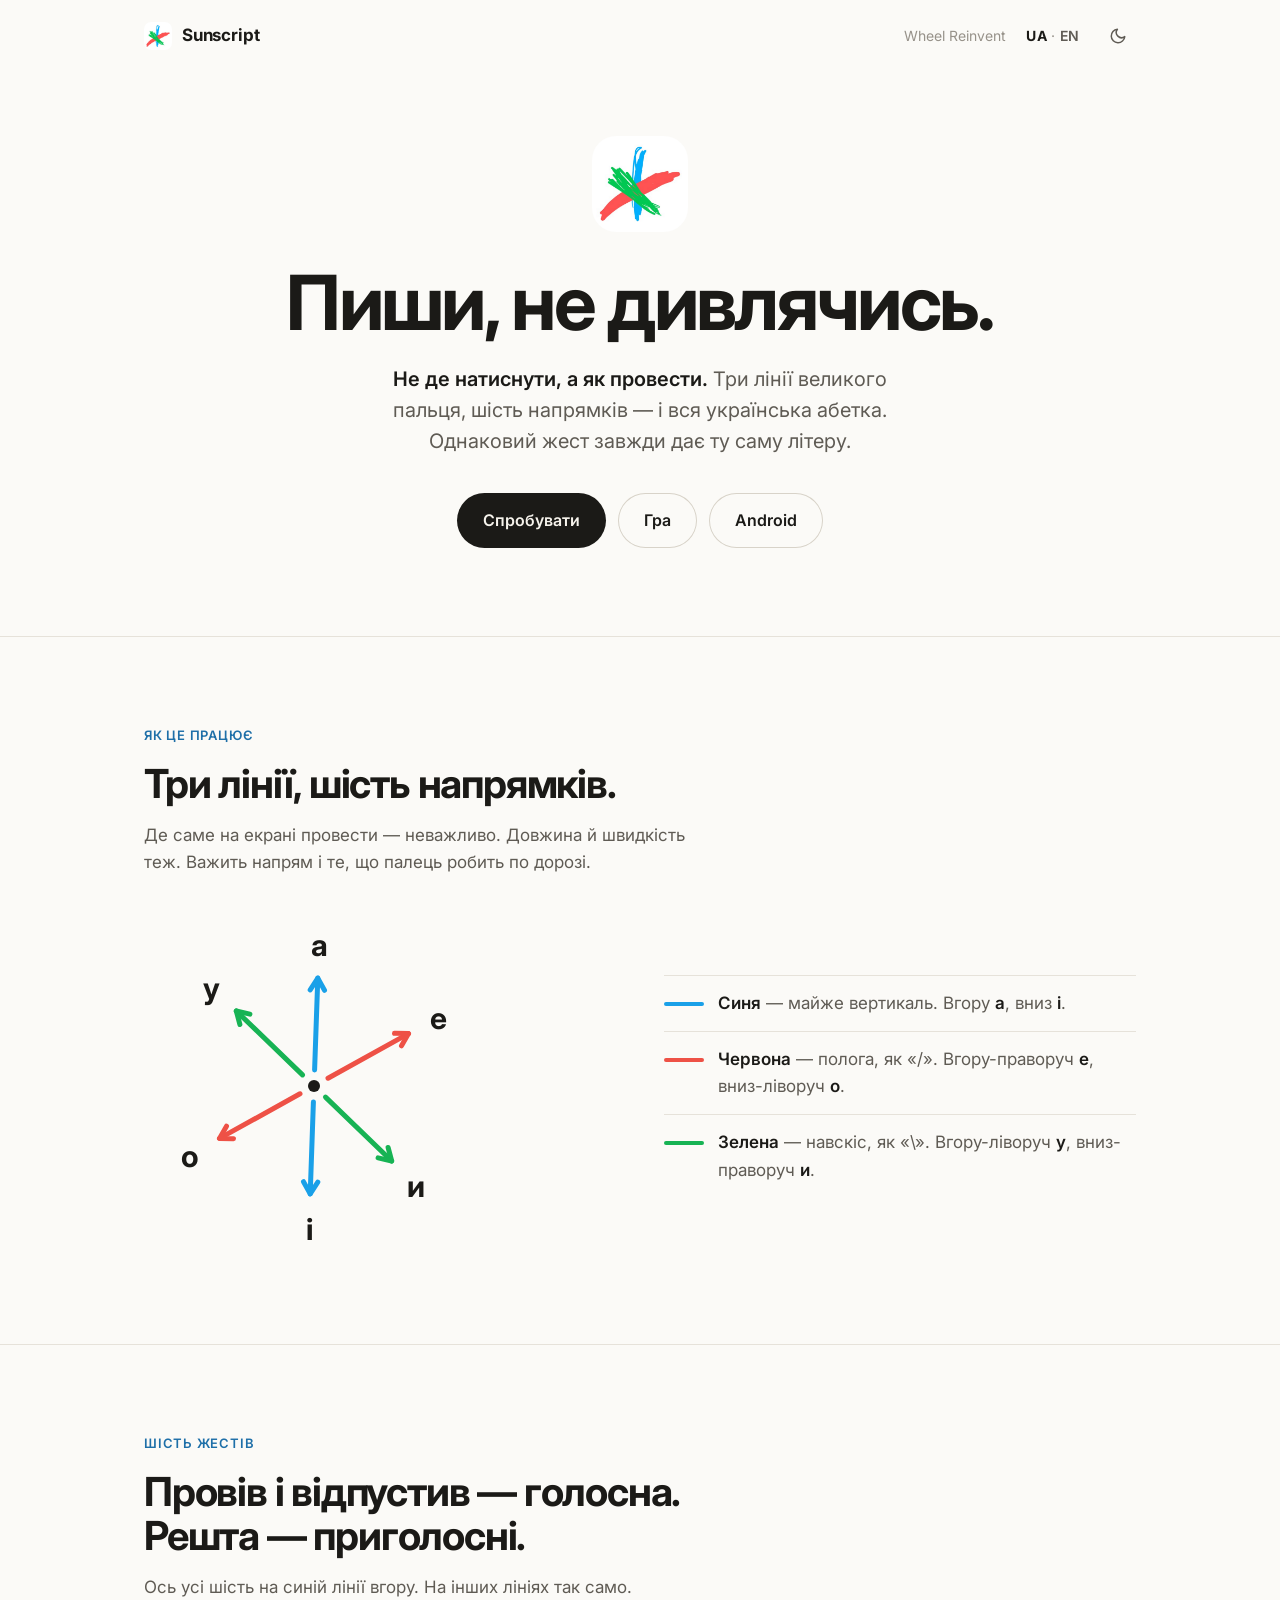
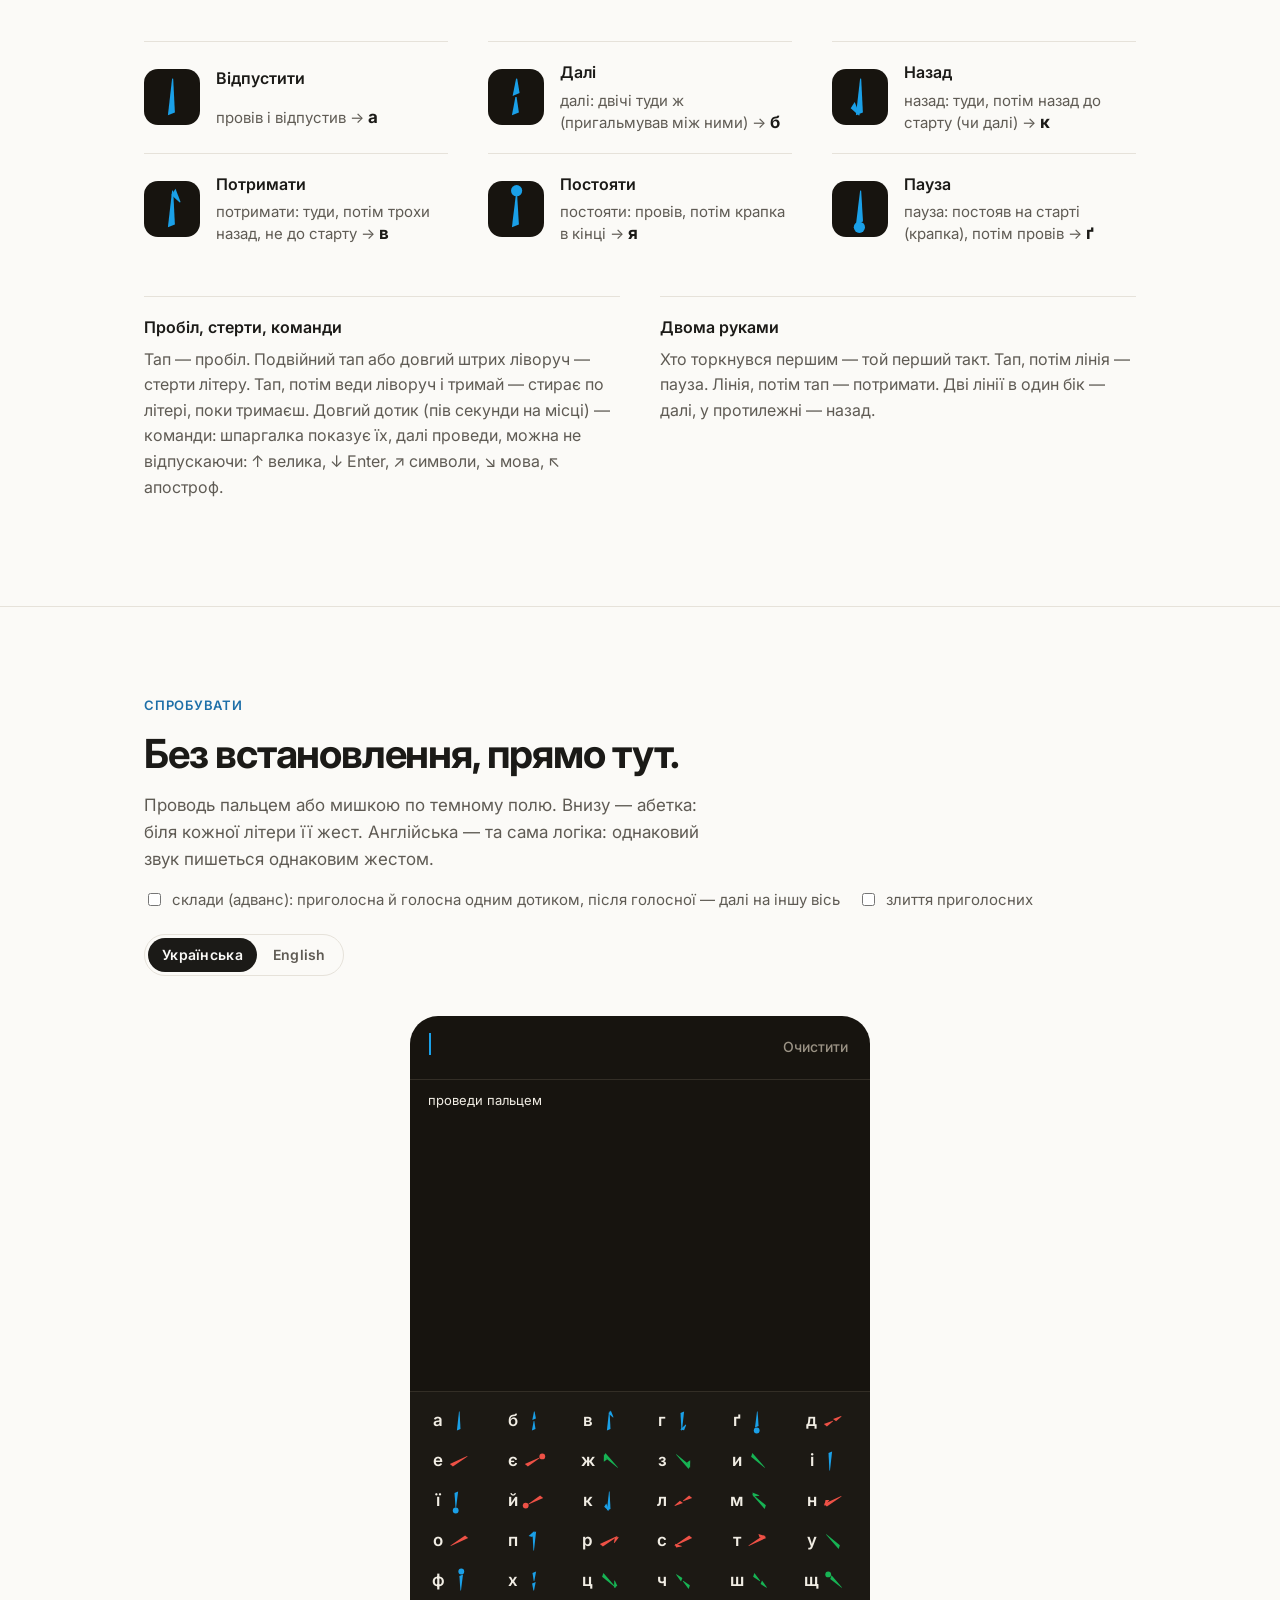
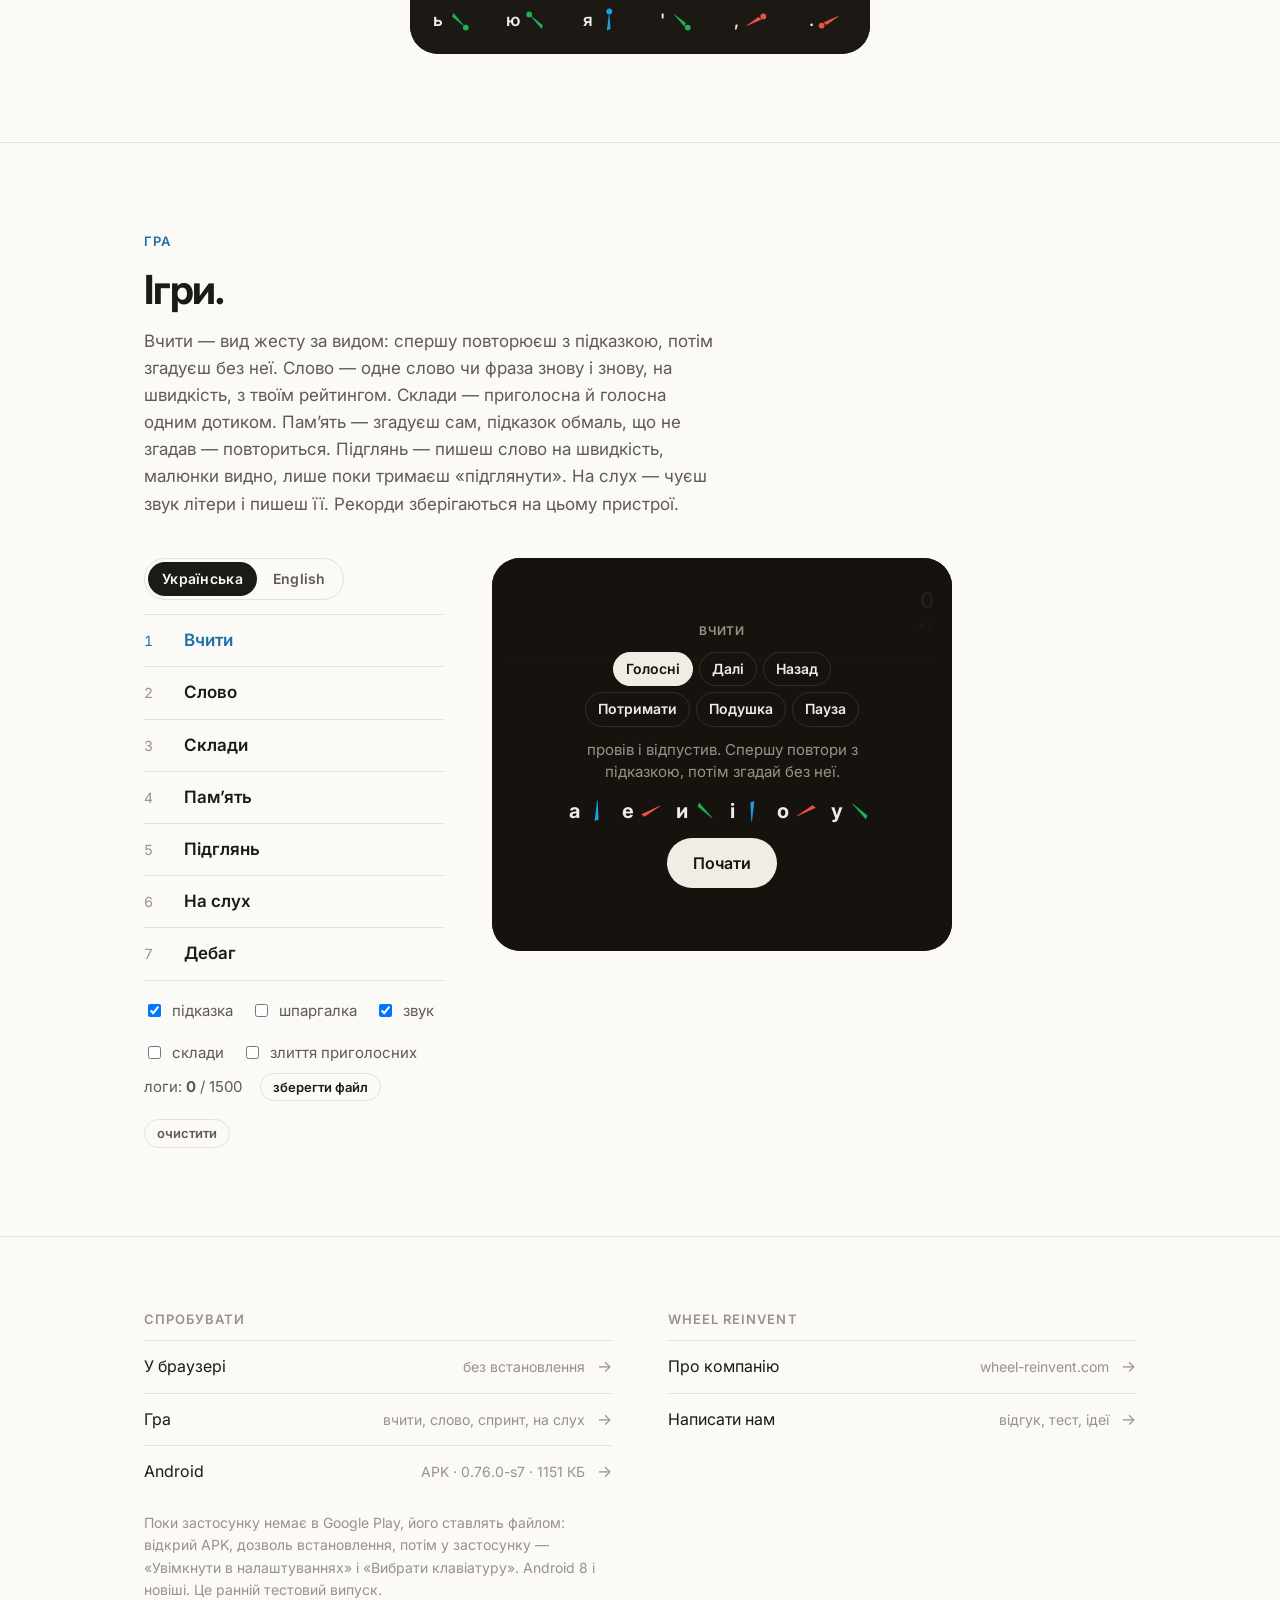
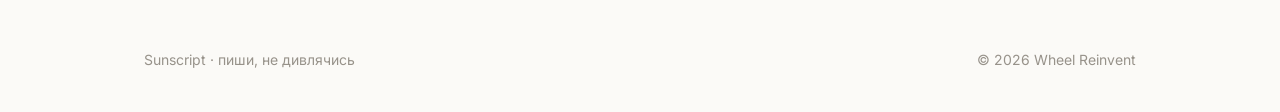
==== commit 8497fffe: "Sunscript 0.76.0: слово двома руками на сайті й у тренажері, мазками картинкою, альбомна з двома сму" ====
--- a/sunscript/index.html
+++ b/sunscript/index.html
@@ -311,7 +311,7 @@
       <ul>
         <li><a href="#try">У браузері<span>без встановлення</span></a></li>
         <li><a href="#game">Гра<span>вчити, слово, спринт, на слух</span></a></li>
-        <li><a href="/sunscript/sunscript.apk">Android<span>APK · 0.72.8-s7 · 1141 КБ</span></a></li>
+        <li><a href="/sunscript/sunscript.apk">Android<span>APK · 0.76.0-s7 · 1151 КБ</span></a></li>
       </ul>
       <p class="fine">Поки застосунку немає в Google Play, його ставлять файлом: відкрий APK, дозволь встановлення, потім у застосунку — «Увімкнути в налаштуваннях» і «Вибрати клавіатуру». Android 8 і новіші. Це ранній тестовий випуск.</p>
     </div>
@@ -675,6 +675,58 @@
 function whereOf(ch,layer){ if(ch==='·') return null; var L=LAY[layer||'uk']; for(var d in L){ var i=L[d].split(' ').indexOf(ch); if(i>=0) return {d:d,k:KINDS[i]}; } return null; }
 
 // ── Розпізнавач клавіатури (гілка simplification, star/Simple.kt) — для «Дебагу» (автор 26.10): той самий, що в телефоні ──
+
+// «Слово двома руками» (автор 27.10) — порт star/Duo.kt клавіатури. Права «рушила» (вийшла за slop після зупинки) чи злам осі —
+// нова літера; ліва «торкнулась»: у русі правої — хвіст поточної, натиснута на старті руху — перший такт; зіграла, поки права стоїть, —
+// хвіст щойно намальованої (остання засічка перемагає). Ліва ←: перша в серії знімає засічку, наступні стирають літеру.
+var DUO=(function(){
+  var SLOP=8, V0=50, VWIN=50, TURN=40, MIN_SEG=12, TAPZ=3, HALF=22, C={NE:40,U:92,NW:144,SW:216,D:265,SE:319};
+  function dist(a,b){return Math.hypot(a.x-b.x,a.y-b.y);}
+  function ad(a,b){var d=Math.abs(a-b)%360;return d>180?360-d:d;}
+  function dirOf(a){var best=null,bd=1e9;for(var k in C){var d=ad(a,C[k]);if(d<bd){bd=d;best=k;}}return bd>HALF?null:best;}
+  function moves(p){var out=[],moving=false,anchor=0,start=0;
+    function v(i){var j=i;while(j>0&&p[i].t-p[j].t<VWIN)j--;var dt=p[i].t-p[j].t;return dt>0?dist(p[i],p[j])/dt*1000:0;}
+    for(var i=0;i<p.length;i++){ if(!moving){ if(dist(p[i],p[anchor])>SLOP){moving=true;start=Math.max(anchor,i-1);} }
+      else if(v(i)<V0&&p[i].t-p[start].t>VWIN){out.push([start,i]);moving=false;anchor=i;} }
+    if(moving)out.push([start,p.length-1]); return out;}
+  function corners(sub){var STEP=5,q=[[sub[0].x,sub[0].y,0]];
+    for(var i=1;i<sub.length;i++){var a=q[q.length-1],l=Math.hypot(sub[i].x-a[0],sub[i].y-a[1]);if(l<STEP)continue;var n=Math.floor(l/STEP);for(var k=1;k<=n;k++){var f=k*STEP/l;q.push([a[0]+(sub[i].x-a[0])*f,a[1]+(sub[i].y-a[1])*f,i]);}}
+    if(q.length<4)return [];
+    var h=[];for(var i=0;i<q.length-1;i++)h.push(Math.atan2(-(q[i+1][1]-q[i][1]),q[i+1][0]-q[i][0]));
+    function mean(a,b){var sx=0,sy=0;for(var i=a;i<b;i++){sx+=Math.cos(h[i]);sy+=Math.sin(h[i]);}return Math.atan2(sy,sx);}
+    function ang(a,b){var d=(b-a)*180/Math.PI;while(d>180)d-=360;while(d<-180)d+=360;return Math.abs(d);}
+    var W=3,turn=h.map(function(){return 0;});for(var i=W;i<h.length-W+1;i++)turn[i]=ang(mean(i-W,i),mean(i,Math.min(h.length,i+W)));
+    var cs=[],i=0;while(i<turn.length){ if(turn[i]>=TURN){var j=i,b=i;while(j<turn.length&&turn[j]>=TURN){if(turn[j]>turn[b])b=j;j++;} if(b>=2&&b<=q.length-3&&(!cs.length||b-cs[cs.length-1]>=3))cs.push(b); i=j;} else i++; }
+    return cs.map(function(c){return q[c][2];});}
+  function segments(p){var L=[];moves(p).forEach(function(m){var a=m[0],b=m[1],sub=p.slice(a,b+1),cuts=[0].concat(corners(sub),[sub.length-1]);
+    for(var k=0;k<cuts.length-1;k++){var i0=a+cuts[k],i1=a+cuts[k+1];
+      if(dist(p[i0],p[i1])<MIN_SEG&&L.length){var l=L[L.length-1];L[L.length-1]={i0:l.i0,i1:i1,ts:l.ts,te:p[i1].t};continue;}
+      L.push({i0:i0,i1:i1,ts:p[i0].t,te:p[i1].t});}});return L;}
+  /** Вид лівої — де палець ЗАРАЗ відносно старту (селектор): на місці — тап, явно вліво — стерти, інакше вгору/вниз. */
+  function leftKind(P){var a=P[0],b=P[P.length-1],dx=b.x-a.x,dy=b.y-a.y;
+    if(Math.hypot(dx,dy)<=TAPZ*SLOP)return 't'; if(dx<0&&-dx>=2*Math.abs(dy))return 'x'; return dy<0?'u':dy>0?'d':'t';}
+  /** right — точки правої, lefts — [{t,u,k}]. Повертає {chain:[{d,k}], q:кількість «?»}. */
+  function run(p,lefts){var L=segments(p);if(!L.length)return null;
+    var ev={},lost=[],gone=L.map(function(){return false;}),lastX=null;
+    lefts.slice().sort(function(a,b){return a.t-b.t;}).forEach(function(l){
+      if(l.k==='x'){var j=-1;L.forEach(function(s,i){if(s.ts<=l.t)j=i;});while(j>=0&&gone[j])j--;
+        var first=!lastX||L.some(function(s){return s.ts>lastX.t&&s.ts<=l.t;});
+        if(j>=0){if(first&&ev[j])delete ev[j];else gone[j]=true;} lastX=l; return;}
+      lastX=null;
+      var cur=-1;L.forEach(function(s,i){if(cur<0&&s.ts<=l.t&&l.t<=s.te)cur=i;});
+      if(cur>=0){if(!ev[cur])ev[cur]={l:l,first:false};else lost.push(cur+1);return;}
+      var nx=-1;L.forEach(function(s,i){if(nx<0&&s.ts>l.t)nx=i;});
+      if(nx>=0&&l.u>=L[nx].ts&&!ev[nx]){ev[nx]={l:l,first:true};return;}
+      var pk=nx>=0?nx-1:L.length-1; if(pk>=0){ev[pk]={l:l,first:false};return;} lost.push(nx>=0?nx:L.length);});
+    var chain=[],q=lost.length;
+    L.forEach(function(sg,k){ if(gone[k])return;
+      var a=(Math.atan2(-(p[sg.i1].y-p[sg.i0].y),p[sg.i1].x-p[sg.i0].x)*180/Math.PI+360)%360,d=dirOf(a);
+      if(!d){q++;return;} var up=d==='U'||d==='NE'||d==='NW',e=ev[k],kind='';
+      if(e){ var lk=e.l.k; if(lk==='t')kind=e.first?'P':'*'; else if(lk==='u'||lk==='d')kind=((lk==='u')===up)?'>':(e.first?'<':'H'); else {q++;return;} }
+      chain.push({d:d,k:kind,why:'дві руки: '+d+(kind?' '+kind:'')}); });
+    return {chain:chain,q:q};}
+  return {run:run,leftKind:leftKind,SLOP:SLOP};
+})();
 var SIMPLE=(function(){
   var sd=function(a,b){return ((a-b+540)%360)-180;}, ad=function(a,b){return Math.abs(sd(a,b));}, ang=function(x,y){return (Math.atan2(-y,x)*180/Math.PI+360)%360;};
   var C={NE:40,U:92,NW:144,SW:216,D:265,SE:319}, OPP={NE:'SW',SW:'NE',U:'D',D:'U',NW:'SE',SE:'NW'};
@@ -837,8 +889,9 @@
     // Другий дотик слідом за тапом (≤ dblMs): тап — стерти літеру ('dbl'); постояти — команди ('cmd');
     // ліворуч і тримати — стирати по літері ('rep0', потім 'rep'), поки тримаєш. Тап уже поставив пробіл — його прибирає той, хто слухає.
     var lastTapUp=-1, follow=false, repeating=false, watchT=0, repT=0, armed=null;
+    var ses=[], duo=false;   // усі пальці сесії; duo — хоч раз два пальці одночасно
     function stopRep(){ clearInterval(watchT); clearInterval(repT); repeating=false; }
-    function watch(){ if(!s1||s1.done||s2||repeating||armed!==null) return; var p0=s1.pts[0], pN=s1.pts[s1.pts.length-1], dx=pN.x-p0.x, dy=pN.y-p0.y;
+    function watch(){ if(!s1||s1.done||duo||repeating||armed!==null) return; var p0=s1.pts[0], pN=s1.pts[s1.pts.length-1], dx=pN.x-p0.x, dy=pN.y-p0.y;
       // Довгий дотик на місці (≥ cmdLongMs, з'їзд до 20 px) — команди вмикаються одразу, ще під пальцем.
       var mm=0; s1.pts.forEach(function(q){ mm=Math.max(mm,Math.hypot(q.x-p0.x,q.y-p0.y)); });
       if(performance.now()-p0.t>=CFG.cmdLongMs && mm<20){ armed=s1.pts.length-1; onResult(follow?'cmdF':'cmd'); return; }
@@ -858,21 +911,31 @@
     function line(P,a){ if(P.length<2) return; ctx.globalAlpha=a; ctx.strokeStyle='#F1EDE4'; ctx.lineWidth=5; ctx.lineCap='round'; ctx.lineJoin='round';
       ctx.beginPath(); ctx.moveTo(P[0].x,P[0].y); for(var i=1;i<P.length;i++) ctx.lineTo(P[i].x,P[i].y); ctx.stroke(); ctx.globalAlpha=1; }
     function draw(){ ctx.clearRect(0,0,W,H); var now=performance.now(); trails=trails.filter(function(t){return now-t.t<2000;});
-      trails.forEach(function(t){ line(t.pts,(1-(now-t.t)/2000)*0.8); }); if(s1&&!s1.done) line(s1.pts,1); if(s2&&!s2.done) line(s2.pts,1); }
-    function loop(){ cancelAnimationFrame(raf); (function tick(){ draw(); if(s1||s2||trails.length) raf=requestAnimationFrame(tick); })(); }
+      trails.forEach(function(t){ line(t.pts,(1-(now-t.t)/2000)*0.8); }); ses.forEach(function(x){ if(!x.done) line(x.pts,1); }); }
+    function loop(){ cancelAnimationFrame(raf); (function tick(){ draw(); if(s1||ses.length||trails.length) raf=requestAnimationFrame(tick); })(); }
     zone.addEventListener('pointerdown',function(e){
-      // другий палець ігнорується (автор 26.10: дві руки прибрано)
-      if(s1) return;
-      e.preventDefault(); try{zone.setPointerCapture(e.pointerId);}catch(_){} diag.pw=diag.tr=diag.pr=diag.tf=0; s1={id:e.pointerId,pts:[pt(e)],c0:[Math.round(e.clientX),Math.round(e.clientY)]};
+      // другий палець, поки перший на екрані, — слово двома руками (DUO, як у клавіатурі)
+      if(s1){ if(ses.some(function(x){return !x.done;})){ e.preventDefault(); try{zone.setPointerCapture(e.pointerId);}catch(_){} ses.push({id:e.pointerId,pts:[pt(e)]}); if(!duo){ duo=true; stopRep(); follow=false; armed=null; lastTapUp=-1; } } return; }
+      e.preventDefault(); try{zone.setPointerCapture(e.pointerId);}catch(_){} diag.pw=diag.tr=diag.pr=diag.tf=0; s1={id:e.pointerId,pts:[pt(e)],c0:[Math.round(e.clientX),Math.round(e.clientY)]}; ses=[s1]; duo=false;
       stopRep(); follow= lastTapUp>=0 && s1.pts[0].t-lastTapUp<=CFG.dblMs; lastTapUp=-1; armed=null; watchT=setInterval(watch,40);
       loop(); });
-    zone.addEventListener('pointermove',function(e){ var s= s1&&s1.id===e.pointerId?s1 : s2&&s2.id===e.pointerId?s2 : null; if(!s||s.done) return;
+    function strokeOf(id){ for(var i=ses.length-1;i>=0;i--) if(ses[i].id===id&&!ses[i].done) return ses[i]; return null; }
+    zone.addEventListener('pointermove',function(e){ var s=strokeOf(e.pointerId); if(!s||s.done) return;
       var list=e.getCoalescedEvents?e.getCoalescedEvents():[e]; if(!list.length) list=[e]; list.forEach(function(c){ s.pts.push(pt(c)); }); });
-    function up(e){ var s= s1&&s1.id===e.pointerId?s1 : s2&&s2.id===e.pointerId?s2 : null; if(!s||s.done) return;
+    function up(e){ var s=strokeOf(e.pointerId); if(!s||s.done) return;
       var l=pt(e), lp=s.pts[s.pts.length-1]; if(l.w===0&&lp) l.w=lp.w; s.pts.push(l); s.done=true; trails.push({pts:s.pts,t:performance.now()});
-      if(s1.done && (!s2||s2.done)){ var A=s1, B=s2; s1=null; s2=null; finish(A,B); } }
+      if(ses.every(function(x){return x.done;})){ var A=s1, all=ses, wasDuo=duo; s1=null; s2=null; ses=[]; duo=false; if(wasDuo) finishDuo(all); else finish(A,null); } }
+    /** Слово двома руками: права — найправіший дотик, ліва — решта. Права не рушила — знаки (як у клавіатурі). */
+    function finishDuo(all){ stopRep(); follow=false; armed=null;
+      var R=all.reduce(function(a,b){ return b.pts[0].x>a.pts[0].x?b:a; }), P=R.pts, p0=P[0], far=0; P.forEach(function(q){ far=Math.max(far,Math.hypot(q.x-p0.x,q.y-p0.y)); });
+      var lefts=all.filter(function(x){return x!==R;}).map(function(x){ return {t:x.pts[0].t,u:x.pts[x.pts.length-1].t,k:DUO.leftKind(x.pts)}; });
+      self.lastStroke={P:P, B:null, c0:R.c0||[0,0], duo:true};
+      if(far<=DUO.SLOP){ onResult('?'); return; }
+      var r=DUO.run(P,lefts); if(!r||!r.chain.length){ onResult('?'); return; }
+      if(r.q){ onResult('?'); return; }
+      onResult(r.chain.length>1?{chain:r.chain}:r.chain[0]); }
     zone.addEventListener('pointerup',up);
-    zone.addEventListener('pointercancel',function(){ s1=null; s2=null; stopRep(); follow=false; });
+    zone.addEventListener('pointercancel',function(){ s1=null; s2=null; ses=[]; duo=false; stopRep(); follow=false; });
     function finish(A,B){
       var wasRep=repeating, wasFollow=follow, arm=armed; stopRep(); follow=false; armed=null;
       self.lastStroke={P:A.pts, B:B?B.pts:null, c0:A.c0};
@@ -1277,7 +1340,7 @@
     var st=gpad.lastStroke, P=st&&st.P, out='', what='';
     // розпізнає той самий розпізнавач, що й клавіатура (SIMPLE); тап, подвійний тап і довге натискання — як було
     var SR=null;
-    if(P&&P.length>1&&r!=='tap'&&r!=='dbl'&&r!=='long'&&!(typeof r==='string'&&r.indexOf('cmd')===0)){ SR=SIMPLE.recognize(P);
+    if(P&&P.length>1&&!(st&&st.duo)&&r!=='tap'&&r!=='dbl'&&r!=='long'&&!(typeof r==='string'&&r.indexOf('cmd')===0)){ SR=SIMPLE.recognize(P);
       if(SR.chain) r={chain:SR.chain}; else if(SR.tap){} else if(SR.q) r='?'; else if(SR.h!==undefined) r={hz:SR.h?'R':'L',k:SR.k}; else r={d:SR.d,k:SR.k}; }
     var HZ={'R':['-','→ дефіс'],'L':[null,'← стерти'],'R<':['\n','→ галочка: Enter'],'RH':[',','→ хвостик: кома'],'R>':['.','→ далі: крапка']};
     if(G.set.length && (r==='tap'||r==='dbl'||r==='cmd')) return;
@@ -1442,7 +1505,7 @@
   function logUI(n){ var c=document.getElementById('logCount'); if(c) c.textContent=n; }
   // На сайті (без застосунку) — зберегти файлом через можливість «downloads» сторінки або звичайним завантаженням.
   var DL=null; if(!APP && window.claude && window.claude.use){ window.claude.use('downloads').then(function(d){ DL=d; }).catch(function(){}); }
-  function logJSON(){ return JSON.stringify({app:'sunscript', version:'0.72.8-s7', site:!APP, attempts:logLoad()}); }
+  function logJSON(){ return JSON.stringify({app:'sunscript', version:'0.76.0-s7', site:!APP, attempts:logLoad()}); }
   function saveSite(){ var a=logLoad(); if(!a.length) return; var name='sunscript-log-'+new Date().toISOString().slice(0,16).replace(/[-:T]/g,'')+'.json';
     if(DL){ DL.save({filename:name, data:logJSON()}).catch(function(){}); return; }
     try{ var url=URL.createObjectURL(new Blob([logJSON()],{type:'application/json'})), l=document.createElement('a'); l.href=url; l.download=name; document.body.appendChild(l); l.click(); setTimeout(function(){ URL.revokeObjectURL(url); l.remove(); },1000); }catch(e){} }
@@ -1457,8 +1520,8 @@
     var box=document.createElement('div'); box.className='opts'; box.style.marginTop='8px'; box.style.alignItems='center';
     box.innerHTML='<span>логи: <b id="logCount">0</b> / '+LOG_MAX+'</span><button type="button" class="nextw" id="logSend" style="color:var(--ink);border-color:var(--line)">надіслати</button><button type="button" class="nextw" id="logSave" style="color:var(--ink);border-color:var(--line)">зберегти файл</button><button type="button" class="nextw" id="logClear" style="color:var(--ink-2);border-color:var(--line)">очистити</button>';
     el.optHint.closest('.opts').after(box); logUI(logLoad().length);
-    document.getElementById('logSend').onclick=function(){ var a=logLoad(); if(!a.length) return; APP.share(JSON.stringify({app:'sunscript', version:'0.72.8-s7', attempts:a})); };
-    document.getElementById('logSave').onclick=function(){ var a=logLoad(); if(!a.length) return; if(APP.save) APP.save(JSON.stringify({app:'sunscript', version:'0.72.8-s7', attempts:a})); };
+    document.getElementById('logSend').onclick=function(){ var a=logLoad(); if(!a.length) return; APP.share(JSON.stringify({app:'sunscript', version:'0.76.0-s7', attempts:a})); };
+    document.getElementById('logSave').onclick=function(){ var a=logLoad(); if(!a.length) return; if(APP.save) APP.save(JSON.stringify({app:'sunscript', version:'0.76.0-s7', attempts:a})); };
     document.getElementById('logClear').onclick=function(){ if(confirm('Стерти всі збережені логи?')){ logSave([]); logUI(0); } };
   }
   renderLevels(); intro();
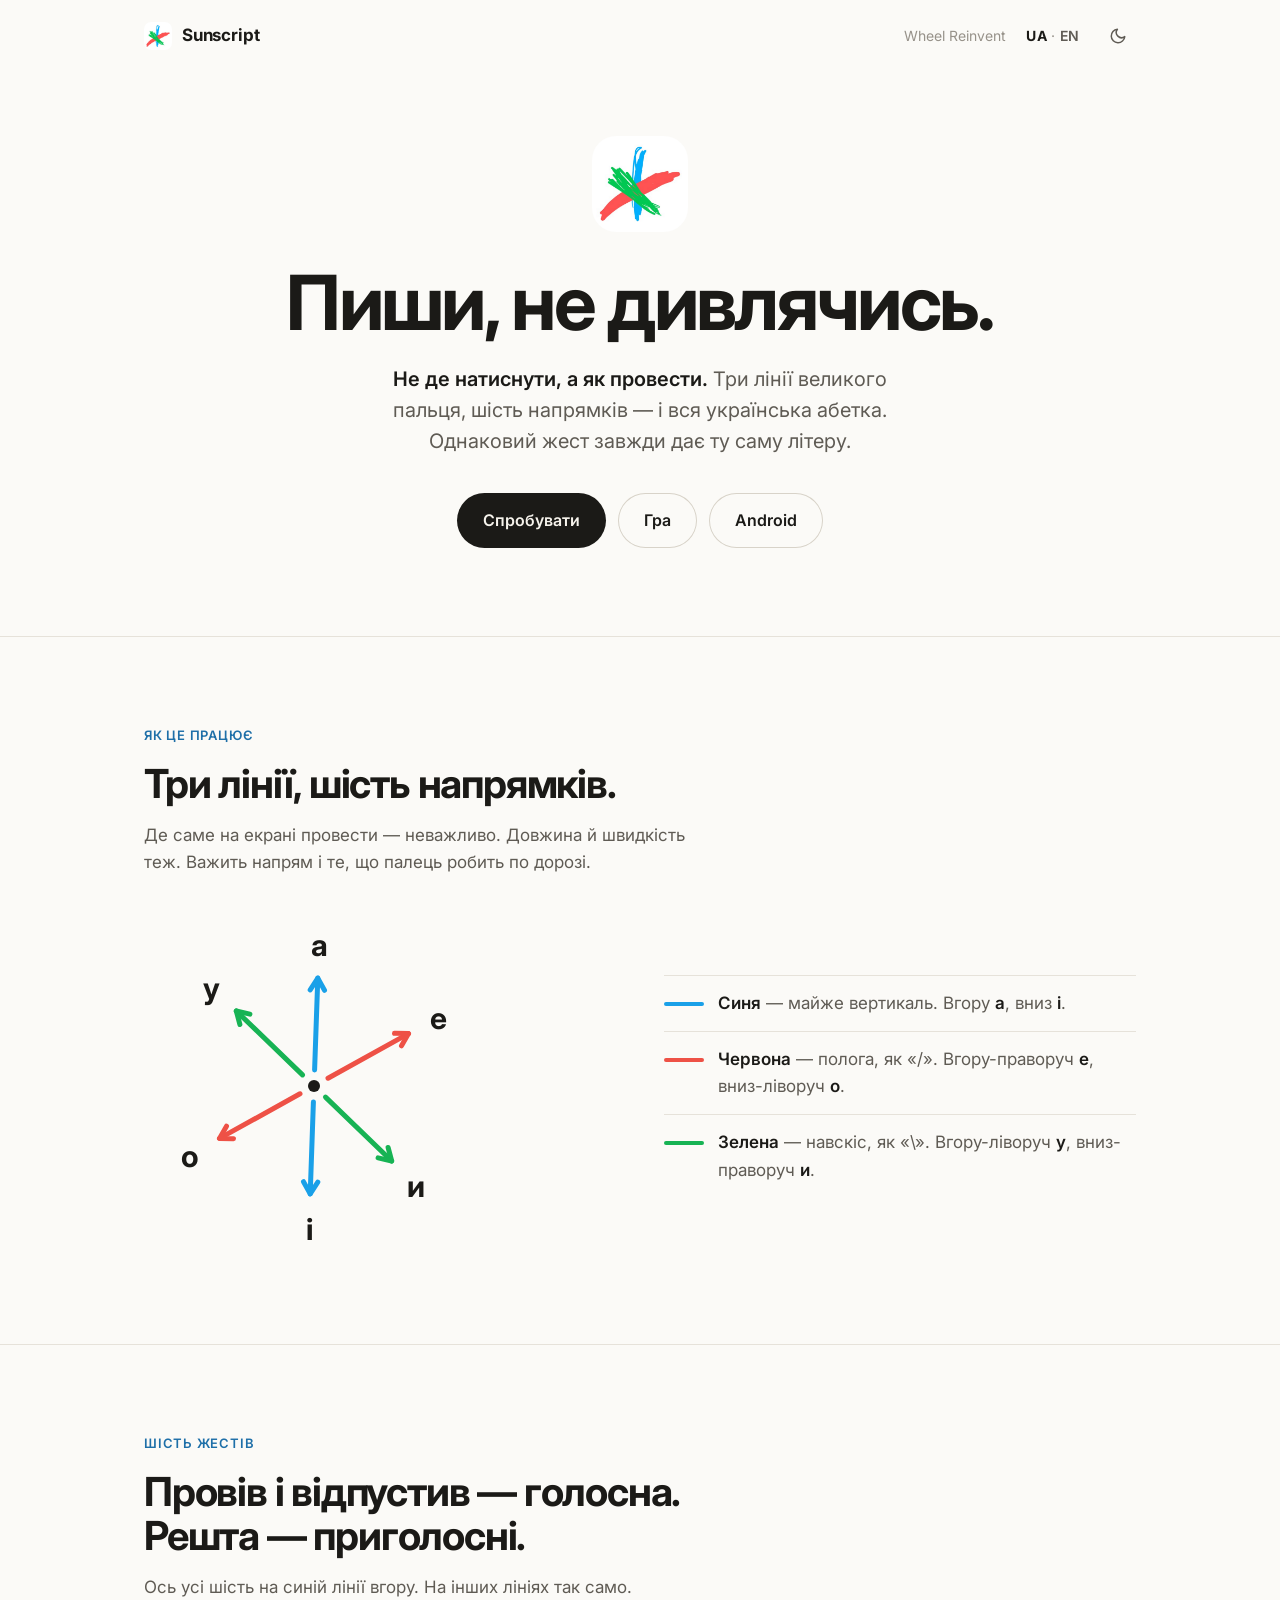
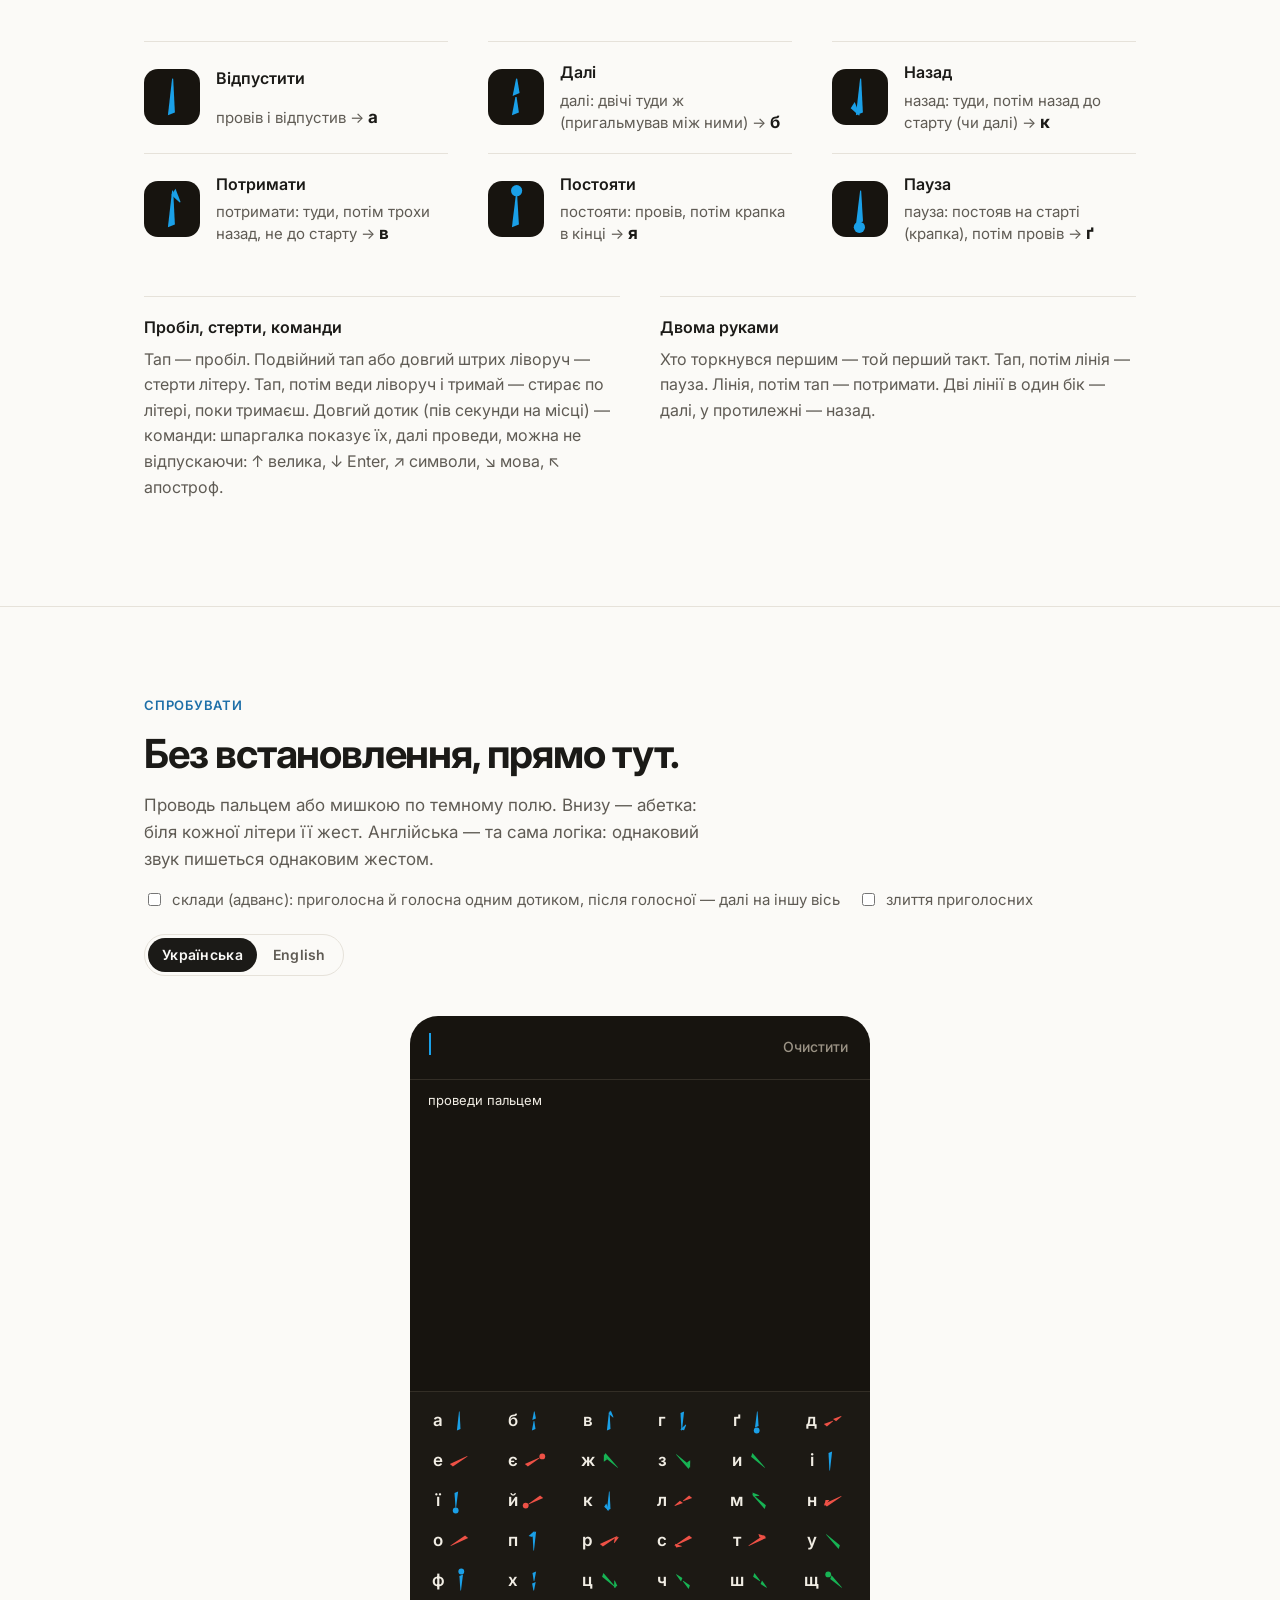
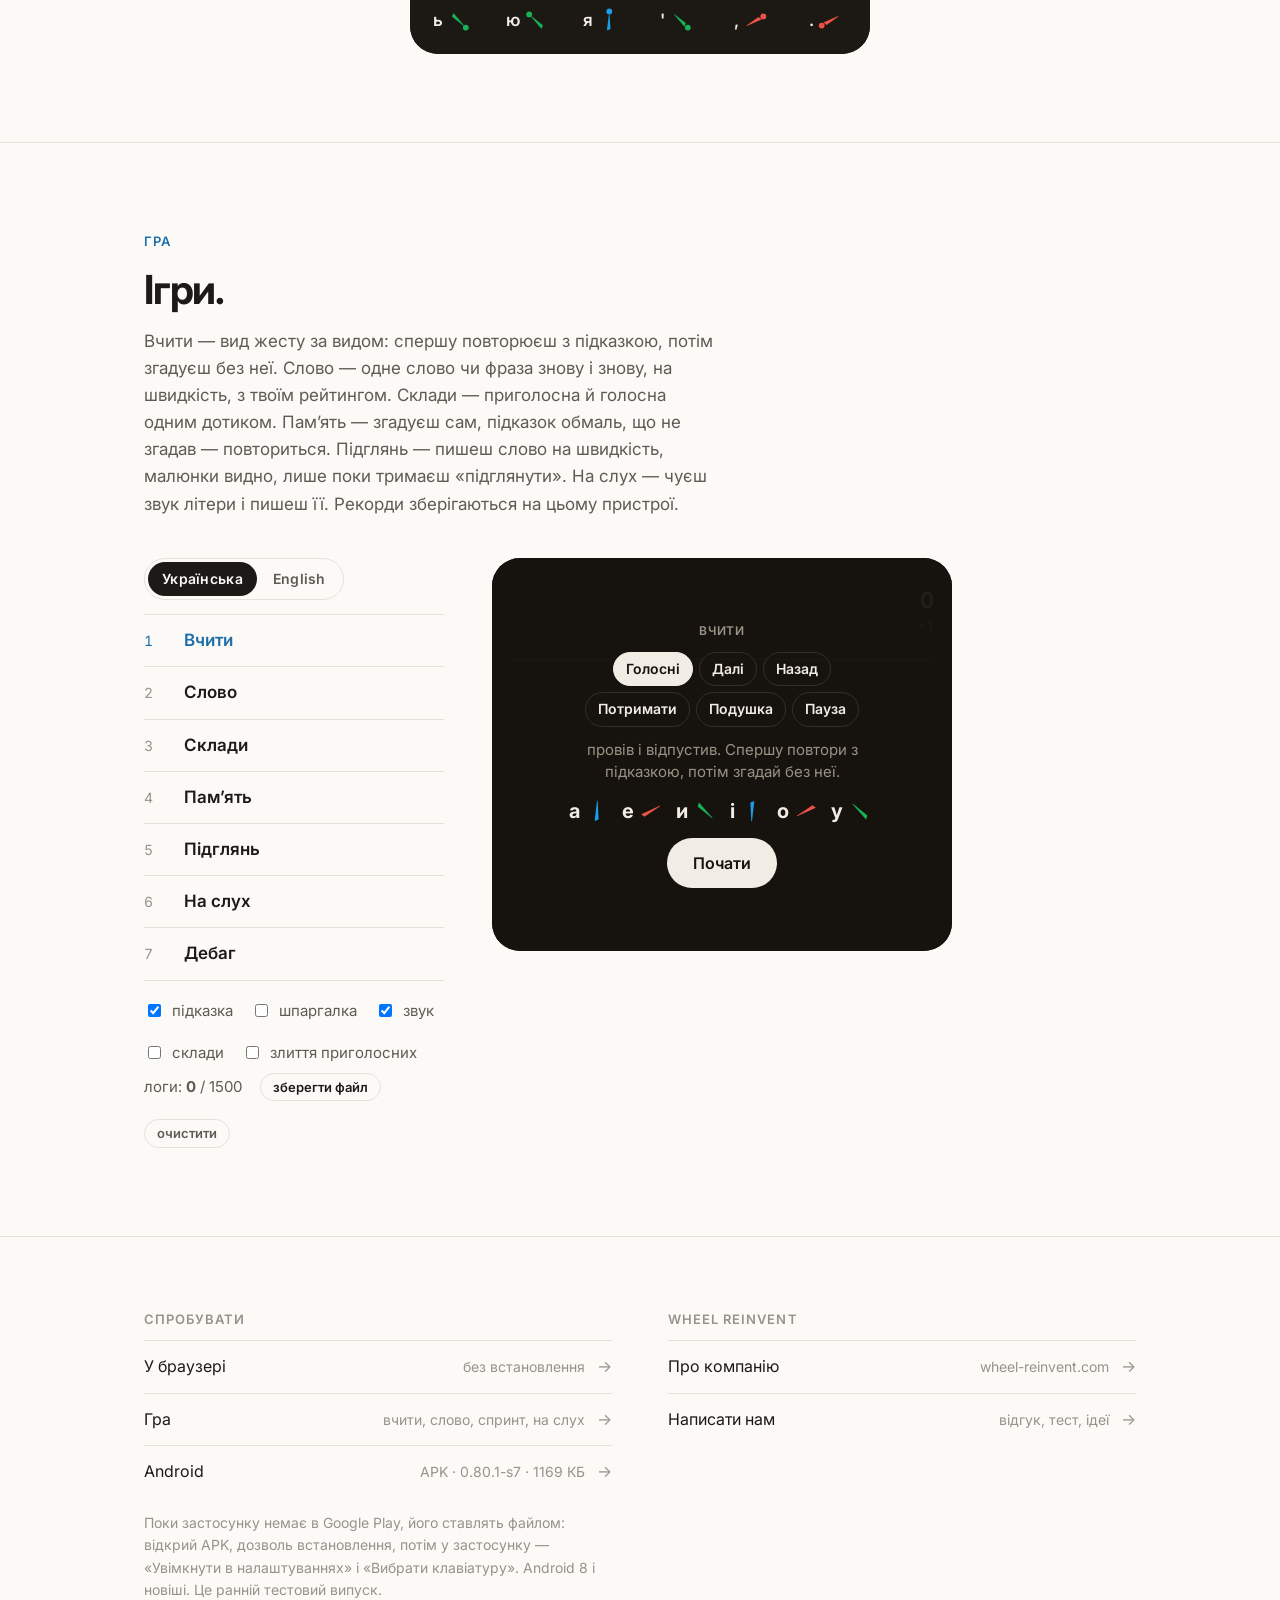
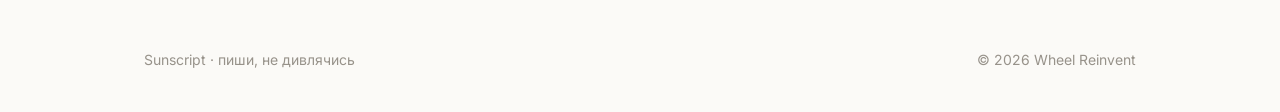
==== commit b007694a: "Sunscript 0.80.1 Co-Authored-By: Claude Opus 5.5 <noreply@anthropic.com> Claude-Session: https://cla" ====
--- a/sunscript/index.html
+++ b/sunscript/index.html
@@ -311,7 +311,7 @@
       <ul>
         <li><a href="#try">У браузері<span>без встановлення</span></a></li>
         <li><a href="#game">Гра<span>вчити, слово, спринт, на слух</span></a></li>
-        <li><a href="/sunscript/sunscript.apk">Android<span>APK · 0.76.0-s7 · 1151 КБ</span></a></li>
+        <li><a href="/sunscript/sunscript.apk">Android<span>APK · 0.80.1-s7 · 1169 КБ</span></a></li>
       </ul>
       <p class="fine">Поки застосунку немає в Google Play, його ставлять файлом: відкрий APK, дозволь встановлення, потім у застосунку — «Увімкнути в налаштуваннях» і «Вибрати клавіатуру». Android 8 і новіші. Це ранній тестовий випуск.</p>
     </div>
@@ -721,6 +721,7 @@
     var chain=[],q=lost.length;
     L.forEach(function(sg,k){ if(gone[k])return;
       var a=(Math.atan2(-(p[sg.i1].y-p[sg.i0].y),p[sg.i1].x-p[sg.i0].x)*180/Math.PI+360)%360,d=dirOf(a);
+      if(!d && Math.abs(a-180)<36) d= a>=180?'SW':'NW';   // горизонталь правої в слові двох рук — до ↙ (о) чи ↖ (у), як у клавіатурі
       if(!d){q++;return;} var up=d==='U'||d==='NE'||d==='NW',e=ev[k],kind='';
       if(e){ var lk=e.l.k; if(lk==='t')kind=e.first?'P':'*'; else if(lk==='u'||lk==='d')kind=((lk==='u')===up)?'>':(e.first?'<':'H'); else {q++;return;} }
       chain.push({d:d,k:kind,why:'дві руки: '+d+(kind?' '+kind:'')}); });
@@ -915,22 +916,33 @@
     function loop(){ cancelAnimationFrame(raf); (function tick(){ draw(); if(s1||ses.length||trails.length) raf=requestAnimationFrame(tick); })(); }
     zone.addEventListener('pointerdown',function(e){
       // другий палець, поки перший на екрані, — слово двома руками (DUO, як у клавіатурі)
-      if(s1){ if(ses.some(function(x){return !x.done;})){ e.preventDefault(); try{zone.setPointerCapture(e.pointerId);}catch(_){} ses.push({id:e.pointerId,pts:[pt(e)]}); if(!duo){ duo=true; stopRep(); follow=false; armed=null; lastTapUp=-1; } } return; }
+      if(s1){ if(ses.some(function(x){return !x.done;})){ e.preventDefault(); try{zone.setPointerCapture(e.pointerId);}catch(_){} ses.push({id:e.pointerId,pts:[pt(e)]}); if(!duo){ duo=true; stopRep(); follow=false; armed=null; lastTapUp=-1; } duoLive(); } return; }
       e.preventDefault(); try{zone.setPointerCapture(e.pointerId);}catch(_){} diag.pw=diag.tr=diag.pr=diag.tf=0; s1={id:e.pointerId,pts:[pt(e)],c0:[Math.round(e.clientX),Math.round(e.clientY)]}; ses=[s1]; duo=false;
       stopRep(); follow= lastTapUp>=0 && s1.pts[0].t-lastTapUp<=CFG.dblMs; lastTapUp=-1; armed=null; watchT=setInterval(watch,40);
       loop(); });
     function strokeOf(id){ for(var i=ses.length-1;i>=0;i--) if(ses[i].id===id&&!ses[i].done) return ses[i]; return null; }
     zone.addEventListener('pointermove',function(e){ var s=strokeOf(e.pointerId); if(!s||s.done) return;
-      var list=e.getCoalescedEvents?e.getCoalescedEvents():[e]; if(!list.length) list=[e]; list.forEach(function(c){ s.pts.push(pt(c)); }); });
+      var list=e.getCoalescedEvents?e.getCoalescedEvents():[e]; if(!list.length) list=[e]; list.forEach(function(c){ s.pts.push(pt(c)); }); if(duo) duoLive(); });
     function up(e){ var s=strokeOf(e.pointerId); if(!s||s.done) return;
       var l=pt(e), lp=s.pts[s.pts.length-1]; if(l.w===0&&lp) l.w=lp.w; s.pts.push(l); s.done=true; trails.push({pts:s.pts,t:performance.now()});
       if(ses.every(function(x){return x.done;})){ var A=s1, all=ses, wasDuo=duo; s1=null; s2=null; ses=[]; duo=false; if(wasDuo) finishDuo(all); else finish(A,null); } }
+    function duoParts(all,live){ var R=all.reduce(function(a,b){ return b.pts[0].x>a.pts[0].x?b:a; });
+      return {R:R, lefts:all.filter(function(x){return x!==R;}).map(function(x){ return {t:x.pts[0].t,u:x.done||!live?x.pts[x.pts.length-1].t:Infinity,k:DUO.leftKind(x.pts)}; })}; }
+    // Поточне слово під пальцями (як у клавіатурі): показ міняється, лише коли протрималось 100 мс (без бліку «й» на торканні лівої)
+    var liveShown=null, livePend=null, liveT=0;
+    function duoLive(){ if(!self.onLive) return; var d=duoParts(ses,true), P=d.R.pts, p0=P[0], far=0; P.forEach(function(q){ far=Math.max(far,Math.hypot(q.x-p0.x,q.y-p0.y)); });
+      var r= far>DUO.SLOP? DUO.run(P,d.lefts) : null, key=r? JSON.stringify(r.chain.map(function(c){return c.d+c.k;})) : '';
+      if(key===liveShown){ livePend=null; clearTimeout(liveT); return; }
+      if(key!==livePend){ livePend=key; clearTimeout(liveT); liveT=setTimeout(function(){ if(!duo) return; liveShown=key; livePend=null; self.onLive(r? r.chain : []); },100); } }
+    function liveEnd(){ clearTimeout(liveT); livePend=null; liveShown=null; if(self.onLive) self.onLive(null); }
     /** Слово двома руками: права — найправіший дотик, ліва — решта. Права не рушила — знаки (як у клавіатурі). */
-    function finishDuo(all){ stopRep(); follow=false; armed=null;
+    function finishDuo(all){ stopRep(); follow=false; armed=null; liveEnd();
       var R=all.reduce(function(a,b){ return b.pts[0].x>a.pts[0].x?b:a; }), P=R.pts, p0=P[0], far=0; P.forEach(function(q){ far=Math.max(far,Math.hypot(q.x-p0.x,q.y-p0.y)); });
       var lefts=all.filter(function(x){return x!==R;}).map(function(x){ return {t:x.pts[0].t,u:x.pts[x.pts.length-1].t,k:DUO.leftKind(x.pts)}; });
       self.lastStroke={P:P, B:null, c0:R.c0||[0,0], duo:true};
-      if(far<=DUO.SLOP){ onResult('?'); return; }
+      if(far<=DUO.SLOP){ var lk= lefts.length? lefts[0].k : null;   // права тап: ліва тап «-», ↑ «?», ↓ «!», ← мова — там, де знаки мають сенс (пісочниця)
+        if(self.signs && lk){ onResult({duoSign: lk==='t'?'-' : lk==='u'?'?' : lk==='d'?'!' : 'lang'}); return; }
+        onResult('?'); return; }
       var r=DUO.run(P,lefts); if(!r||!r.chain.length){ onResult('?'); return; }
       if(r.q){ onResult('?'); return; }
       onResult(r.chain.length>1?{chain:r.chain}:r.chain[0]); }
@@ -979,6 +991,9 @@
       svc.textContent= service?'команди':(upper?'⇧ велика':(layer==='sym'?'символи':w)); }
     document.getElementById('sbClear').addEventListener('click',function(){ text=''; render(); });
     pad=new Pad(document.getElementById('sbPad'),function(r){
+      if(r&&r.duoSign){ if(service){ service=false; res.textContent='команду скасовано'; render(); return; }
+        if(r.duoSign==='lang'){ setKB(KB==='uk'?'en':'uk'); layer=KB; res.textContent='мова: '+(KB==='uk'?'українська':'English')+' (права тап + ліва ←)'; earPlay('tap'); render(); return; }
+        text+=r.duoSign; res.textContent='дві руки: права тап → «'+r.duoSign+'»'; earPlay('tap'); render(); return; }
       if(r==='cmd'||r==='cmdF'){ earPlay('mode'); if(r==='cmdF') text=text.replace(/ $/,''); service=true; res.textContent='довгий дотик → команда'; render(); return; }
       if(typeof r==='string' && r.indexOf('cmdgo:')===0){ var dd=r.slice(6); service=false; if(dd==='?'){ earPlay('?'); res.textContent='команду скасовано'; } else { earPlay('tap'); runCmd(dd); } render(); return; }
       if(r==='dbl'){ earPlay('del'); service=false; text=text.replace(/ $/,'').slice(0,-1); res.textContent='подвійний тап → стерти'; render(); return; }
@@ -999,6 +1014,8 @@
       if(upper&&layer!=='sym'){ ch=ch.toUpperCase(); upper=false; }
       text+=ch; res.textContent=ARROW[r.d]+' '+KNAME[r.k].toLowerCase()+' → '+ch; render(ch.toLowerCase());
     });
+    pad.signs=true;   // права тап + ліва: «-», «?», «!», мова
+    pad.onLive=function(ch){ if(ch===null) return; res.textContent= ch.length? 'зараз: «'+ch.map(function(x){ return charOf(x,layer)||'·'; }).join('')+'»' : ''; };
     render();
   })();
 
@@ -1486,6 +1503,9 @@
     if(!el.cheatWrap.hidden) el.cheat.innerHTML=cheatHTML(KB,false); renderLevels(); intro(); });
   wsBindPeek();
   var gpad=new Pad(document.getElementById('gPad'),onGame);
+  gpad.onLive=function(ch){   // поточне слово двох рук під пальцями
+    if(ch===null){ if(/^зараз:/.test(el.res.textContent)) el.res.textContent=''; return; }
+    el.res.textContent= ch.length? 'зараз: «'+ch.map(function(x){ return charOf(x,KB)||'·'; }).join('')+'»' : ''; };
   // ── Логи тренування (лише в застосунку): штрихи з ціллю — щоб автор міг надіслати їх для розбору. Не більше LOG_MAX спроб. ──
   var APP=window.SunscriptApp, LOG_MAX=1500, LOG_KEY='sunscript-log';
   function logLoad(){ return storeGet(LOG_KEY,[]); }
@@ -1505,7 +1525,7 @@
   function logUI(n){ var c=document.getElementById('logCount'); if(c) c.textContent=n; }
   // На сайті (без застосунку) — зберегти файлом через можливість «downloads» сторінки або звичайним завантаженням.
   var DL=null; if(!APP && window.claude && window.claude.use){ window.claude.use('downloads').then(function(d){ DL=d; }).catch(function(){}); }
-  function logJSON(){ return JSON.stringify({app:'sunscript', version:'0.76.0-s7', site:!APP, attempts:logLoad()}); }
+  function logJSON(){ return JSON.stringify({app:'sunscript', version:'0.80.1-s7', site:!APP, attempts:logLoad()}); }
   function saveSite(){ var a=logLoad(); if(!a.length) return; var name='sunscript-log-'+new Date().toISOString().slice(0,16).replace(/[-:T]/g,'')+'.json';
     if(DL){ DL.save({filename:name, data:logJSON()}).catch(function(){}); return; }
     try{ var url=URL.createObjectURL(new Blob([logJSON()],{type:'application/json'})), l=document.createElement('a'); l.href=url; l.download=name; document.body.appendChild(l); l.click(); setTimeout(function(){ URL.revokeObjectURL(url); l.remove(); },1000); }catch(e){} }
@@ -1520,8 +1540,8 @@
     var box=document.createElement('div'); box.className='opts'; box.style.marginTop='8px'; box.style.alignItems='center';
     box.innerHTML='<span>логи: <b id="logCount">0</b> / '+LOG_MAX+'</span><button type="button" class="nextw" id="logSend" style="color:var(--ink);border-color:var(--line)">надіслати</button><button type="button" class="nextw" id="logSave" style="color:var(--ink);border-color:var(--line)">зберегти файл</button><button type="button" class="nextw" id="logClear" style="color:var(--ink-2);border-color:var(--line)">очистити</button>';
     el.optHint.closest('.opts').after(box); logUI(logLoad().length);
-    document.getElementById('logSend').onclick=function(){ var a=logLoad(); if(!a.length) return; APP.share(JSON.stringify({app:'sunscript', version:'0.76.0-s7', attempts:a})); };
-    document.getElementById('logSave').onclick=function(){ var a=logLoad(); if(!a.length) return; if(APP.save) APP.save(JSON.stringify({app:'sunscript', version:'0.76.0-s7', attempts:a})); };
+    document.getElementById('logSend').onclick=function(){ var a=logLoad(); if(!a.length) return; APP.share(JSON.stringify({app:'sunscript', version:'0.80.1-s7', attempts:a})); };
+    document.getElementById('logSave').onclick=function(){ var a=logLoad(); if(!a.length) return; if(APP.save) APP.save(JSON.stringify({app:'sunscript', version:'0.80.1-s7', attempts:a})); };
     document.getElementById('logClear').onclick=function(){ if(confirm('Стерти всі збережені логи?')){ logSave([]); logUI(0); } };
   }
   renderLevels(); intro();
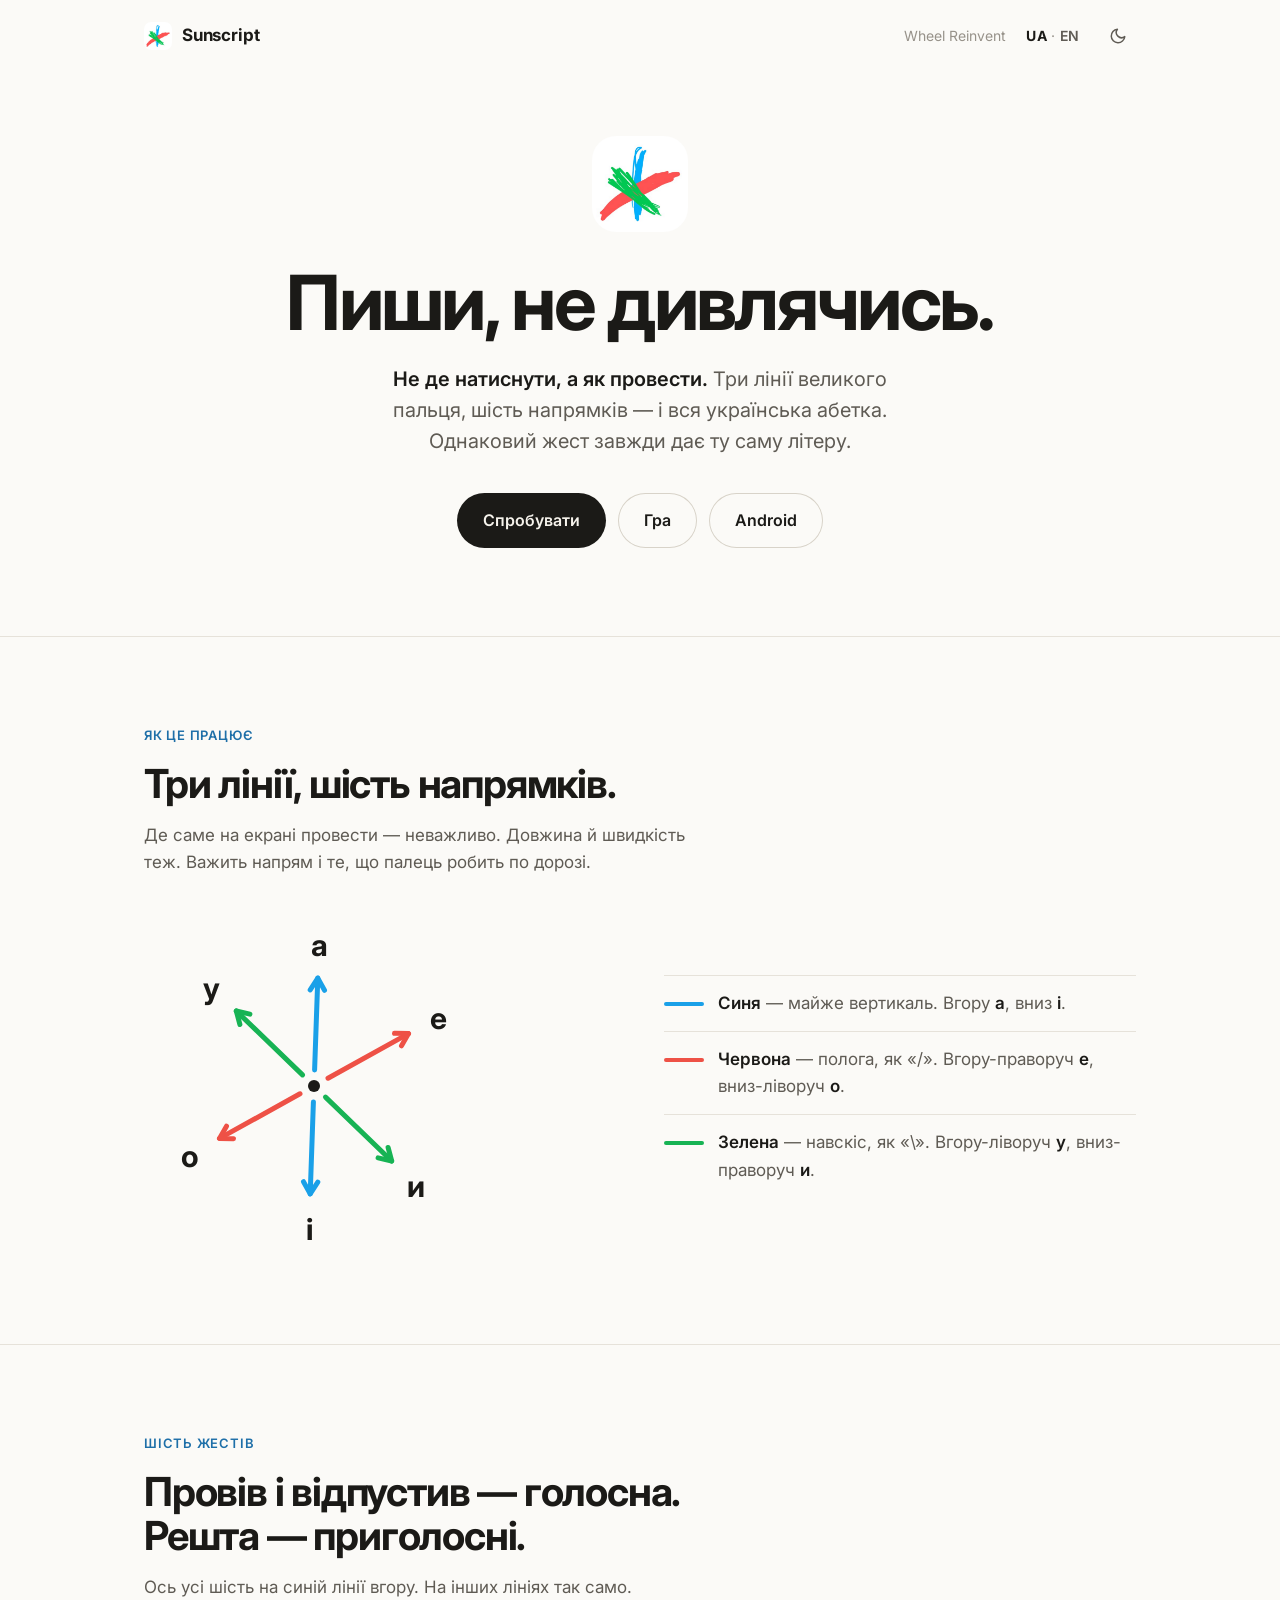
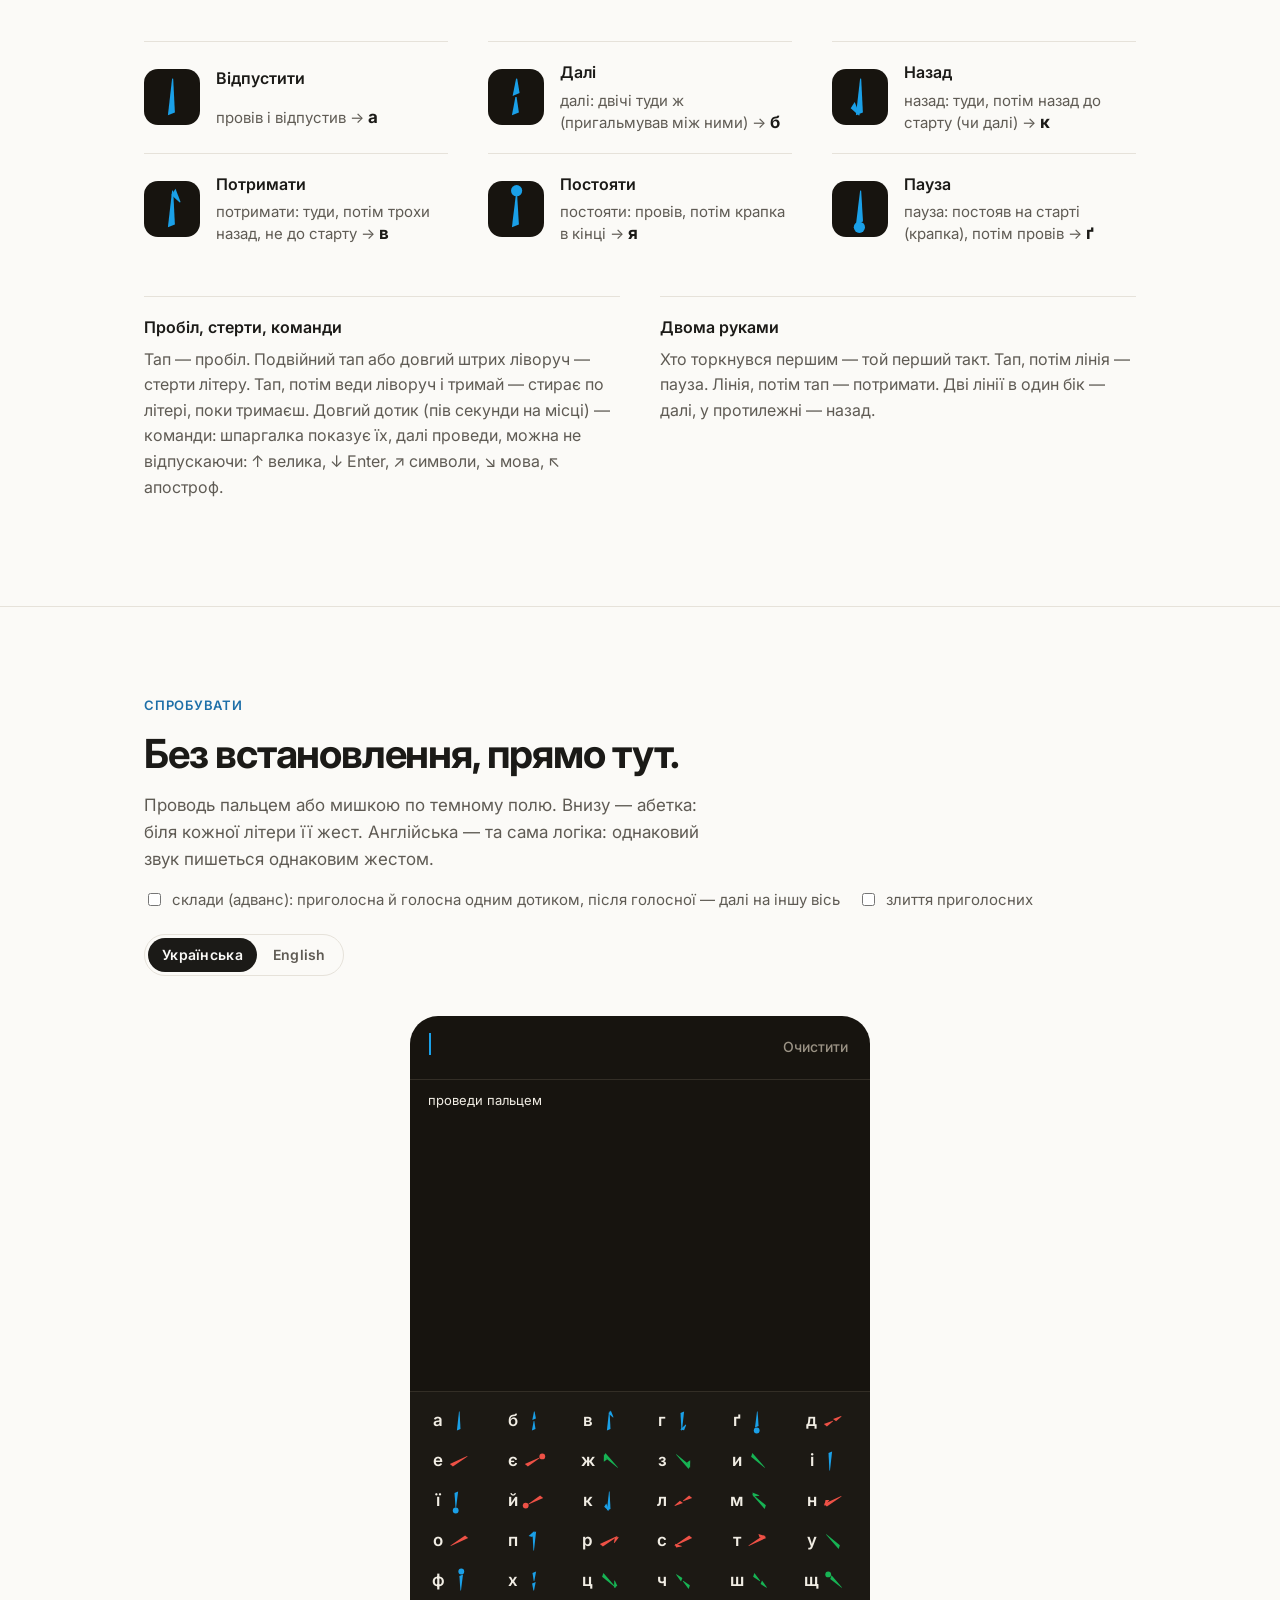
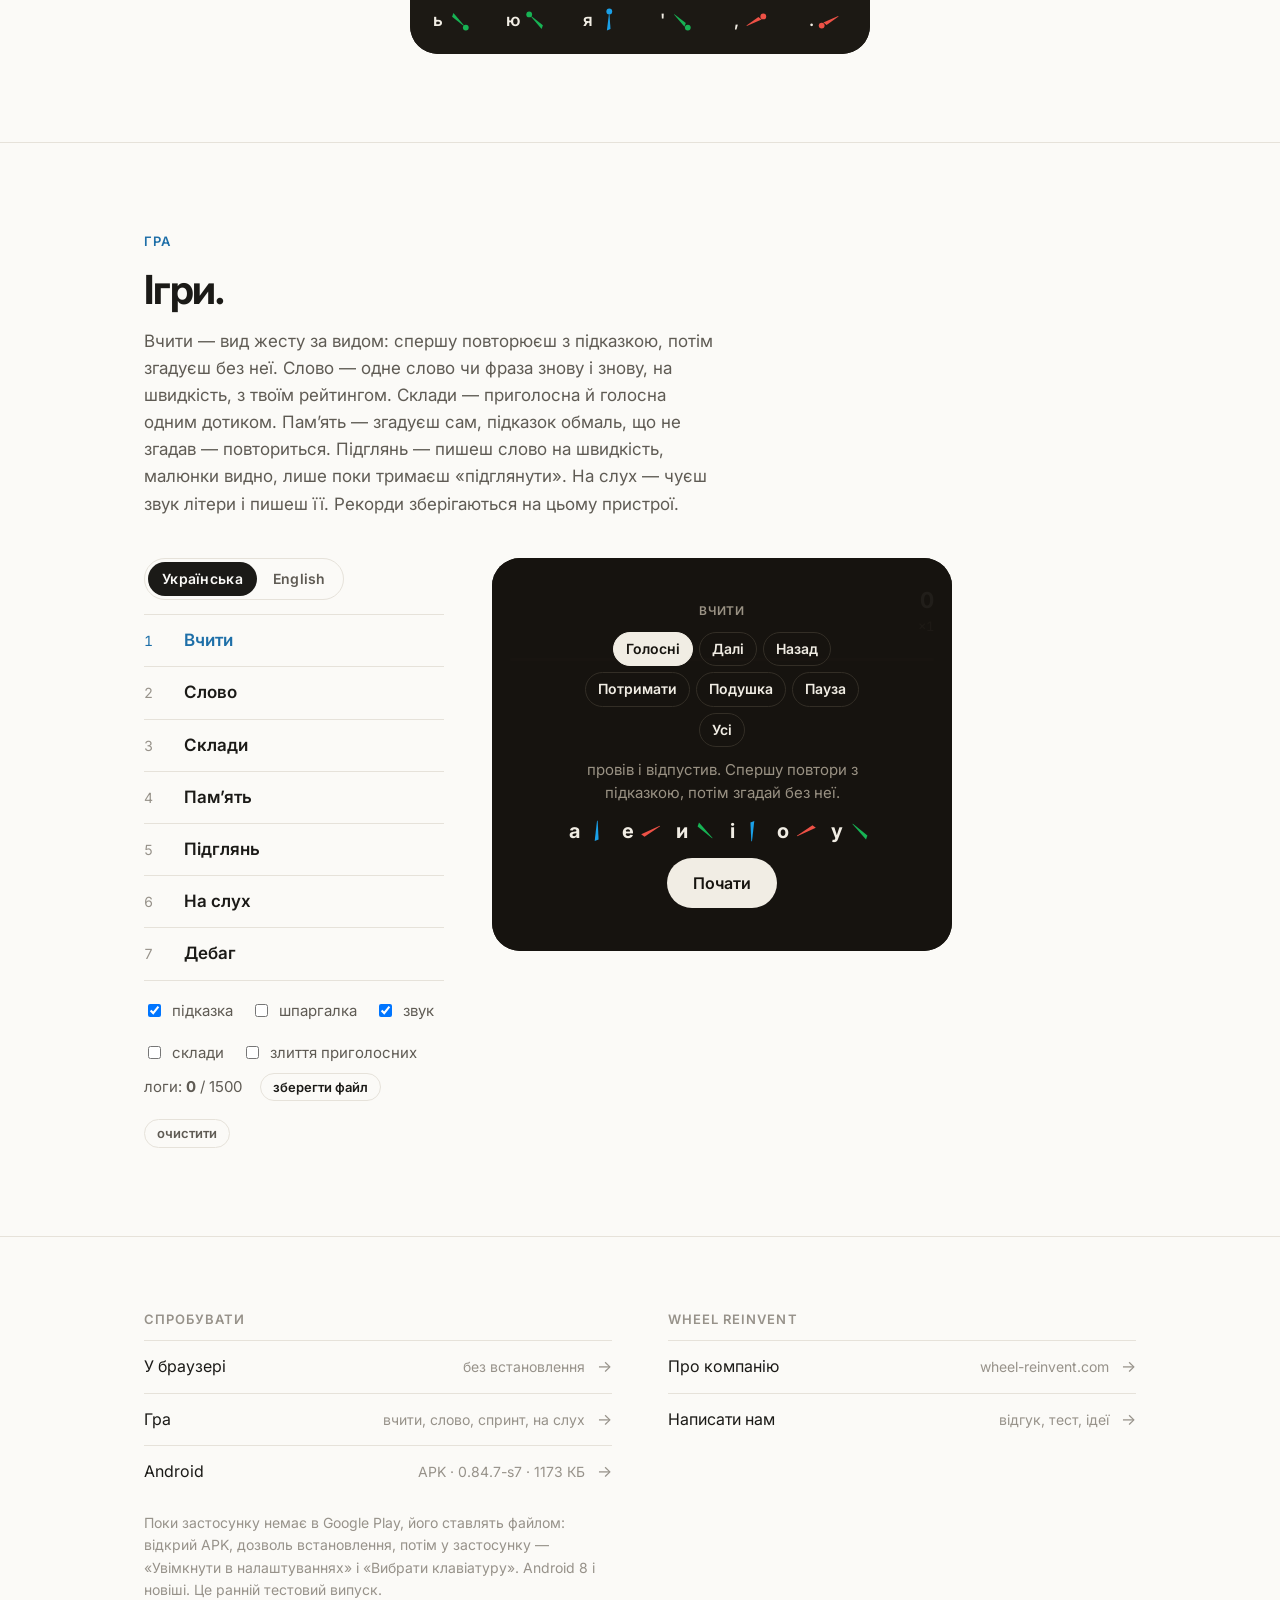
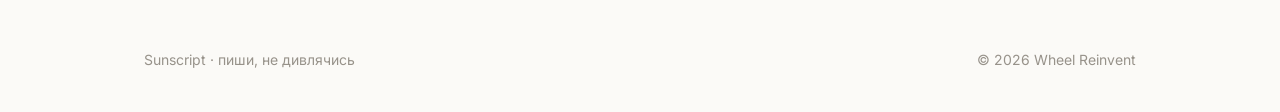
==== commit 9e5d5c99: "Sunscript 0.84.7 Co-Authored-By: Claude Opus 5.5 <noreply@anthropic.com> Claude-Session: https://cla" ====
--- a/sunscript/index.html
+++ b/sunscript/index.html
@@ -311,7 +311,7 @@
       <ul>
         <li><a href="#try">У браузері<span>без встановлення</span></a></li>
         <li><a href="#game">Гра<span>вчити, слово, спринт, на слух</span></a></li>
-        <li><a href="/sunscript/sunscript.apk">Android<span>APK · 0.80.1-s7 · 1169 КБ</span></a></li>
+        <li><a href="/sunscript/sunscript.apk">Android<span>APK · 0.84.7-s7 · 1173 КБ</span></a></li>
       </ul>
       <p class="fine">Поки застосунку немає в Google Play, його ставлять файлом: відкрий APK, дозволь встановлення, потім у застосунку — «Увімкнути в налаштуваннях» і «Вибрати клавіатуру». Android 8 і новіші. Це ранній тестовий випуск.</p>
     </div>
@@ -739,7 +739,7 @@
   function med(P){var c=ang(P[P.length-1][0]-P[0][0],P[P.length-1][1]-P[0][1]);var q=steps(P);if(q.length<2)return c;var v=[];for(var i=1;i<q.length;i++)v.push(sd(ang(q[i][0]-q[i-1][0],q[i][1]-q[i-1][1]),c));v.sort(function(a,b){return a-b;});return (c+v[Math.floor(v.length/2)]+360)%360;}
   function dir(a,CC){CC=CC||C;var best=null,bd=1e9;for(var k in CC){var d=ad(a,CC[k]);if(d<bd){bd=d;best=k;}}return bd>HALF?null:best;}
   var PC={NE:40,U:80,NW:144,SW:216,D:265,SE:319};   // подушки: я — 80° (автор 26.10)
-  function horiz(a){return ad(a,0)<=HALF_H?1:ad(a,180)<=HALF_H?-1:0;}
+  function horiz(a){return ad(a,0)<=HALF_H?1:(a>=166&&a<=200)?-1:0;}   // ← стерти 166–200° (як у клавіатурі, 0.81.2)
   function rest(P){var n=P.length,k=n-1;for(var c=n-2;c>=0;c--){var ok=true;for(var j=c+1;j<n;j++)if(Math.hypot(P[j][0]-P[c][0],P[j][1]-P[c][1])>SLOP){ok=false;break;}if(ok)k=c;else break;}return k;}
   function gtime(P){return P[rest(P)][2]-P[0][2];}
   function depth(P){var end=gtime(P);var T=P.map(function(p){return p[2]-P[0][2];}),S=[0];for(var i=1;i<P.length;i++)S.push(S[i-1]+Math.hypot(P[i][0]-P[i-1][0],P[i][1]-P[i-1][1]));var W=end/SMOOTH;if(W<=0)return 1;
@@ -1026,7 +1026,8 @@
     {name:'Назад', k:['<'], add:"п т ж к н '", about:'туди й назад до старту'},
     {name:'Потримати', k:['H'], add:'в р ц г с ,', about:'туди й трохи назад, не до старту'},
     {name:'Подушка', k:['*'], add:'я є ь ї й ю', about:'проведи подушечкою пальця', touchOnly:true},
-    {name:'Пауза', k:['P'], add:"ґ . щ ф , '", about:'постій на старті (крапка), потім веди'}
+    {name:'Пауза', k:['P'], add:"ґ . щ ф , '", about:'постій на старті (крапка), потім веди'},
+    {name:'Усі', all:true, k:[], add:'', about:'усі літери впереміш, без кінця — підказка лише після помилок'}
   ];
   var GROUPS_EN=[
     {name:'Голосні', k:[''], add:'a e y i o u', about:'провів і відпустив'},
@@ -1034,7 +1035,8 @@
     {name:'Назад', k:['<'], add:"p t j k n '", about:'туди й назад до старту'},
     {name:'Потримати', k:['H'], add:'v r ? h s ,', about:'туди й трохи назад, не до старту'},
     {name:'Подушка', k:['*'], add:'w - q', about:'проведи подушечкою пальця', touchOnly:true},
-    {name:'Пауза', k:['P'], add:'g z ! f m .', about:'постій на старті (крапка), потім веди'}
+    {name:'Пауза', k:['P'], add:'g z ! f m .', about:'постій на старті (крапка), потім веди'},
+    {name:'Усі', all:true, k:[], add:'', about:'усі літери впереміш, без кінця — підказка лише після помилок'}
   ];
   var MODES=[
     {id:'learn', name:'Вчити', about:'вибери вид жесту: спершу повтори з підказкою, потім згадай без неї'},
@@ -1209,7 +1211,7 @@
       if(window.innerWidth<=860){ var r=el.box.getBoundingClientRect(); if(r.top>window.innerHeight*0.5||r.top<0) el.box.scrollIntoView({behavior:'smooth',block:'start'}); } }); });
   }
   function usable(g){ return !(g.touchOnly&&!touchy); }
-  function allLetters(){ var all=[]; GROUPS.forEach(function(g){ if(usable(g)) all=all.concat(g.add.split(' ')); }); return all; }
+  function allLetters(){ var all=[]; GROUPS.forEach(function(g){ if(usable(g)&&!g.all) all=all.concat(g.add.split(' ')); }); return all; }
   function allowedMap(){ var a={' ':1}; allLetters().forEach(function(c){a[c]=1;}); return a; }
   function shuffle(a){ for(var i=a.length-1;i>0;i--){ var j=Math.floor(Math.random()*(i+1)), t=a[i]; a[i]=a[j]; a[j]=t; } return a; }
   // Статистика по літерах (усі режими): скільки разів просили і скільки помилився — Спринт частіше дає слабкі.
@@ -1222,6 +1224,9 @@
     if(m==='mem') return memDeck();
     if(m==='ear'){ var allE=allLetters(), outE=[], lastE=''; for(var nE=0;nE<20;nE++){ var cE; do{ cE=allE[Math.floor(Math.random()*allE.length)]; }while(cE===lastE); lastE=cE; outE.push({w:cE,hint:false}); } return outE; }
     // Вчити: спершу повтори кожну літеру групи з підказкою, потім згадай без неї (іноді — літери з інших груп)
+    // «Усі» (28.10): усі літери впереміш, без розминки з підказкою
+    if(GROUPS[grp].all){ var allA=allLetters(), outA=[], lastA=''; for(var nA=0;nA<400;nA++){   // «без кінця»: 400 поспіль
+      var cA; do{ cA=allA[Math.floor(Math.random()*allA.length)]; }while(cA===lastA); lastA=cA; outA.push({w:cA,hint:false}); } return outA; }
     var g=GROUPS[grp], fresh=g.add.split(' '), old=[]; GROUPS.forEach(function(x,j){ if(j!==grp && usable(x)) old=old.concat(x.add.split(' ')); });
     var learn=shuffle(fresh.slice()).concat(shuffle(fresh.slice()).slice(0,2)), raw=[], last='';
     for(var k=0;k<12;k++){ var src=(old.length && Math.random()<0.25)? old : fresh, c; do{ c=src[Math.floor(Math.random()*src.length)]; }while(c===last && src.length>1); last=c; raw.push(c); }
@@ -1235,7 +1240,7 @@
     if(m==='learn'){ var g=GROUPS[grp];
       h+='<div class="row chips">'+GROUPS.map(function(x,j){ var b=prog.best['learn'+j]; return chip(esc(x.name)+(b&&b.stars?' '+'★★★'.slice(0,b.stars):''), j===grp, 'data-grp="'+j+'"'); }).join('')+'</div>'+
         '<p>'+esc(g.about)+'. Спершу повтори з підказкою, потім згадай без неї.</p>'+
-        '<div class="row">'+g.add.split(' ').map(function(c){ var w=whereOf(c,KB); return w?'<span style="display:inline-flex;align-items:center;gap:2px;font:700 20px var(--sans)">'+esc(c)+glyph(w.d,w.k,30)+'</span>':''; }).join(' ')+'</div>'+
+        '<div class="row">'+(g.all?allLetters():g.add.split(' ')).map(function(c){ var w=whereOf(c,KB); return w?'<span style="display:inline-flex;align-items:center;gap:2px;font:700 20px var(--sans)">'+esc(c)+glyph(w.d,w.k,30)+'</span>':''; }).join(' ')+'</div>'+
         (g.touchOnly&&!touchy?'<p>Подушка потребує ширини дотику — мишка її не передає; спробуй з телефона.</p>':''); }
     else if(m==='word'){
       h+='<div class="row chips">'+chip('слово',!wordPhrase,'data-phr="0"')+chip('фраза',wordPhrase,'data-phr="1"')+'</div>'+
@@ -1525,7 +1530,7 @@
   function logUI(n){ var c=document.getElementById('logCount'); if(c) c.textContent=n; }
   // На сайті (без застосунку) — зберегти файлом через можливість «downloads» сторінки або звичайним завантаженням.
   var DL=null; if(!APP && window.claude && window.claude.use){ window.claude.use('downloads').then(function(d){ DL=d; }).catch(function(){}); }
-  function logJSON(){ return JSON.stringify({app:'sunscript', version:'0.80.1-s7', site:!APP, attempts:logLoad()}); }
+  function logJSON(){ return JSON.stringify({app:'sunscript', version:'0.84.7-s7', site:!APP, attempts:logLoad()}); }
   function saveSite(){ var a=logLoad(); if(!a.length) return; var name='sunscript-log-'+new Date().toISOString().slice(0,16).replace(/[-:T]/g,'')+'.json';
     if(DL){ DL.save({filename:name, data:logJSON()}).catch(function(){}); return; }
     try{ var url=URL.createObjectURL(new Blob([logJSON()],{type:'application/json'})), l=document.createElement('a'); l.href=url; l.download=name; document.body.appendChild(l); l.click(); setTimeout(function(){ URL.revokeObjectURL(url); l.remove(); },1000); }catch(e){} }
@@ -1540,8 +1545,8 @@
     var box=document.createElement('div'); box.className='opts'; box.style.marginTop='8px'; box.style.alignItems='center';
     box.innerHTML='<span>логи: <b id="logCount">0</b> / '+LOG_MAX+'</span><button type="button" class="nextw" id="logSend" style="color:var(--ink);border-color:var(--line)">надіслати</button><button type="button" class="nextw" id="logSave" style="color:var(--ink);border-color:var(--line)">зберегти файл</button><button type="button" class="nextw" id="logClear" style="color:var(--ink-2);border-color:var(--line)">очистити</button>';
     el.optHint.closest('.opts').after(box); logUI(logLoad().length);
-    document.getElementById('logSend').onclick=function(){ var a=logLoad(); if(!a.length) return; APP.share(JSON.stringify({app:'sunscript', version:'0.80.1-s7', attempts:a})); };
-    document.getElementById('logSave').onclick=function(){ var a=logLoad(); if(!a.length) return; if(APP.save) APP.save(JSON.stringify({app:'sunscript', version:'0.80.1-s7', attempts:a})); };
+    document.getElementById('logSend').onclick=function(){ var a=logLoad(); if(!a.length) return; APP.share(JSON.stringify({app:'sunscript', version:'0.84.7-s7', attempts:a})); };
+    document.getElementById('logSave').onclick=function(){ var a=logLoad(); if(!a.length) return; if(APP.save) APP.save(JSON.stringify({app:'sunscript', version:'0.84.7-s7', attempts:a})); };
     document.getElementById('logClear').onclick=function(){ if(confirm('Стерти всі збережені логи?')){ logSave([]); logUI(0); } };
   }
   renderLevels(); intro();
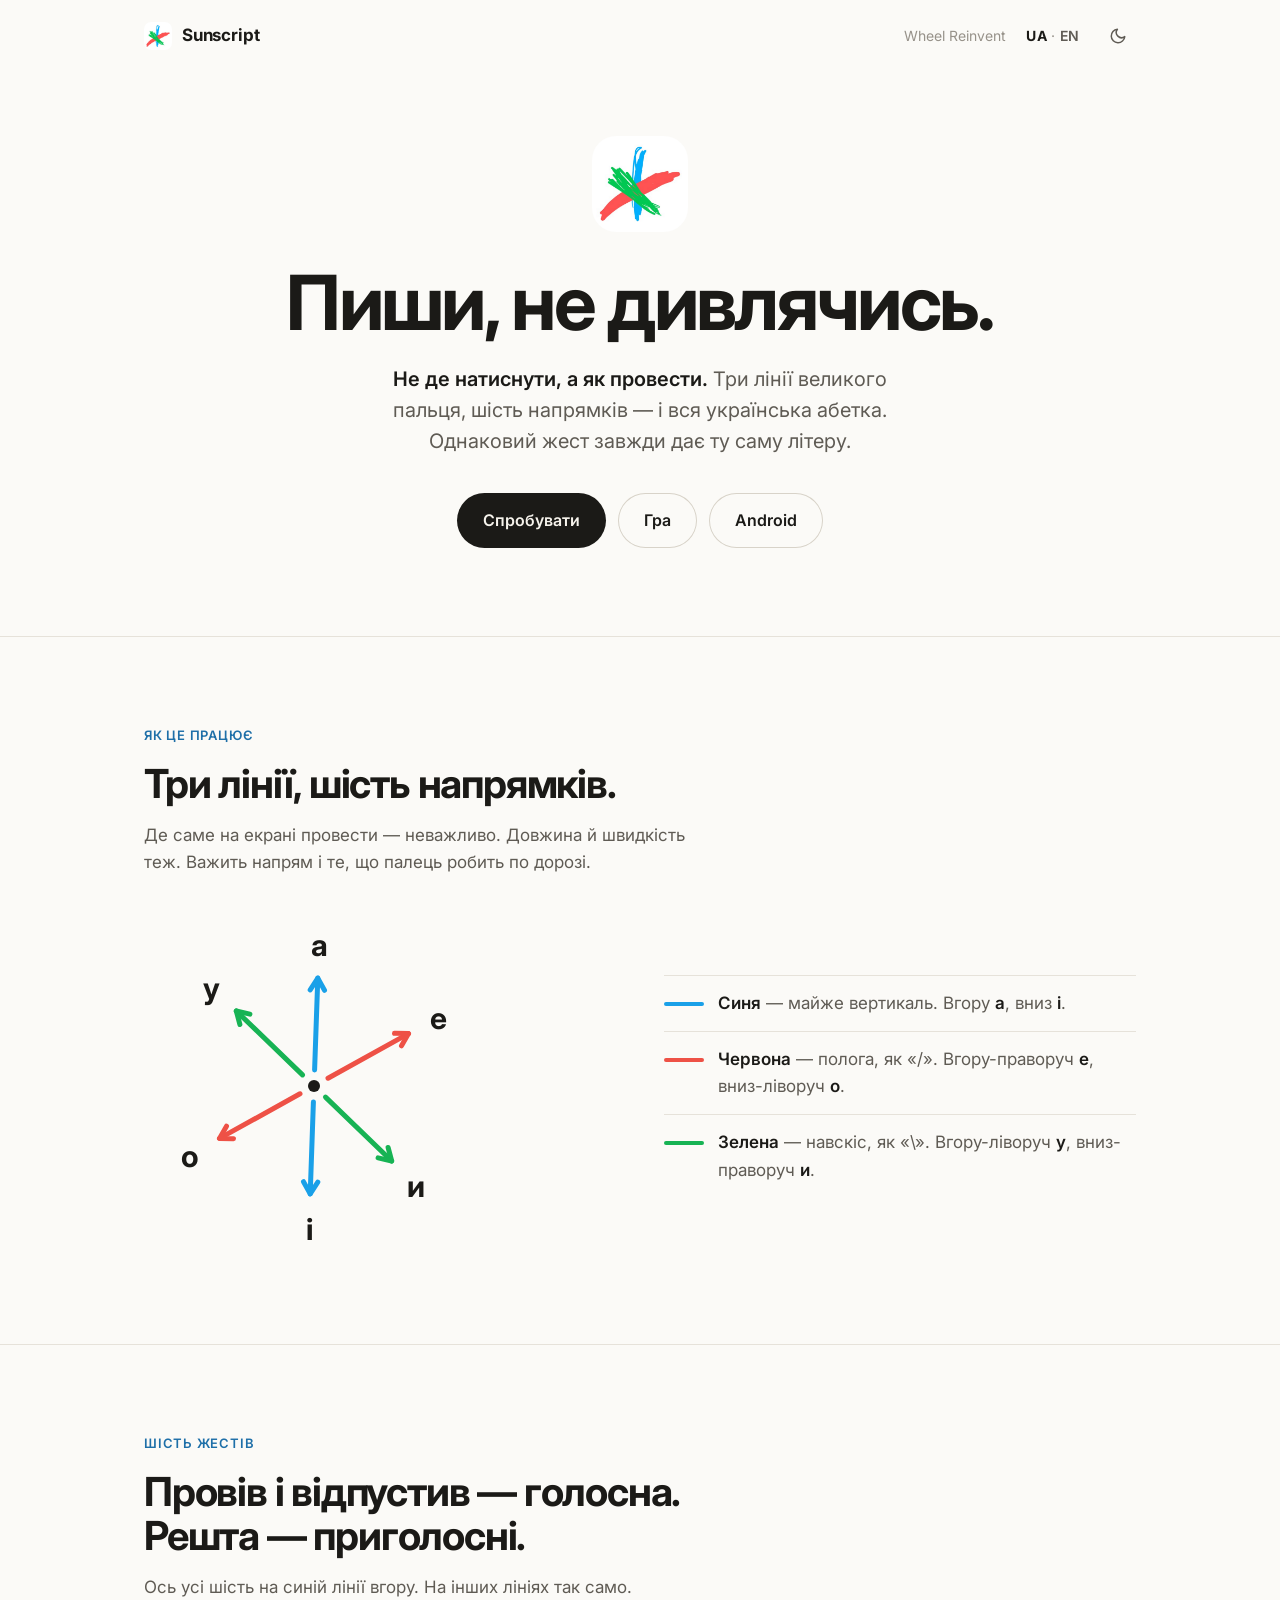
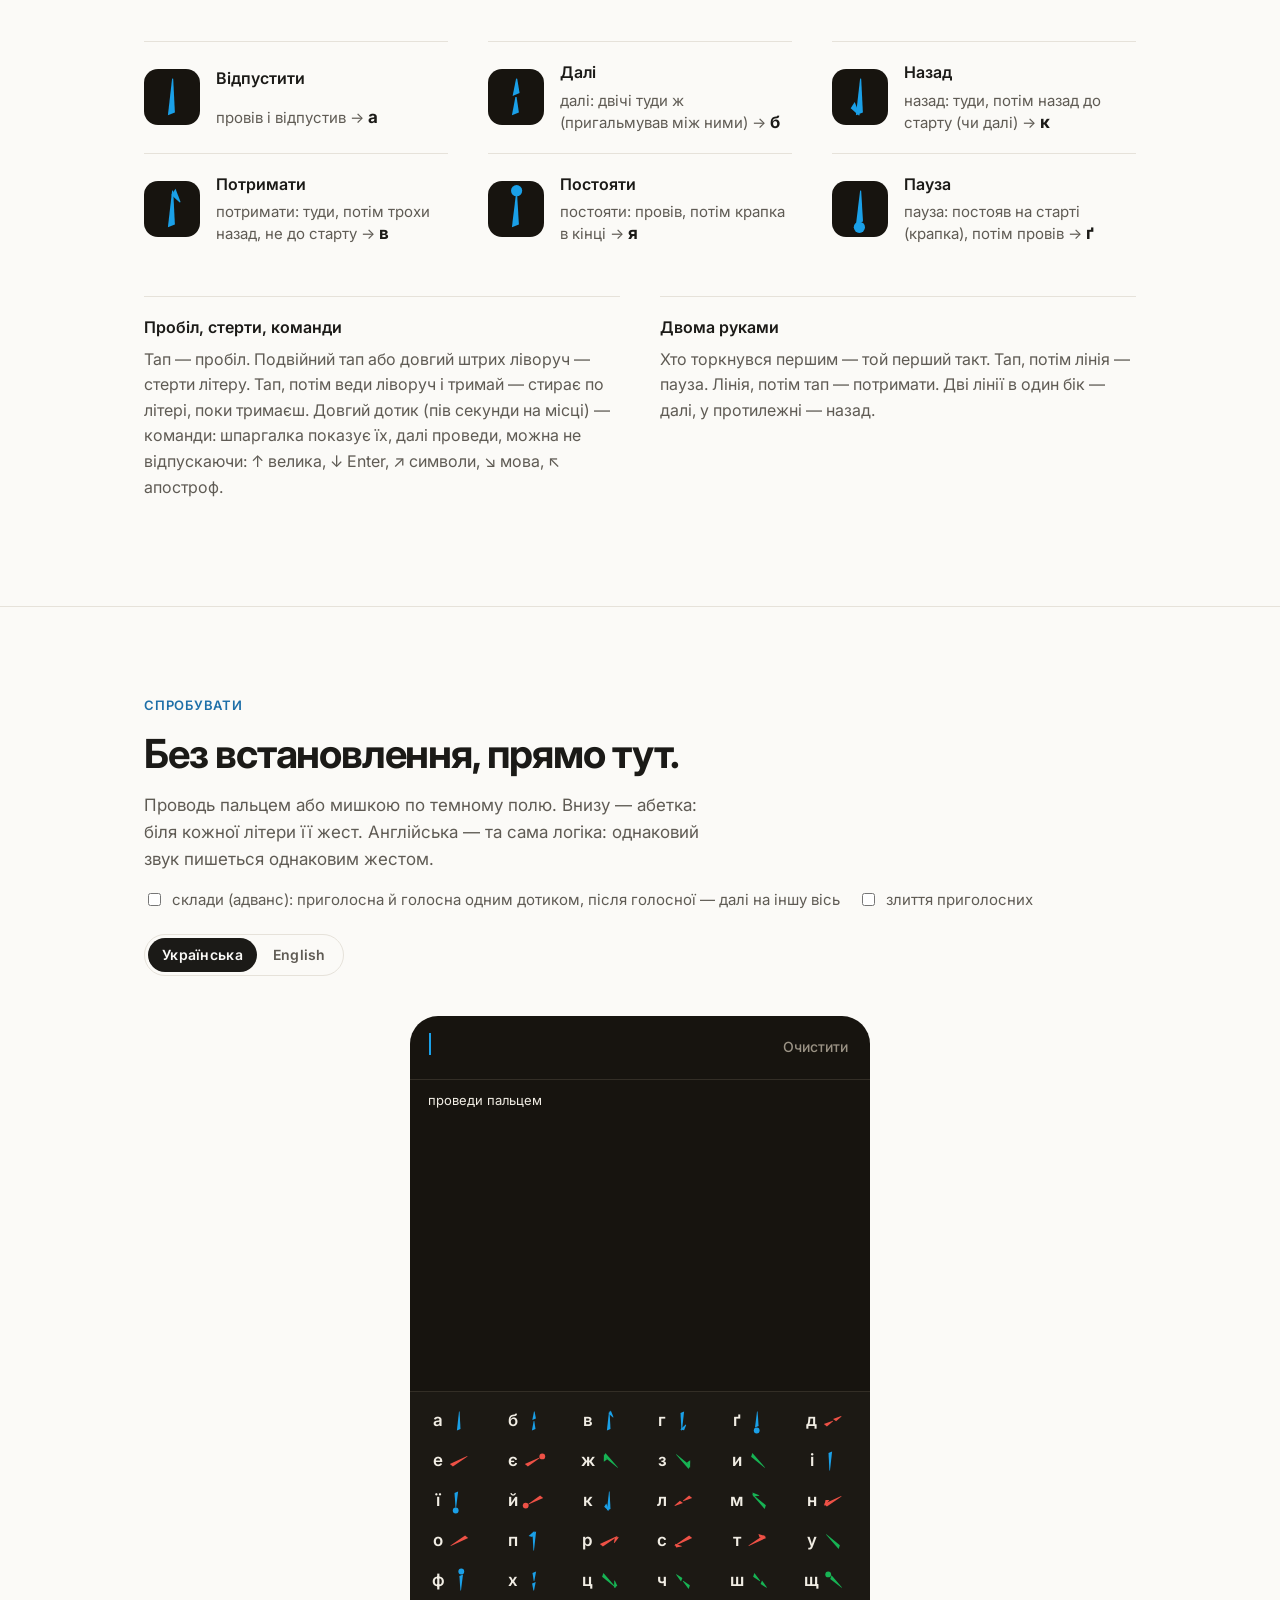
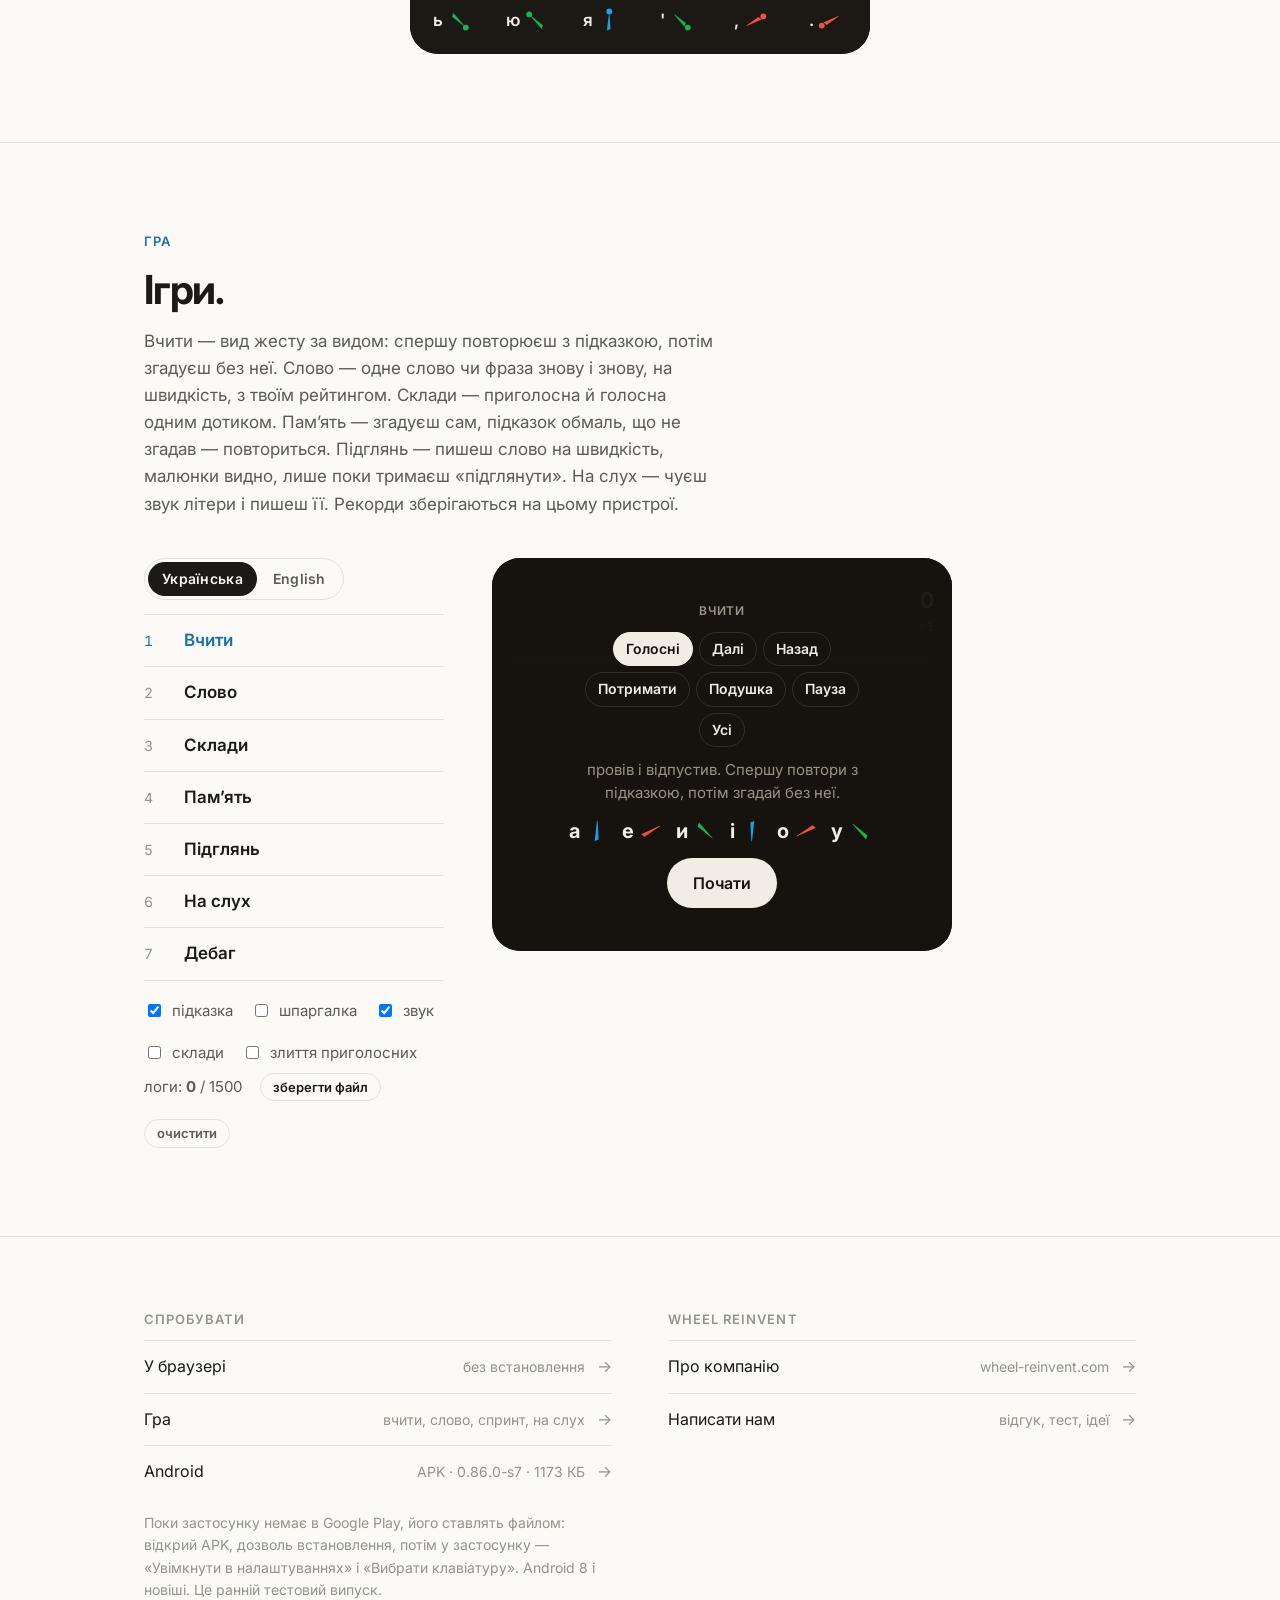
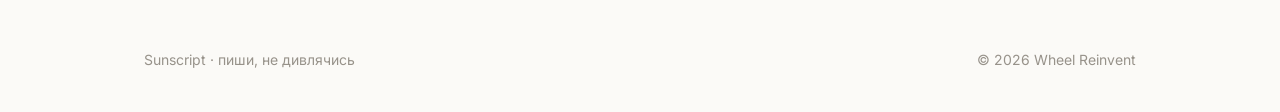
==== commit dbc3c171: "Sunscript 0.86.0 Co-Authored-By: Claude Opus 5.5 <noreply@anthropic.com> Claude-Session: https://cla" ====
--- a/sunscript/index.html
+++ b/sunscript/index.html
@@ -311,7 +311,7 @@
       <ul>
         <li><a href="#try">У браузері<span>без встановлення</span></a></li>
         <li><a href="#game">Гра<span>вчити, слово, спринт, на слух</span></a></li>
-        <li><a href="/sunscript/sunscript.apk">Android<span>APK · 0.84.7-s7 · 1173 КБ</span></a></li>
+        <li><a href="/sunscript/sunscript.apk">Android<span>APK · 0.86.0-s7 · 1173 КБ</span></a></li>
       </ul>
       <p class="fine">Поки застосунку немає в Google Play, його ставлять файлом: відкрий APK, дозволь встановлення, потім у застосунку — «Увімкнути в налаштуваннях» і «Вибрати клавіатуру». Android 8 і новіші. Це ранній тестовий випуск.</p>
     </div>
@@ -683,7 +683,8 @@
   var SLOP=8, V0=50, VWIN=50, TURN=40, MIN_SEG=12, TAPZ=3, HALF=22, C={NE:40,U:92,NW:144,SW:216,D:265,SE:319};
   function dist(a,b){return Math.hypot(a.x-b.x,a.y-b.y);}
   function ad(a,b){var d=Math.abs(a-b)%360;return d>180?360-d:d;}
-  function dirOf(a){var best=null,bd=1e9;for(var k in C){var d=ad(a,C[k]);if(d<bd){bd=d;best=k;}}return bd>HALF?null:best;}
+  function dirOf(a){if(a>C.D+HALF&&a<350)return 'SE';   // ↘ ширша (як Simple.dir у клавіатурі, 0.86.0)
+    var best=null,bd=1e9;for(var k in C){var d=ad(a,C[k]);if(d<bd){bd=d;best=k;}}return bd>HALF?null:best;}
   function moves(p){var out=[],moving=false,anchor=0,start=0;
     function v(i){var j=i;while(j>0&&p[i].t-p[j].t<VWIN)j--;var dt=p[i].t-p[j].t;return dt>0?dist(p[i],p[j])/dt*1000:0;}
     for(var i=0;i<p.length;i++){ if(!moving){ if(dist(p[i],p[anchor])>SLOP){moving=true;start=Math.max(anchor,i-1);} }
@@ -737,7 +738,8 @@
   function far(P){var m=0;P.forEach(function(p){m=Math.max(m,Math.hypot(p[0]-P[0][0],p[1]-P[0][1]));});return m;}
   function steps(P){var q=[P[0]];for(var i=1;i<P.length;i++){var a=P[i-1],b=P[i];for(;;){var l=q[q.length-1];if(Math.hypot(b[0]-l[0],b[1]-l[1])<STEP)break;var dx=b[0]-a[0],dy=b[1]-a[1],fx=a[0]-l[0],fy=a[1]-l[1];var A=dx*dx+dy*dy,B=2*(fx*dx+fy*dy),Cc=fx*fx+fy*fy-STEP*STEP;var t=(-B+Math.sqrt(Math.max(0,B*B-4*A*Cc)))/(2*A);var np=[a[0]+dx*t,a[1]+dy*t];q.push(np);a=np;}}return q;}
   function med(P){var c=ang(P[P.length-1][0]-P[0][0],P[P.length-1][1]-P[0][1]);var q=steps(P);if(q.length<2)return c;var v=[];for(var i=1;i<q.length;i++)v.push(sd(ang(q[i][0]-q[i-1][0],q[i][1]-q[i-1][1]),c));v.sort(function(a,b){return a-b;});return (c+v[Math.floor(v.length/2)]+360)%360;}
-  function dir(a,CC){CC=CC||C;var best=null,bd=1e9;for(var k in CC){var d=ad(a,CC[k]);if(d<bd){bd=d;best=k;}}return bd>HALF?null:best;}
+  function dir(a,CC){if(!CC&&a>C.D+HALF&&a<360-HALF_H)return 'SE';   // ↘ ширша: 287–350° (як у клавіатурі, 0.86.0)
+    CC=CC||C;var best=null,bd=1e9;for(var k in CC){var d=ad(a,CC[k]);if(d<bd){bd=d;best=k;}}return bd>HALF?null:best;}
   var PC={NE:40,U:80,NW:144,SW:216,D:265,SE:319};   // подушки: я — 80° (автор 26.10)
   function horiz(a){return ad(a,0)<=HALF_H?1:(a>=166&&a<=200)?-1:0;}   // ← стерти 166–200° (як у клавіатурі, 0.81.2)
   function rest(P){var n=P.length,k=n-1;for(var c=n-2;c>=0;c--){var ok=true;for(var j=c+1;j<n;j++)if(Math.hypot(P[j][0]-P[c][0],P[j][1]-P[c][1])>SLOP){ok=false;break;}if(ok)k=c;else break;}return k;}
@@ -1530,7 +1532,7 @@
   function logUI(n){ var c=document.getElementById('logCount'); if(c) c.textContent=n; }
   // На сайті (без застосунку) — зберегти файлом через можливість «downloads» сторінки або звичайним завантаженням.
   var DL=null; if(!APP && window.claude && window.claude.use){ window.claude.use('downloads').then(function(d){ DL=d; }).catch(function(){}); }
-  function logJSON(){ return JSON.stringify({app:'sunscript', version:'0.84.7-s7', site:!APP, attempts:logLoad()}); }
+  function logJSON(){ return JSON.stringify({app:'sunscript', version:'0.86.0-s7', site:!APP, attempts:logLoad()}); }
   function saveSite(){ var a=logLoad(); if(!a.length) return; var name='sunscript-log-'+new Date().toISOString().slice(0,16).replace(/[-:T]/g,'')+'.json';
     if(DL){ DL.save({filename:name, data:logJSON()}).catch(function(){}); return; }
     try{ var url=URL.createObjectURL(new Blob([logJSON()],{type:'application/json'})), l=document.createElement('a'); l.href=url; l.download=name; document.body.appendChild(l); l.click(); setTimeout(function(){ URL.revokeObjectURL(url); l.remove(); },1000); }catch(e){} }
@@ -1545,8 +1547,8 @@
     var box=document.createElement('div'); box.className='opts'; box.style.marginTop='8px'; box.style.alignItems='center';
     box.innerHTML='<span>логи: <b id="logCount">0</b> / '+LOG_MAX+'</span><button type="button" class="nextw" id="logSend" style="color:var(--ink);border-color:var(--line)">надіслати</button><button type="button" class="nextw" id="logSave" style="color:var(--ink);border-color:var(--line)">зберегти файл</button><button type="button" class="nextw" id="logClear" style="color:var(--ink-2);border-color:var(--line)">очистити</button>';
     el.optHint.closest('.opts').after(box); logUI(logLoad().length);
-    document.getElementById('logSend').onclick=function(){ var a=logLoad(); if(!a.length) return; APP.share(JSON.stringify({app:'sunscript', version:'0.84.7-s7', attempts:a})); };
-    document.getElementById('logSave').onclick=function(){ var a=logLoad(); if(!a.length) return; if(APP.save) APP.save(JSON.stringify({app:'sunscript', version:'0.84.7-s7', attempts:a})); };
+    document.getElementById('logSend').onclick=function(){ var a=logLoad(); if(!a.length) return; APP.share(JSON.stringify({app:'sunscript', version:'0.86.0-s7', attempts:a})); };
+    document.getElementById('logSave').onclick=function(){ var a=logLoad(); if(!a.length) return; if(APP.save) APP.save(JSON.stringify({app:'sunscript', version:'0.86.0-s7', attempts:a})); };
     document.getElementById('logClear').onclick=function(){ if(confirm('Стерти всі збережені логи?')){ logSave([]); logUI(0); } };
   }
   renderLevels(); intro();
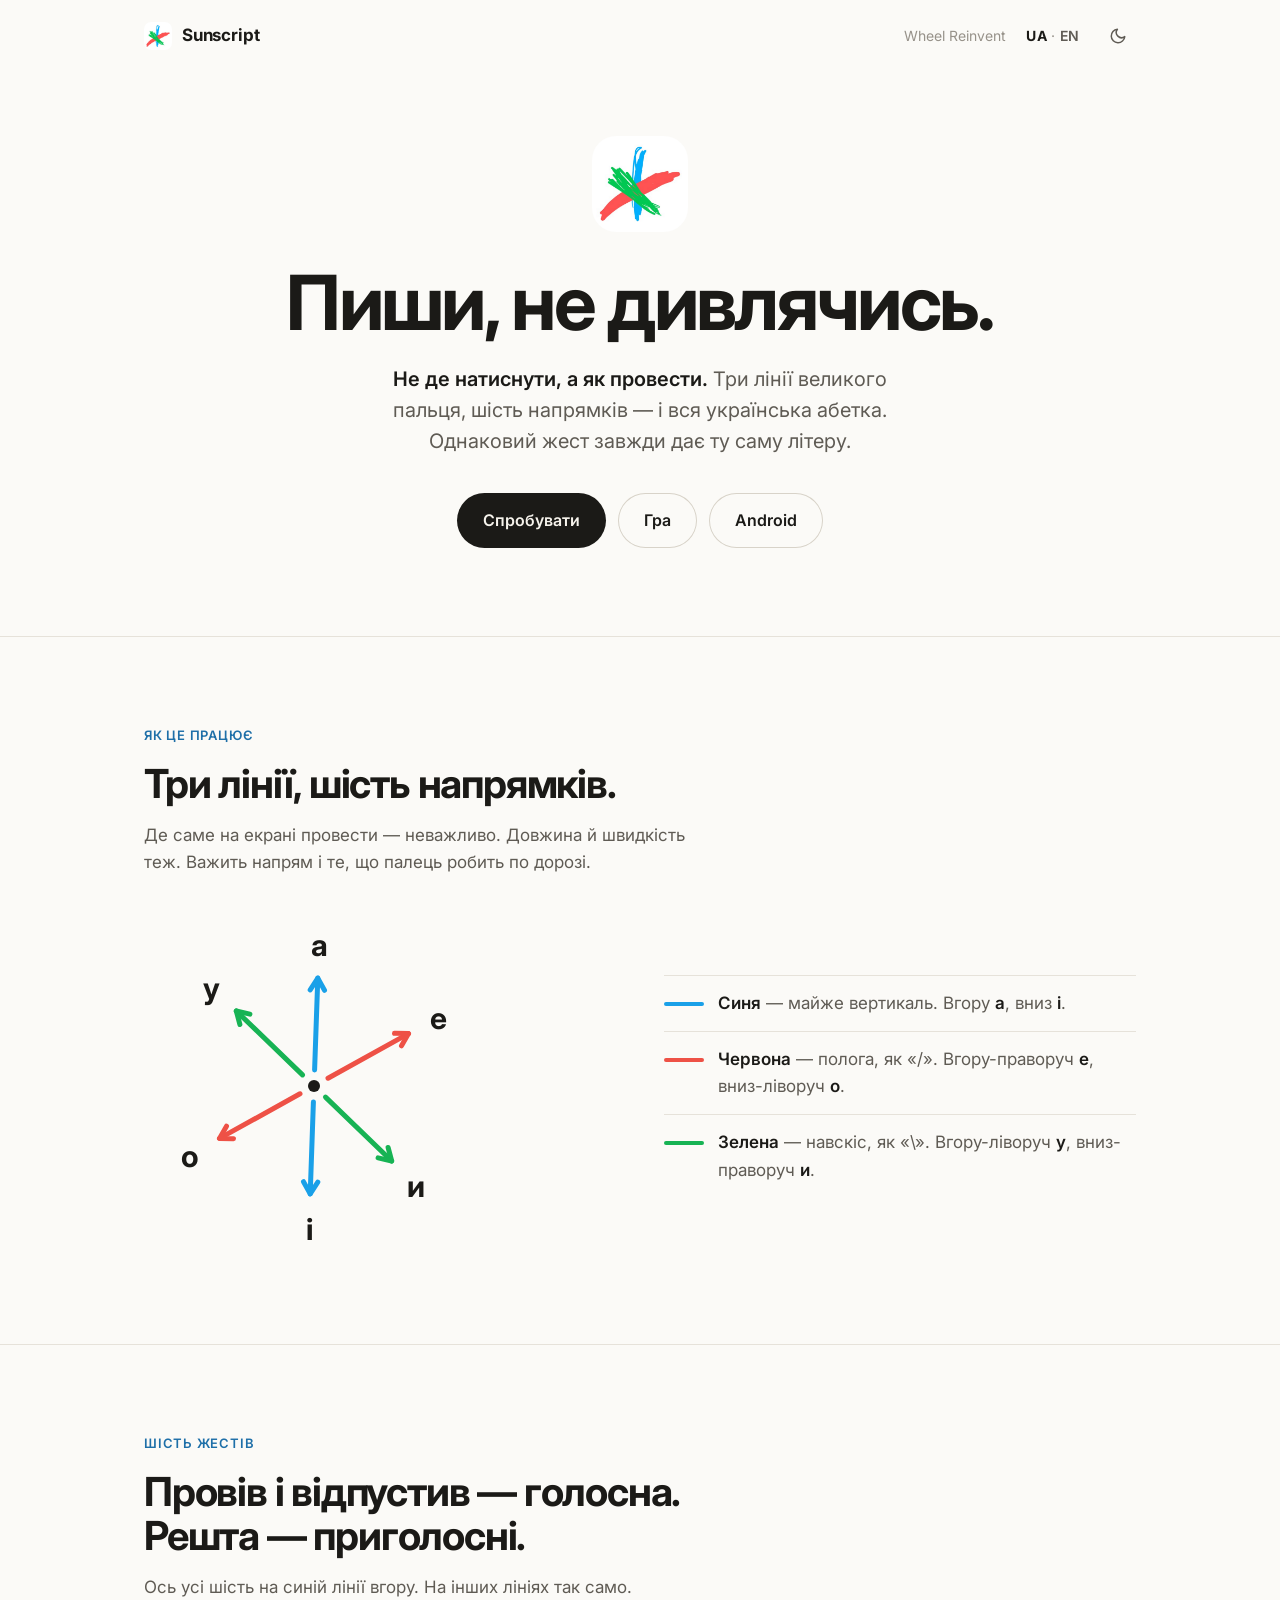
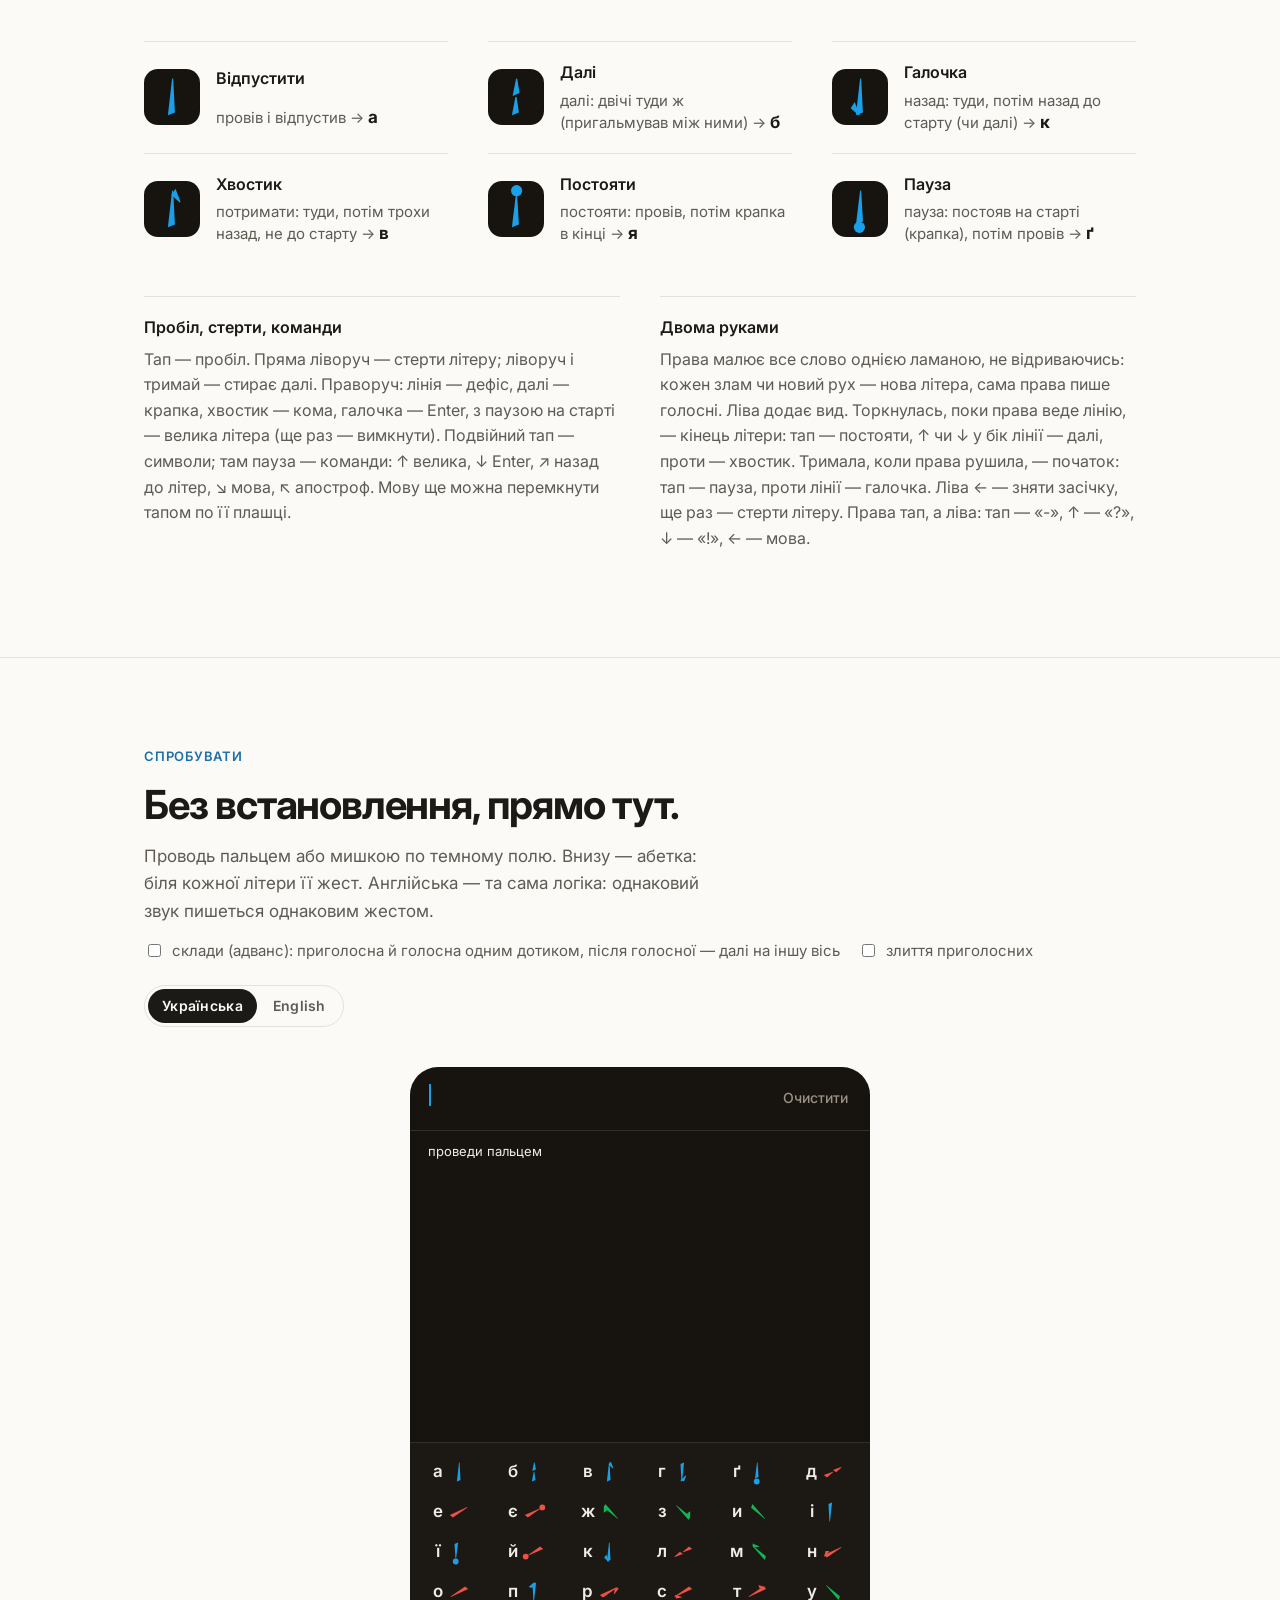
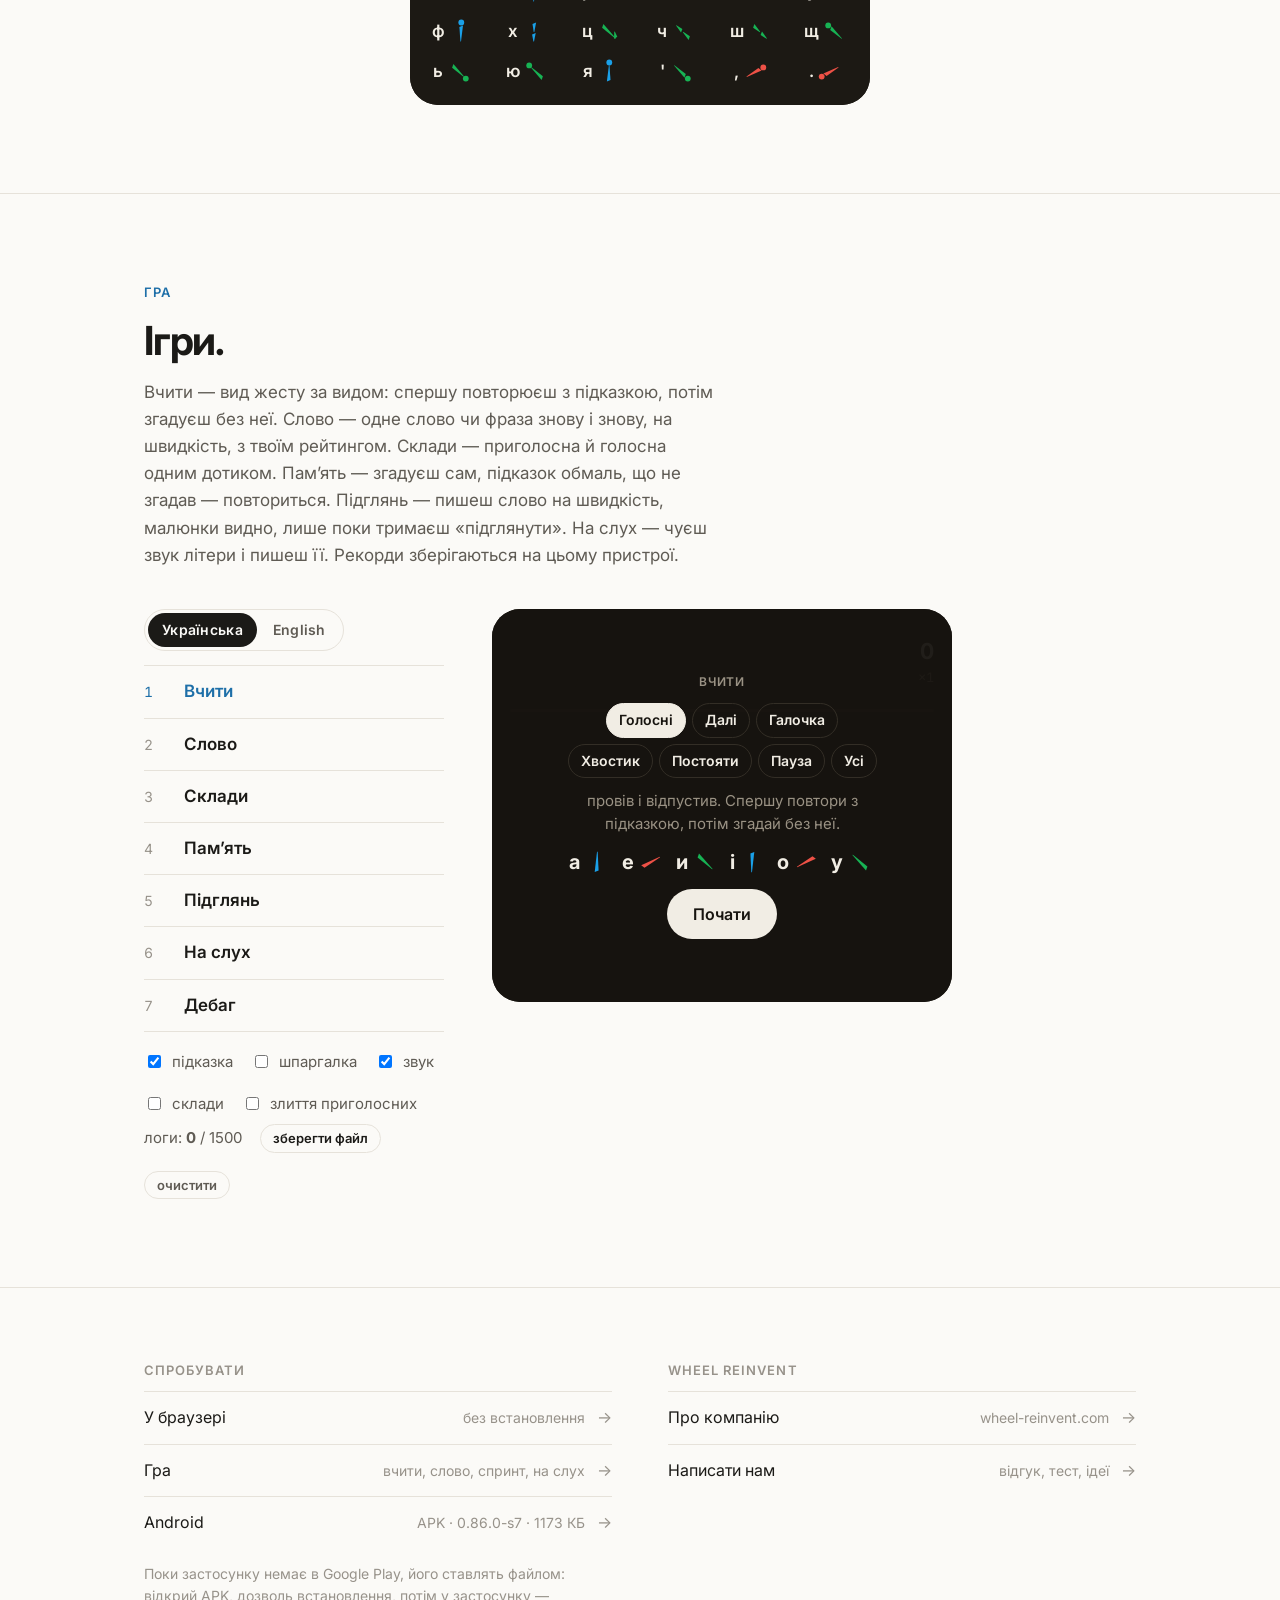
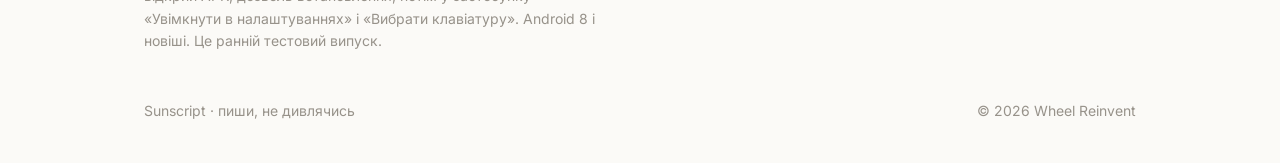
==== commit 4313a7a4: "Sunscript: довідка й пісочниця як у клавіатурі 0.86.0 (шифт → з паузою, символи подвійним тапом, гор" ====
--- a/sunscript/index.html
+++ b/sunscript/index.html
@@ -256,8 +256,8 @@
     <p class="lead">Ось усі шість на синій лінії вгору. На інших лініях так само.</p>
     <div class="kinds" id="kinds"></div>
     <div class="pair">
-      <div><h3>Пробіл, стерти, команди</h3><p>Тап — пробіл. Подвійний тап або довгий штрих ліворуч — стерти літеру. Тап, потім веди ліворуч і тримай — стирає по літері, поки тримаєш. Довгий дотик (пів секунди на місці) — команди: шпаргалка показує їх, далі проведи, можна не відпускаючи: ↑ велика, ↓ Enter, ↗ символи, ↘ мова, ↖ апостроф.</p></div>
-      <div><h3>Двома руками</h3><p>Хто торкнувся першим — той перший такт. Тап, потім лінія — пауза. Лінія, потім тап — потримати. Дві лінії в один бік — далі, у протилежні — назад.</p></div>
+      <div><h3>Пробіл, стерти, команди</h3><p>Тап — пробіл. Пряма ліворуч — стерти літеру; ліворуч і тримай — стирає далі. Праворуч: лінія — дефіс, далі — крапка, хвостик — кома, галочка — Enter, з паузою на старті — велика літера (ще раз — вимкнути). Подвійний тап — символи; там пауза — команди: ↑ велика, ↓ Enter, ↗ назад до літер, ↘ мова, ↖ апостроф. Мову ще можна перемкнути тапом по її плашці.</p></div>
+      <div><h3>Двома руками</h3><p>Права малює все слово однією ламаною, не відриваючись: кожен злам чи новий рух — нова літера, сама права пише голосні. Ліва додає вид. Торкнулась, поки права веде лінію, — кінець літери: тап — постояти, ↑ чи ↓ у бік лінії — далі, проти — хвостик. Тримала, коли права рушила, — початок: тап — пауза, проти лінії — галочка. Ліва ← — зняти засічку, ще раз — стерти літеру. Права тап, а ліва: тап — «-», ↑ — «?», ↓ — «!», ← — мова.</p></div>
     </div>
   </div></section>
 
@@ -643,10 +643,11 @@
 }
 // Усі режими тренажера розпізнають тим самим кодом, що й клавіатура (SIMPLE), а не старим розпізнавачем (автор 26.10: «далі не те»).
 // Горизонталь: → провів = пробіл (tap), ← провів = стерти (dbl), решта горизонталей — «?».
-function simpleResult(P){ var r=SIMPLE.recognize(P); if(r.tap) return 'tap'; if(r.chain) return r.chain.length>1?{chain:r.chain}:r.chain[0]; if(r.q) return '?';
-  if(r.h!==undefined){ if(r.k==='') return r.h?'tap':'dbl'; return '?'; } return {d:r.d,k:r.k}; }
+function simpleResult(P,full){ var r=SIMPLE.recognize(P); if(r.tap) return 'tap'; if(r.chain) return r.chain.length>1?{chain:r.chain}:r.chain[0]; if(r.q) return '?';
+  // горизонталь — як у клавіатурі: ← лінія — стерти; → (лише пісочниця, full): лінія «-», далі «.», хвостик «,», галочка Enter, пауза — шифт
+  if(r.h!==undefined){ if(!r.h&&r.k==='') return 'dbl'; return full&&r.h? {hz:r.k} : '?'; } return {d:r.d,k:r.k}; }
 function simpleChain(P){ var r=SIMPLE.recognize(P); return r.chain||null; }
-function classifyP(P){ return simpleResult(P); }   // завжди код клавіатури: LEN.on (старий розпізнавач довжин) стояв увімкненим за замовчуванням (автор 26.10: «на сайті старий зчитувач»)
+function classifyP(P,full){ return simpleResult(P,full); }   // завжди код клавіатури: LEN.on (старий розпізнавач довжин) стояв увімкненим за замовчуванням (автор 26.10: «на сайті старий зчитувач»)
 // Абетка E10: напрямок — місце в роті; далі/назад — вибухова пара; потримати/пауза — протяжна; подушка — м'якість.
 var LAY={
   // 23.10 (автор, за формою букв): ч ↔ ц («ц» — двійня «щ», «ч» схожа на «у»), ґ ↔ ф («ґ» — «г» з гачком угору).
@@ -799,7 +800,7 @@
   var ABC_SYM="1 2 3 4 5 6 7 8 9 0 . , ! ? - : ' \" ( ) [ ] { } < > @ # $ % & * _ + = /".split(' ');
   var AXC={U:'var(--axB)',D:'var(--axB)',NE:'var(--axR)',SW:'var(--axR)',NW:'var(--axG)',SE:'var(--axG)'};
   var KLABEL={'':'провів і відпустив','>':'далі: двічі туди ж (пригальмував між ними)','<':'назад: туди, потім назад до старту (чи далі)','H':'потримати: туди, потім трохи назад, не до старту','*':'постояти: провів, потім крапка в кінці','P':'пауза: постояв на старті (крапка), потім провів'};
-  var KNAME={'':'Відпустити','>':'Далі','<':'Назад','H':'Потримати','*':'Постояти','P':'Пауза'};
+  var KNAME={'':'Відпустити','>':'Далі','<':'Галочка','H':'Хвостик','*':'Постояти','P':'Пауза'};
   function esc(s){ return String(s).replace(/&/g,'&amp;').replace(/</g,'&lt;').replace(/"/g,'&quot;'); }
   function storeGet(k,d){ try{ var v=localStorage.getItem(k); return v?JSON.parse(v):d; }catch(e){ return d; } }
   function storeSet(k,v){ try{ localStorage.setItem(k,JSON.stringify(v)); }catch(e){} }
@@ -897,7 +898,9 @@
     function watch(){ if(!s1||s1.done||duo||repeating||armed!==null) return; var p0=s1.pts[0], pN=s1.pts[s1.pts.length-1], dx=pN.x-p0.x, dy=pN.y-p0.y;
       // Довгий дотик на місці (≥ cmdLongMs, з'їзд до 20 px) — команди вмикаються одразу, ще під пальцем.
       var mm=0; s1.pts.forEach(function(q){ mm=Math.max(mm,Math.hypot(q.x-p0.x,q.y-p0.y)); });
-      if(performance.now()-p0.t>=CFG.cmdLongMs && mm<20){ armed=s1.pts.length-1; onResult(follow?'cmdF':'cmd'); return; }
+      // довгий дотик — нічого (як у клавіатурі: команди — у шарі знаків, подвійним тапом). ← і тримати — стирати по літері
+      if(!follow && Math.hypot(dx,dy)>16 && angDist(angOf(dx,dy),180)<=10){ var lq=s1.pts[s1.pts.length-1], mv=-1; for(var mi=s1.pts.length-1;mi>=0;mi--) if(Math.hypot(s1.pts[mi].x-lq.x,s1.pts[mi].y-lq.y)>8){ mv=mi; break; }
+        if(mv>=0 && performance.now()-s1.pts[mv].t>=CFG.repStartMs){ repeating=true; clearInterval(watchT); onResult('rep0'); repT=setInterval(function(){ onResult('rep'); },CFG.repEveryMs); return; } }
       if(follow && performance.now()-p0.t>=CFG.repStartMs && Math.hypot(dx,dy)>=24 && isLeft(angOf(dx,dy))){ repeating=true; clearInterval(watchT); onResult('rep0'); repT=setInterval(function(){ onResult('rep'); },CFG.repEveryMs); } }
     function resize(){ var r=zone.getBoundingClientRect(), dpr=Math.min(2,window.devicePixelRatio||1); W=r.width; H=r.height; cv.width=W*dpr; cv.height=H*dpr; ctx.setTransform(dpr,0,0,dpr,0,0); draw(); }
     window.addEventListener('resize',resize); setTimeout(resize,0);
@@ -961,8 +964,8 @@
       var P=A.pts, p0=P[0], pN=P[P.length-1], far=0, dur=pN.t-p0.t; P.forEach(function(q){ far=Math.max(far,Math.hypot(q.x-p0.x,q.y-p0.y)); });
       var still=far<12;
       if(wasFollow){
-        if(still){ onResult('dbl'); return; }
-        var r0=classifyP(P);
+        if(still){ onResult(self.signs?'sym':'dbl'); return; }
+        var r0=classifyP(P,self.signs);
         if(typeof r0!=='object' && isLeft(angOf(pN.x-p0.x,pN.y-p0.y))){ onResult('dbl'); return; }
         if(CHAIN.on||CHAIN.force){ var c0=simpleChain(P); if(c0){ onResult(c0.length>1?{chain:c0}:c0[0]); return; } }
         onResult(r0); return; }
@@ -971,7 +974,7 @@
       var dL=Math.hypot(pN.x-p0.x,pN.y-p0.y), pathL=0; for(var qi=1;qi<P.length;qi++) pathL+=Math.hypot(P[qi].x-P[qi-1].x,P[qi].y-P[qi-1].y);
       if(dL>=CFG.delSwipe && angDist(angOf(pN.x-p0.x,pN.y-p0.y),180)<=CFG.delTol && pathL<=1.2*dL){ onResult('dbl'); return; }   // довгий, прямий, майже строго ←
       if(CHAIN.on||CHAIN.force){ var cc=simpleChain(P); if(cc){ onResult(cc.length>1?{chain:cc}:cc[0]); return; } }
-      var r=classifyP(P); if(r==='tap') lastTapUp=pN.t;
+      var r=classifyP(P,self.signs); if(r==='tap') lastTapUp=pN.t;
       onResult(r);
     }
   }
@@ -998,8 +1001,13 @@
         text+=r.duoSign; res.textContent='дві руки: права тап → «'+r.duoSign+'»'; earPlay('tap'); render(); return; }
       if(r==='cmd'||r==='cmdF'){ earPlay('mode'); if(r==='cmdF') text=text.replace(/ $/,''); service=true; res.textContent='довгий дотик → команда'; render(); return; }
       if(typeof r==='string' && r.indexOf('cmdgo:')===0){ var dd=r.slice(6); service=false; if(dd==='?'){ earPlay('?'); res.textContent='команду скасовано'; } else { earPlay('tap'); runCmd(dd); } render(); return; }
-      if(r==='dbl'){ earPlay('del'); service=false; text=text.replace(/ $/,'').slice(0,-1); res.textContent='подвійний тап → стерти'; render(); return; }
-      if(r==='rep0'){ earPlay('del'); service=false; text=text.replace(/ $/,'').slice(0,-1); res.textContent='тап і тримаєш ліворуч → стирає'; render(); return; }
+      if(r==='sym'){ earPlay('mode'); service=false; text=text.replace(/ $/,''); layer= layer==='sym'?KB:'sym'; res.textContent='подвійний тап → '+(layer==='sym'?'символи (пауза — команди)':'літери'); render(); return; }
+      if(r==='dbl'){ earPlay('del'); service=false; text=text.slice(0,-1); res.textContent='← → стерти'; render(); return; }
+      if(r&&r.hz!==undefined){ if(r.hz==='P'){ earPlay('mode'); upper=!upper; res.textContent='→ з паузою → '+(upper?'⇧ велика':'шифт вимкнено'); render(); return; }
+        var sg={'':'-','>':'.','H':',','<':'\n'}[r.hz]; if(sg===undefined){ earPlay('?'); res.textContent='→ — тут нічого'; render(); return; }
+        earPlay('tap'); text+=sg; res.textContent= sg==='\n'? '→ галочка → Enter' : '→ → «'+sg+'»'; render(); return; }
+      if(layer==='sym' && r && typeof r==='object' && r.k==='P'){ earPlay('tap'); runCmd(r.d); render(); return; }   // у шарі знаків пауза — команда (як у клавіатурі)
+      if(r==='rep0'){ earPlay('del'); service=false; text=text.replace(/ $/,'').slice(0,-1); res.textContent='← і тримаєш → стирає'; render(); return; }
       if(r==='rep'){ earPlay('del'); text=text.slice(0,-1); render(); return; }
       if(r&&r.chain){ if(service){ service=false; res.textContent='команду скасовано'; render(); return; }
         earChain(r.chain); var s2=r.chain.map(function(x){ return charOf(x,layer)||''; }).join('');
@@ -1025,18 +1033,18 @@
   var GROUPS_UK=[
     {name:'Голосні', k:[''], add:'а е и і о у', about:'провів і відпустив'},
     {name:'Далі', k:['>'], add:'б д ш х л ч', about:'двічі туди ж, пригальмуй між ними'},
-    {name:'Назад', k:['<'], add:"п т ж к н '", about:'туди й назад до старту'},
-    {name:'Потримати', k:['H'], add:'в р ц г с ,', about:'туди й трохи назад, не до старту'},
-    {name:'Подушка', k:['*'], add:'я є ь ї й ю', about:'проведи подушечкою пальця', touchOnly:true},
+    {name:'Галочка', k:['<'], add:"п т ж к н '", about:'коротко назад, потім довго — напрям за довшою'},
+    {name:'Хвостик', k:['H'], add:'в р ц г с ,', about:'довго, потім коротко назад'},
+    {name:'Постояти', k:['*'], add:'я є ь ї й ю', about:'провів і постояв у кінці'},
     {name:'Пауза', k:['P'], add:"ґ . щ ф , '", about:'постій на старті (крапка), потім веди'},
     {name:'Усі', all:true, k:[], add:'', about:'усі літери впереміш, без кінця — підказка лише після помилок'}
   ];
   var GROUPS_EN=[
     {name:'Голосні', k:[''], add:'a e y i o u', about:'провів і відпустив'},
     {name:'Далі', k:['>'], add:'b d x l c', about:'двічі туди ж, пригальмуй між ними'},
-    {name:'Назад', k:['<'], add:"p t j k n '", about:'туди й назад до старту'},
-    {name:'Потримати', k:['H'], add:'v r ? h s ,', about:'туди й трохи назад, не до старту'},
-    {name:'Подушка', k:['*'], add:'w - q', about:'проведи подушечкою пальця', touchOnly:true},
+    {name:'Галочка', k:['<'], add:"p t j k n '", about:'коротко назад, потім довго — напрям за довшою'},
+    {name:'Хвостик', k:['H'], add:'v r ? h s ,', about:'довго, потім коротко назад'},
+    {name:'Постояти', k:['*'], add:'w - q', about:'провів і постояв у кінці'},
     {name:'Пауза', k:['P'], add:'g z ! f m .', about:'постій на старті (крапка), потім веди'},
     {name:'Усі', all:true, k:[], add:'', about:'усі літери впереміш, без кінця — підказка лише після помилок'}
   ];
